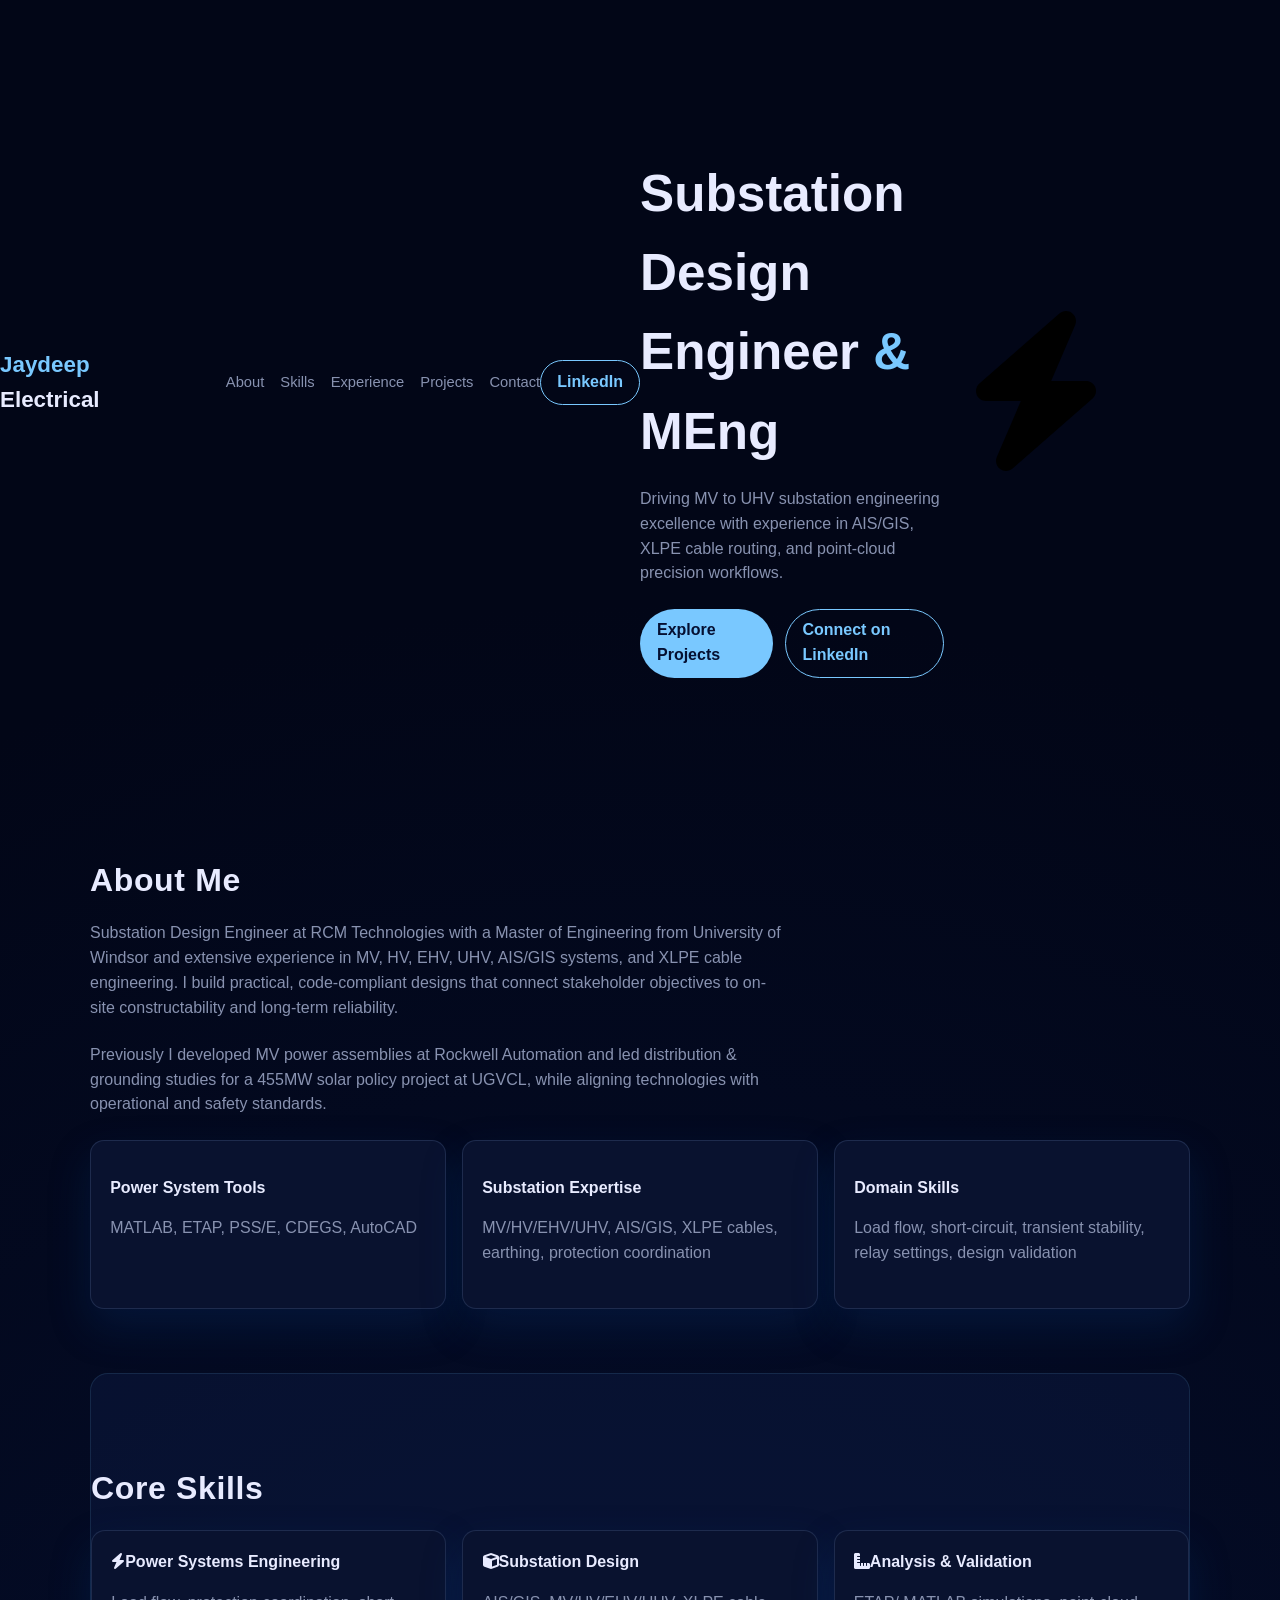
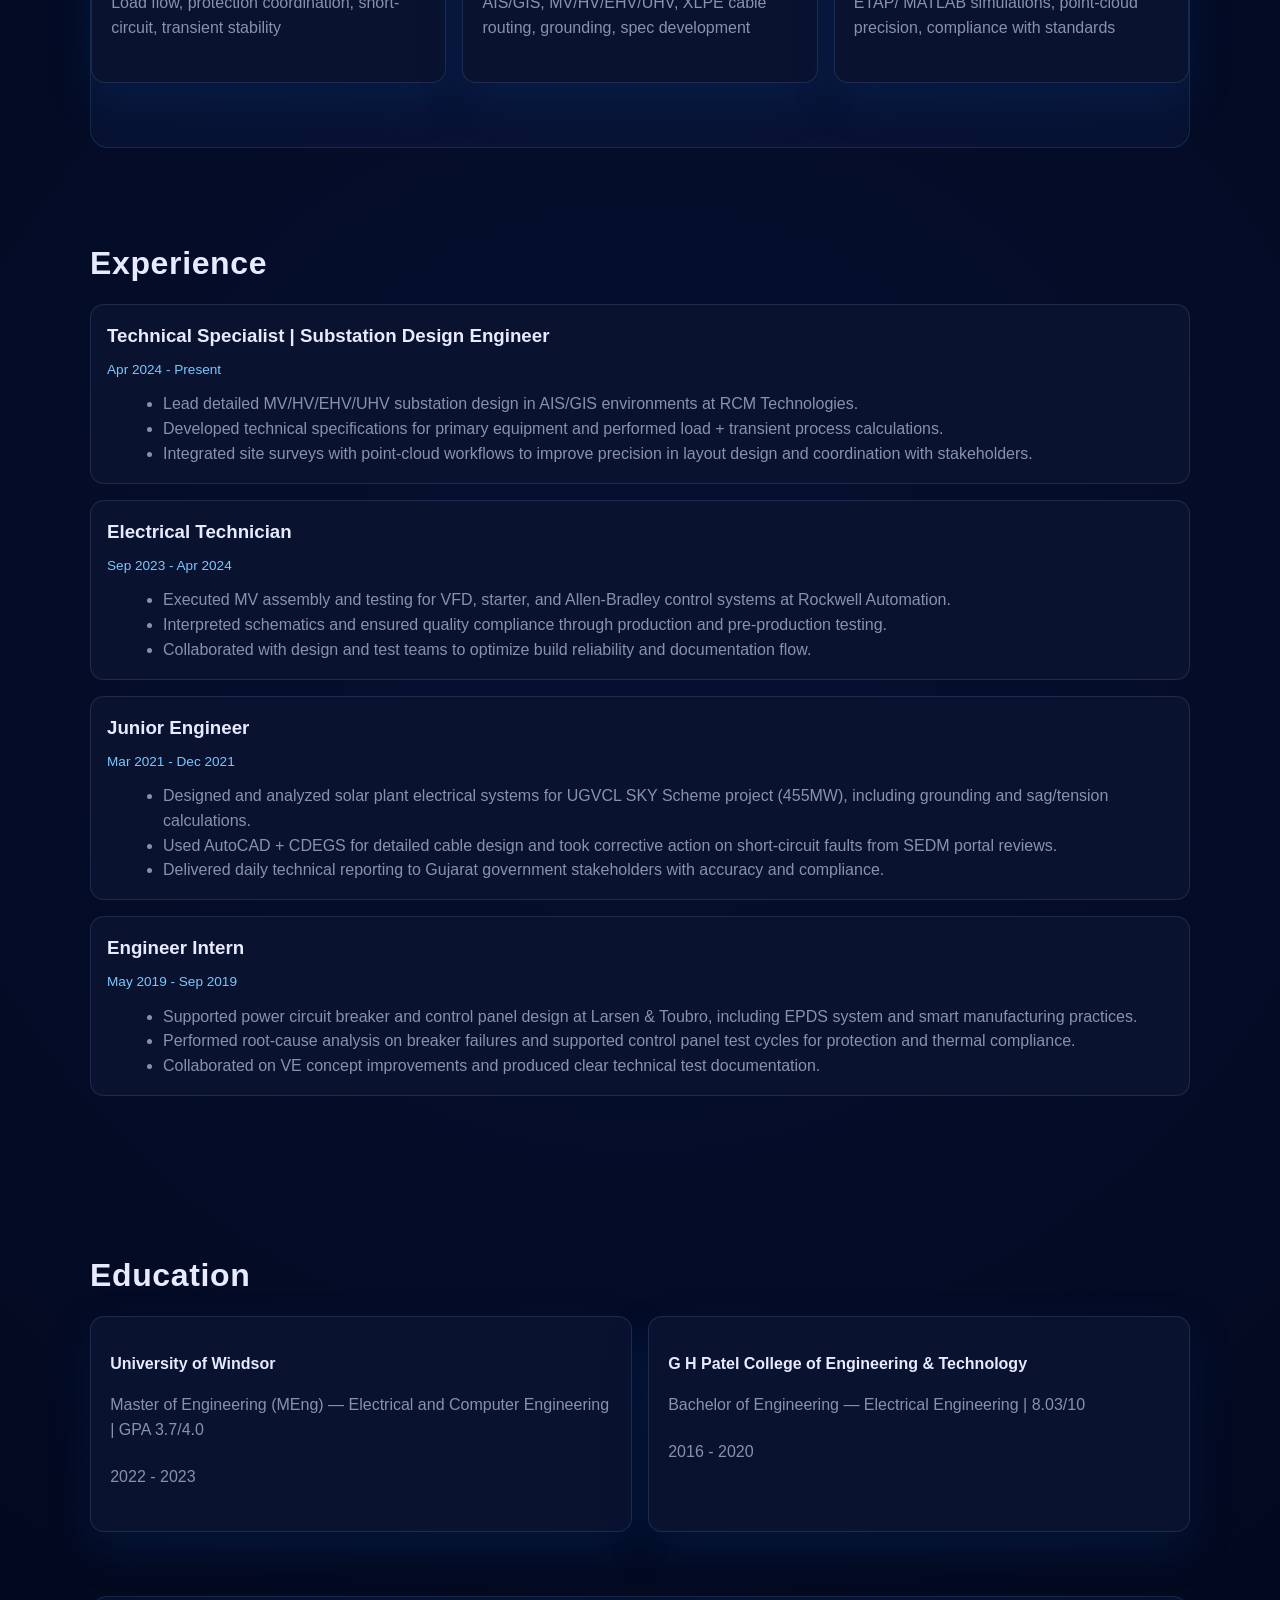
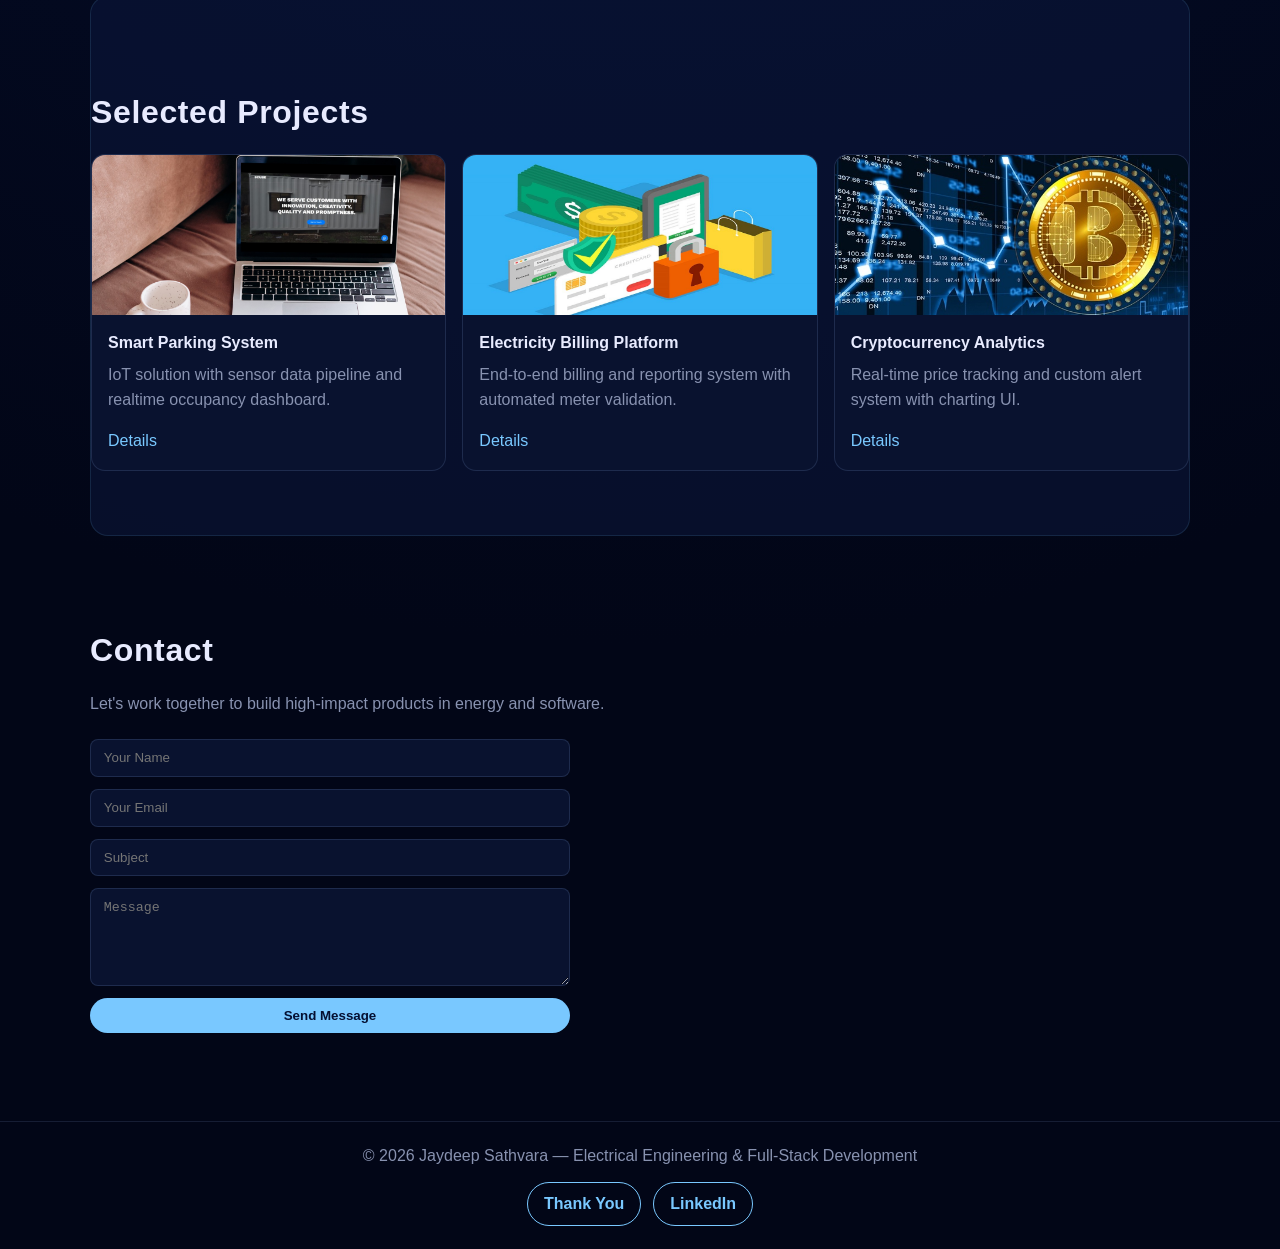
==== index.html @ c76e15d9 "Remove software content, focus strictly on electrical/substation engineering" ====
<!DOCTYPE html>
<html lang="en">
<head>
  <meta charset="UTF-8" />
  <meta name="viewport" content="width=device-width, initial-scale=1.0" />
  <meta name="description" content="Jaydeep Sathvara | Substation Design Engineer, MV-HV-UHV, AIS/GIS, XLPE cable engineering" />
  <meta name="keywords" content="Electrical Engineer, Substation Design, AIS, GIS, XLPE cable, MV HV UHV" />
  <meta http-equiv="X-UA-Compatible" content="IE=edge" />
  <title>Jaydeep Sathvara | Electrical Engineering Portfolio</title>

  <link rel="stylesheet" href="https://cdnjs.cloudflare.com/ajax/libs/font-awesome/6.4.0/css/all.min.css" integrity="sha512-iecdLmaskl7CVJkEZSMUkrQ6usKu8zTlHdSWRX3a6db4bfQXFHkSJj4AgNamrHKo+JXtqstN7jLwLqcpf8O/wg==" crossorigin="anonymous" referrerpolicy="no-referrer" />
  <link rel="icon" type="image/svg+xml" href="/image/bolt-solid.svg" />
  <link rel="stylesheet" href="/style.css" />
</head>
<body>
  <header class="header" id="top">
    <nav class="nav container">
      <a href="#top" class="logo">Jaydeep <span>Electrical</span></a>
      <ul class="nav-menu">
        <li class="nav-item"><a href="#about">About</a></li>
        <li class="nav-item"><a href="#skills">Skills</a></li>
        <li class="nav-item"><a href="#experience">Experience</a></li>
        <li class="nav-item"><a href="#projects">Projects</a></li>
        <li class="nav-item"><a href="#contact">Contact</a></li>
      </ul>
      <a class="btn" href="https://www.linkedin.com/in/jaydeep-sathvara" target="_blank" rel="noopener noreferrer">LinkedIn</a>
    </nav>

    <section class="hero container">
      <div class="hero-content">
        <h1>Substation Design Engineer <span>&</span> MEng</h1>
        <p>Driving MV to UHV substation engineering excellence with experience in AIS/GIS, XLPE cable routing, and point-cloud precision workflows.</p>
        <div class="hero-actions">
          <a class="btn btn-primary" href="#projects">Explore Projects</a>
          <a class="btn btn-secondary" href="#contact">Connect on LinkedIn</a>
        </div>
      </div>
      <div class="hero-decor">
        <img src="/image/bolt-solid.svg" alt="Electric bolt icon" />
      </div>
    </section>
  </header>

  <main>
    <section id="about" class="section container">
      <h2>About Me</h2>
      <p>Substation Design Engineer at RCM Technologies with a Master of Engineering from University of Windsor and extensive experience in MV, HV, EHV, UHV, AIS/GIS systems, and XLPE cable engineering. I build practical, code-compliant designs that connect stakeholder objectives to on-site constructability and long-term reliability.</p>
      <p>Previously I developed MV power assemblies at Rockwell Automation and led distribution & grounding studies for a 455MW solar policy project at UGVCL, while aligning technologies with operational and safety standards.</p>
      <div class="profile-grid">
        <div class="profile-card">
          <h3>Power System Tools</h3>
          <p>MATLAB, ETAP, PSS/E, CDEGS, AutoCAD</p>
        </div>
        <div class="profile-card">
          <h3>Substation Expertise</h3>
          <p>MV/HV/EHV/UHV, AIS/GIS, XLPE cables, earthing, protection coordination</p>
        </div>
        <div class="profile-card">
          <h3>Domain Skills</h3>
          <p>Load flow, short-circuit, transient stability, relay settings, design validation</p>
        </div>
      </div>
    </section>

    <section id="skills" class="section container gray">
      <h2>Core Skills</h2>
      <div class="skills-grid">
        <article class="skill-card"><i class="fas fa-bolt"></i><strong>Power Systems Engineering</strong><p>Load flow, protection coordination, short-circuit, transient stability</p></article>
        <article class="skill-card"><i class="fas fa-cube"></i><strong>Substation Design</strong><p>AIS/GIS, MV/HV/EHV/UHV, XLPE cable routing, grounding, spec development</p></article>
        <article class="skill-card"><i class="fas fa-ruler-combined"></i><strong>Analysis & Validation</strong><p>ETAP/ MATLAB simulations, point-cloud precision, compliance with standards</p></article>
      </div>
    </section>

    <section id="experience" class="section container">
      <h2>Experience</h2>
      <div class="timeline">
        <div class="timeline-item">
          <h3>Technical Specialist | Substation Design Engineer</h3>
          <span>Apr 2024 - Present</span>
          <ul>
            <li>Lead detailed MV/HV/EHV/UHV substation design in AIS/GIS environments at RCM Technologies.</li>
            <li>Developed technical specifications for primary equipment and performed load + transient process calculations.</li>
            <li>Integrated site surveys with point-cloud workflows to improve precision in layout design and coordination with stakeholders.</li>
          </ul>
        </div>
        <div class="timeline-item">
          <h3>Electrical Technician</h3>
          <span>Sep 2023 - Apr 2024</span>
          <ul>
            <li>Executed MV assembly and testing for VFD, starter, and Allen-Bradley control systems at Rockwell Automation.</li>
            <li>Interpreted schematics and ensured quality compliance through production and pre-production testing.</li>
            <li>Collaborated with design and test teams to optimize build reliability and documentation flow.</li>
          </ul>
        </div>
        <div class="timeline-item">
          <h3>Junior Engineer</h3>
          <span>Mar 2021 - Dec 2021</span>
          <ul>
            <li>Designed and analyzed solar plant electrical systems for UGVCL SKY Scheme project (455MW), including grounding and sag/tension calculations.</li>
            <li>Used AutoCAD + CDEGS for detailed cable design and took corrective action on short-circuit faults from SEDM portal reviews.</li>
            <li>Delivered daily technical reporting to Gujarat government stakeholders with accuracy and compliance.</li>
          </ul>
        </div>
        <div class="timeline-item">
          <h3>Engineer Intern</h3>
          <span>May 2019 - Sep 2019</span>
          <ul>
            <li>Supported power circuit breaker and control panel design at Larsen & Toubro, including EPDS system and smart manufacturing practices.</li>
            <li>Performed root-cause analysis on breaker failures and supported control panel test cycles for protection and thermal compliance.</li>
            <li>Collaborated on VE concept improvements and produced clear technical test documentation.</li>
          </ul>
        </div>
      </div>
    </section>

    <section id="education" class="section container">
      <h2>Education</h2>
      <div class="profile-grid">
        <div class="profile-card">
          <h3>University of Windsor</h3>
          <p>Master of Engineering (MEng) — Electrical and Computer Engineering | GPA 3.7/4.0</p>
          <p>2022 - 2023</p>
        </div>
        <div class="profile-card">
          <h3>G H Patel College of Engineering &amp; Technology</h3>
          <p>Bachelor of Engineering — Electrical Engineering | 8.03/10</p>
          <p>2016 - 2020</p>
        </div>
      </div>
    </section>

    <section id="projects" class="section container gray">
      <h2>Selected Projects</h2>
      <div class="projects-grid">
        <article class="project-card">
          <img src="/image/smartmockups_scube.jpg" alt="Smart Parking project" />
          <h4>Smart Parking System</h4>
          <p>IoT solution with sensor data pipeline and realtime occupancy dashboard.</p>
          <a href="#" class="project-link">Details</a>
        </article>
        <article class="project-card">
          <img src="/image/Electricity-Billing-System.jpg" alt="Billing system" />
          <h4>Electricity Billing Platform</h4>
          <p>End-to-end billing and reporting system with automated meter validation.</p>
          <a href="#" class="project-link">Details</a>
        </article>
        <article class="project-card">
          <img src="/image/Cripto.jpeg" alt="Crypto dashboard" />
          <h4>Cryptocurrency Analytics</h4>
          <p>Real-time price tracking and custom alert system with charting UI.</p>
          <a href="#" class="project-link">Details</a>
        </article>
      </div>
    </section>

    <section id="contact" class="section container">
      <h2>Contact</h2>
      <p>Let's work together to build high-impact products in energy and software.</p>
      <form name="contact" method="POST" data-netlify="true" class="contact-form" onsubmit="return handleSubmit(event)">
        <input type="hidden" name="form-name" value="contact" />
        <input type="text" name="name" placeholder="Your Name" required />
        <input type="email" name="email" placeholder="Your Email" required />
        <input type="text" name="subject" placeholder="Subject" required />
        <textarea name="message" placeholder="Message" rows="5" required></textarea>
        <button type="submit" class="btn btn-primary">Send Message</button>
      </form>
    </section>
  </main>

  <footer class="footer">
    <p>© 2026 Jaydeep Sathvara — Electrical Engineering & Full-Stack Development</p>
    <div class="footer-actions">
      <a href="/thankyou.html" class="btn btn-secondary">Thank You</a>
      <a href="https://www.linkedin.com/in/jaydeep-sathvara" target="_blank" rel="noopener noreferrer" class="btn">LinkedIn</a>
    </div>
  </footer>

  <script src="/main.js"></script>
</body>
</html>
---- style.css ----
:root {
  --bg: #020617;
  --panel: #09122f;
  --panel-light: #0f1a45;
  --text: #e8ebff;
  --muted: #8892b0;
  --accent: #79c8ff;
  --accent-dark: #5198c9;
  --radius: 14px;
  --shadow: 0 18px 40px rgba(8, 51, 109, 0.3);
}

* { box-sizing: border-box; }
body { margin:0; font-family:'Inter', 'Segoe UI', Tahoma, sans-serif; line-height:1.55; color:var(--text); background: radial-gradient(circle, #051032, var(--bg) 70%); }
.container { width:min(1100px, 92%); margin:0 auto; }
a { color: inherit; text-decoration:none; }

.nav { display:flex; align-items:center; justify-content:space-between; padding:1rem 0; }
.logo { font-size:1.4rem; font-weight:700; color:var(--accent); }
.logo span { color:var(--text); }

.nav-menu { display:flex; gap:1rem; list-style:none; }
.nav-item a { font-size:0.92rem; color:var(--muted); transition:color .2s; }
.nav-item a:hover{color:var(--accent);} 
.btn { border:1px solid var(--accent); color:var(--accent); border-radius:60px; padding:.55rem 1rem; font-weight:600; transition:.2s; background:transparent; }
.btn:hover{background:rgba(121,200,255,.15);}
.btn-primary{background:var(--accent); color:#051032; border:1px solid transparent;}
.btn-primary:hover{background:var(--accent-dark);} .btn-secondary{background:transparent;}

.header{min-height:85vh; display:flex; align-items:center;}
.hero{display:grid; grid-template-columns:1fr 1fr; align-items:center; gap:2rem; margin-top:1.5rem;}
.hero h1{font-size:clamp(2rem,4vw,3.6rem); margin-bottom:.85rem;} .hero h1 span {color:var(--accent);} .hero p{max-width:600px; color:var(--muted);}
.hero-actions{margin-top:1.4rem; display:flex; gap:.75rem;}
.hero-decor img{width:120px; animation:spin 15s linear infinite;}@keyframes spin{0%{transform:rotate(0deg);}100%{transform:rotate(360deg);}}

.section{padding:4rem 0;}
.section h2{font-size:2rem; margin-bottom:1rem; letter-spacing:.02em;} 
.section p{max-width:700px; color:var(--muted); margin-bottom:1.4rem;}

.profile-grid, .skills-grid{display:grid; grid-template-columns:repeat(auto-fit, minmax(220px,1fr)); gap:1rem;}
.profile-card, .skill-card {background:var(--panel); border:1px solid rgba(117,145,193,.2); padding:1.2rem; border-radius:var(--radius); box-shadow:var(--shadow);} 
.profile-card h3, .skill-card strong{margin-bottom:.5rem; font-size:1rem;}

.timeline{display:grid; grid-template-columns:1fr; gap:1rem;}
.timeline-item{background:var(--panel); border:1px solid rgba(117,145,193,.2); padding:1rem; border-radius:var(--radius);} 
.timeline-item h3{margin:0 0 .45rem;}
.timeline-item span{font-size:.85rem; color:var(--accent);}
.timeline-item ul{margin:.65rem 0 0 1rem; color:var(--muted);}

.projects-grid{display:grid; grid-template-columns:repeat(auto-fit,minmax(220px,1fr)); gap:1rem;}
.project-card{background:var(--panel); border:1px solid rgba(117,145,193,.2); border-radius:var(--radius); overflow:hidden; transition:transform .2s, box-shadow .2s;}
.project-card:hover{transform:translateY(-4px); box-shadow:0 24px 42px rgba(0,0,0,.35);} .project-card img{width:100%; height:160px; object-fit:cover; display:block;}
.project-card h4{margin:1rem 1rem .5rem;}
.project-card p{margin:0 1rem 1rem; color:var(--muted);} .project-link{display:inline-flex; align-items:center; gap:.35rem; margin:0 1rem 1rem; color:var(--accent);} 

.contact-form{display:grid; gap:.75rem; max-width:480px;}
.contact-form input, .contact-form textarea {background:var(--panel); border:1px solid rgba(117,145,193,.2); padding:.65rem .8rem; color:var(--text); border-radius:8px;}

.footer{padding:1.4rem 0; text-align:center; border-top:1px solid rgba(117,145,193,.17); margin-top:1.5rem;}
.footer p{margin:0 0 .8rem; color:var(--muted);} .footer-actions{display:flex; justify-content:center; gap:.75rem; flex-wrap:wrap;}

.gray{background:rgba(14, 28, 68, .45); border-radius:18px; border:1px solid rgba(121,200,255,.12);}

@media(max-width:900px){ .hero{grid-template-columns:1fr;}.nav-menu{display:none;} .nav{gap:.7rem;} }
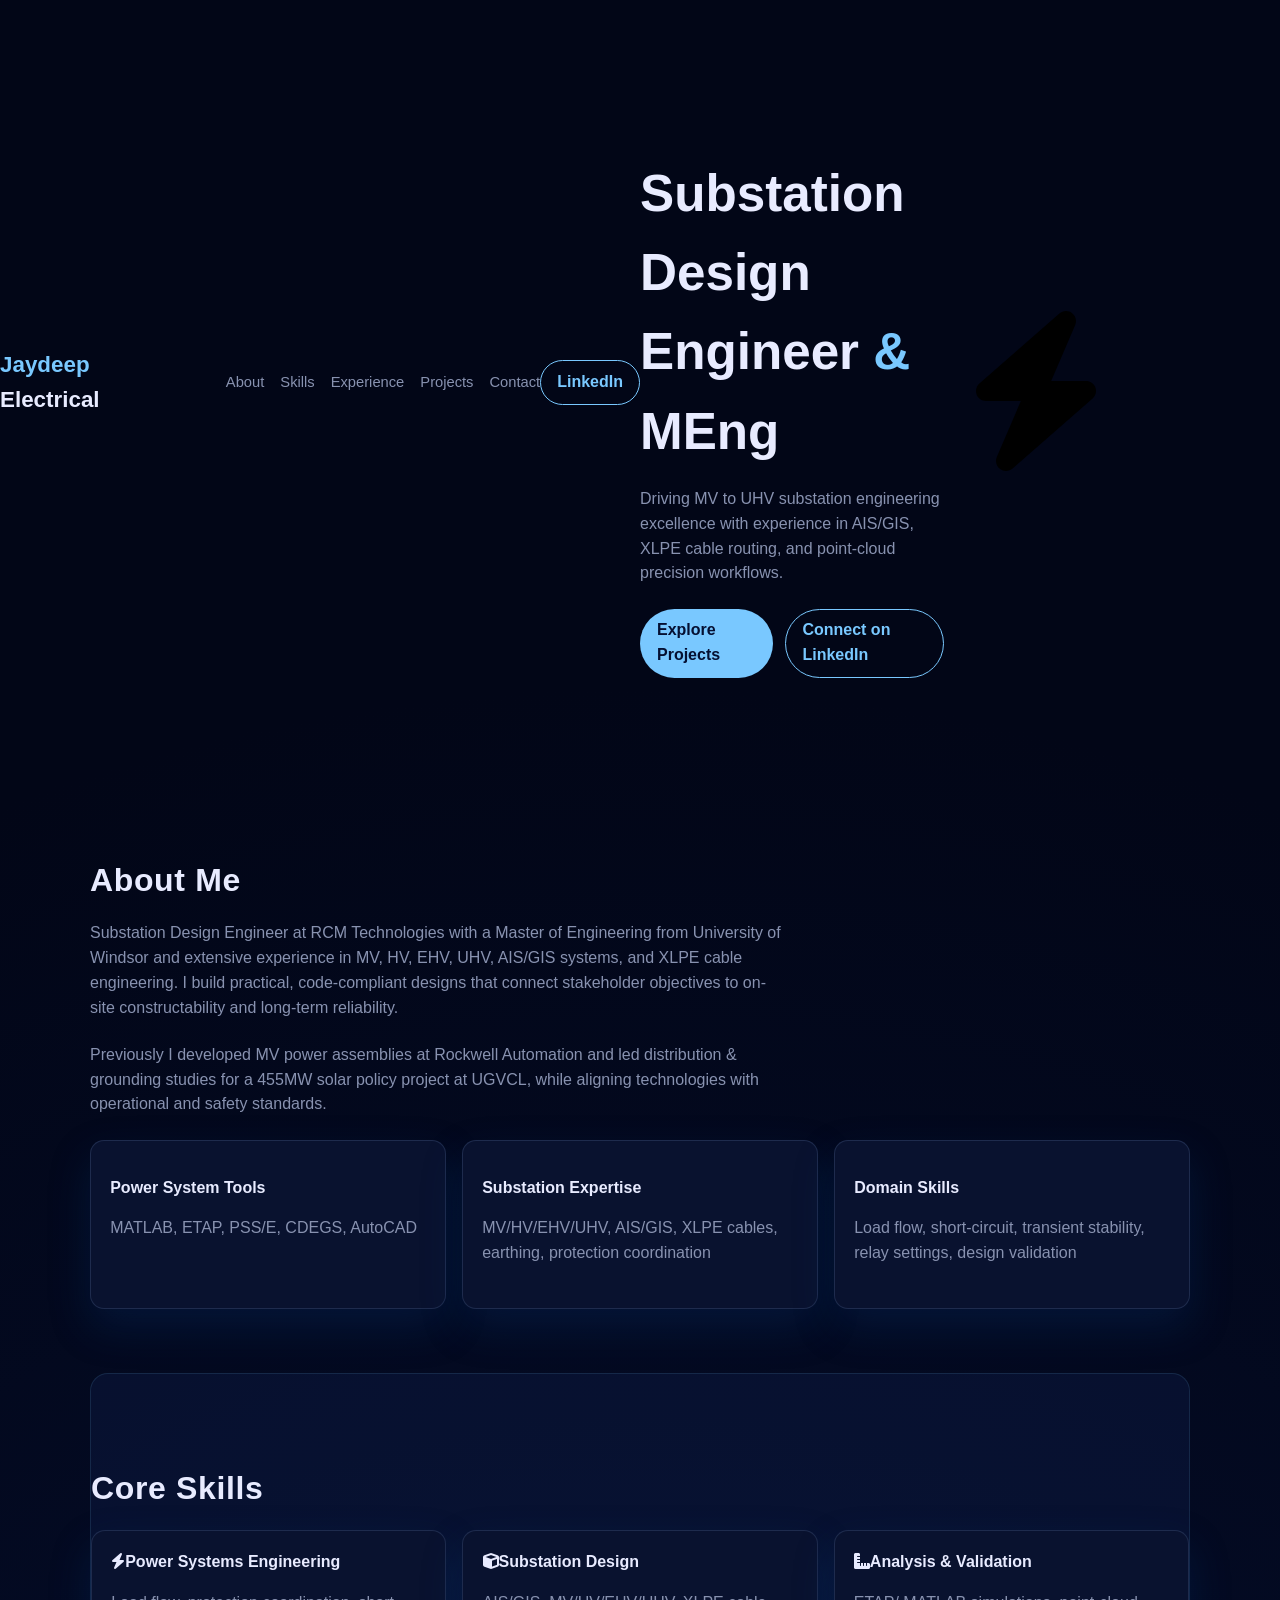
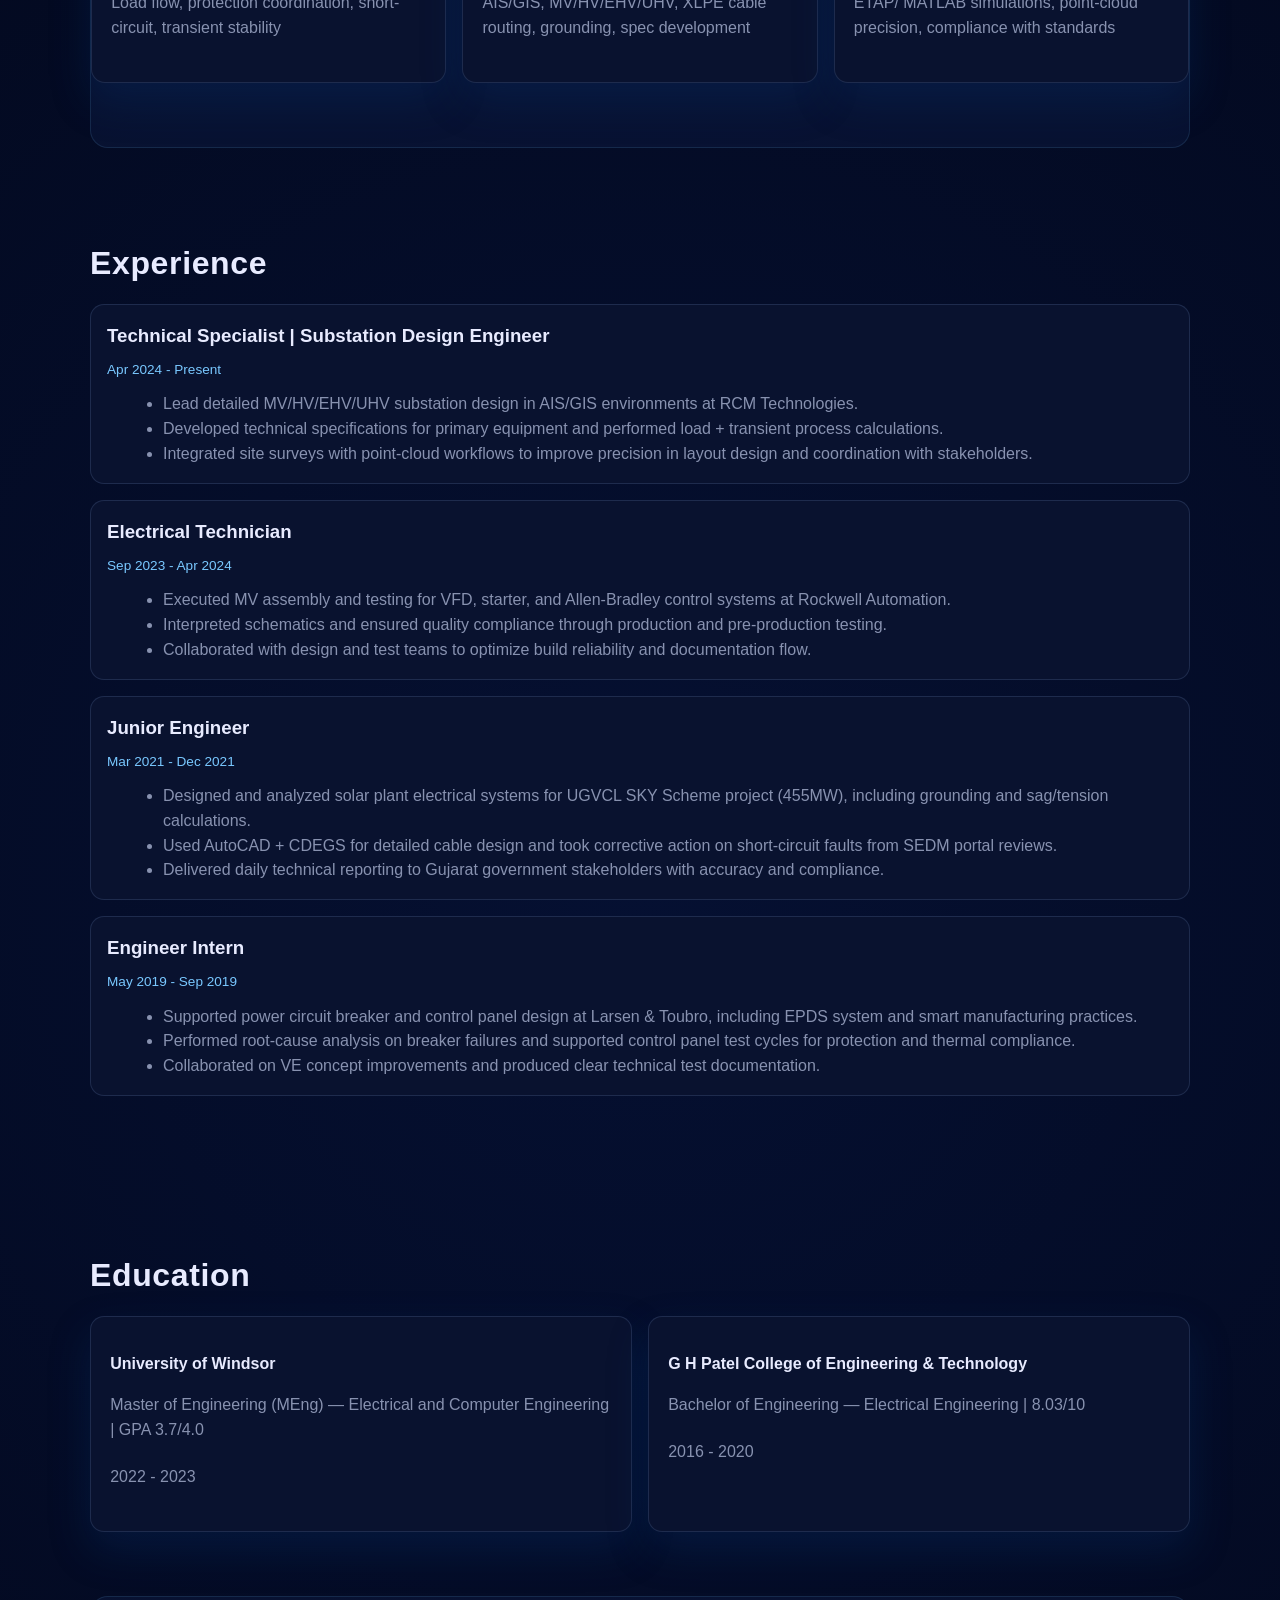
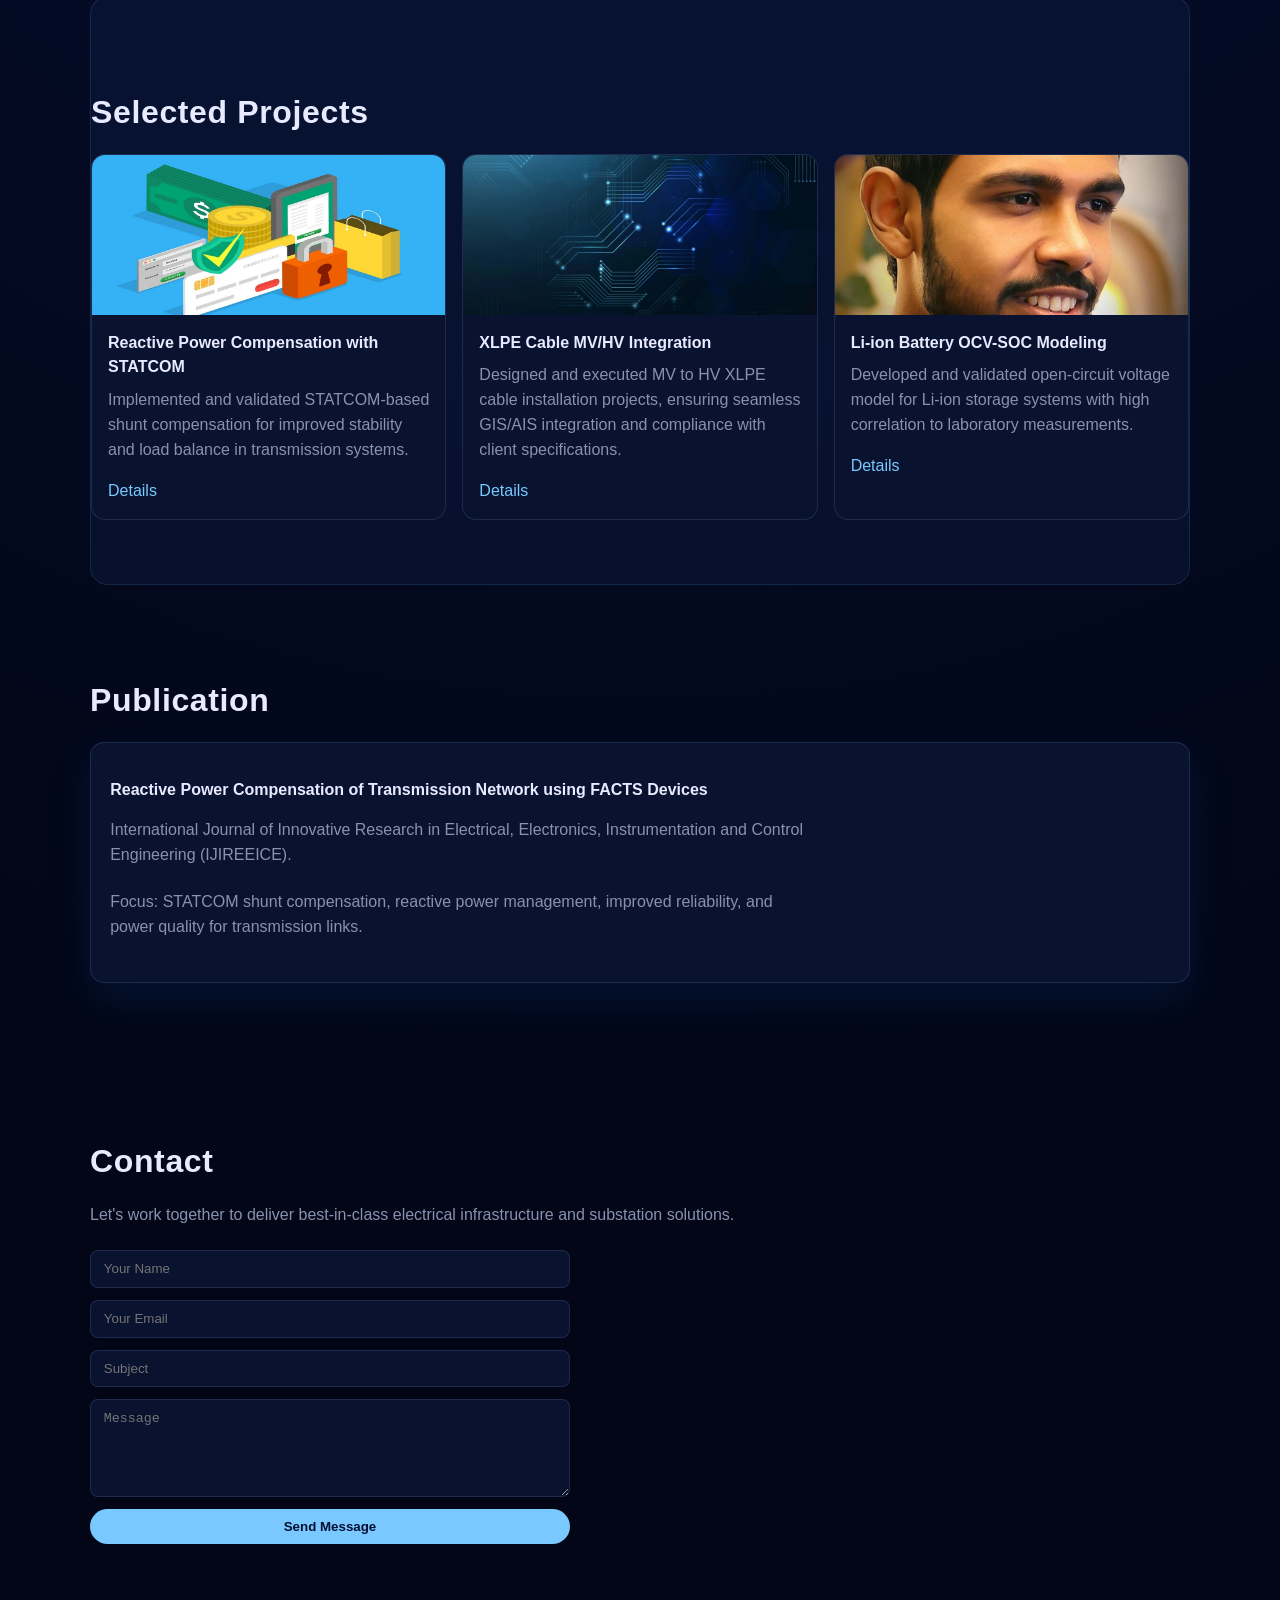
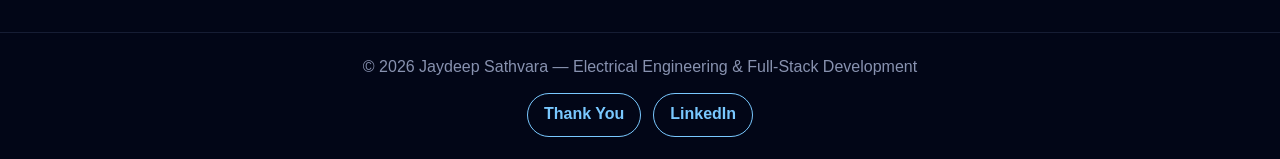
==== commit f4a87d2f: "Replace software projects with electrical projects and add research publication" ====
--- a/index.html
+++ b/index.html
@@ -133,29 +133,40 @@
       <h2>Selected Projects</h2>
       <div class="projects-grid">
         <article class="project-card">
-          <img src="/image/smartmockups_scube.jpg" alt="Smart Parking project" />
-          <h4>Smart Parking System</h4>
-          <p>IoT solution with sensor data pipeline and realtime occupancy dashboard.</p>
+          <img src="/image/Electricity-Billing-System.jpg" alt="Reactive Power Compensation" />
+          <h4>Reactive Power Compensation with STATCOM</h4>
+          <p>Implemented and validated STATCOM-based shunt compensation for improved stability and load balance in transmission systems.</p>
           <a href="#" class="project-link">Details</a>
         </article>
         <article class="project-card">
-          <img src="/image/Electricity-Billing-System.jpg" alt="Billing system" />
-          <h4>Electricity Billing Platform</h4>
-          <p>End-to-end billing and reporting system with automated meter validation.</p>
+          <img src="/image/5506731.webp" alt="XLPE cable integration" />
+          <h4>XLPE Cable MV/HV Integration</h4>
+          <p>Designed and executed MV to HV XLPE cable installation projects, ensuring seamless GIS/AIS integration and compliance with client specifications.</p>
           <a href="#" class="project-link">Details</a>
         </article>
         <article class="project-card">
-          <img src="/image/Cripto.jpeg" alt="Crypto dashboard" />
-          <h4>Cryptocurrency Analytics</h4>
-          <p>Real-time price tracking and custom alert system with charting UI.</p>
+          <img src="/image/3.jpg" alt="Li-ion battery modelling" />
+          <h4>Li-ion Battery OCV-SOC Modeling</h4>
+          <p>Developed and validated open-circuit voltage model for Li-ion storage systems with high correlation to laboratory measurements.</p>
           <a href="#" class="project-link">Details</a>
         </article>
       </div>
     </section>
 
+    <section id="publications" class="section container">
+      <h2>Publication</h2>
+      <div class="profile-grid">
+        <div class="profile-card">
+          <h3>Reactive Power Compensation of Transmission Network using FACTS Devices</h3>
+          <p>International Journal of Innovative Research in Electrical, Electronics, Instrumentation and Control Engineering (IJIREEICE).</p>
+          <p>Focus: STATCOM shunt compensation, reactive power management, improved reliability, and power quality for transmission links.</p>
+        </div>
+      </div>
+    </section>
+
     <section id="contact" class="section container">
       <h2>Contact</h2>
-      <p>Let's work together to build high-impact products in energy and software.</p>
+      <p>Let's work together to deliver best-in-class electrical infrastructure and substation solutions.</p>
       <form name="contact" method="POST" data-netlify="true" class="contact-form" onsubmit="return handleSubmit(event)">
         <input type="hidden" name="form-name" value="contact" />
         <input type="text" name="name" placeholder="Your Name" required />
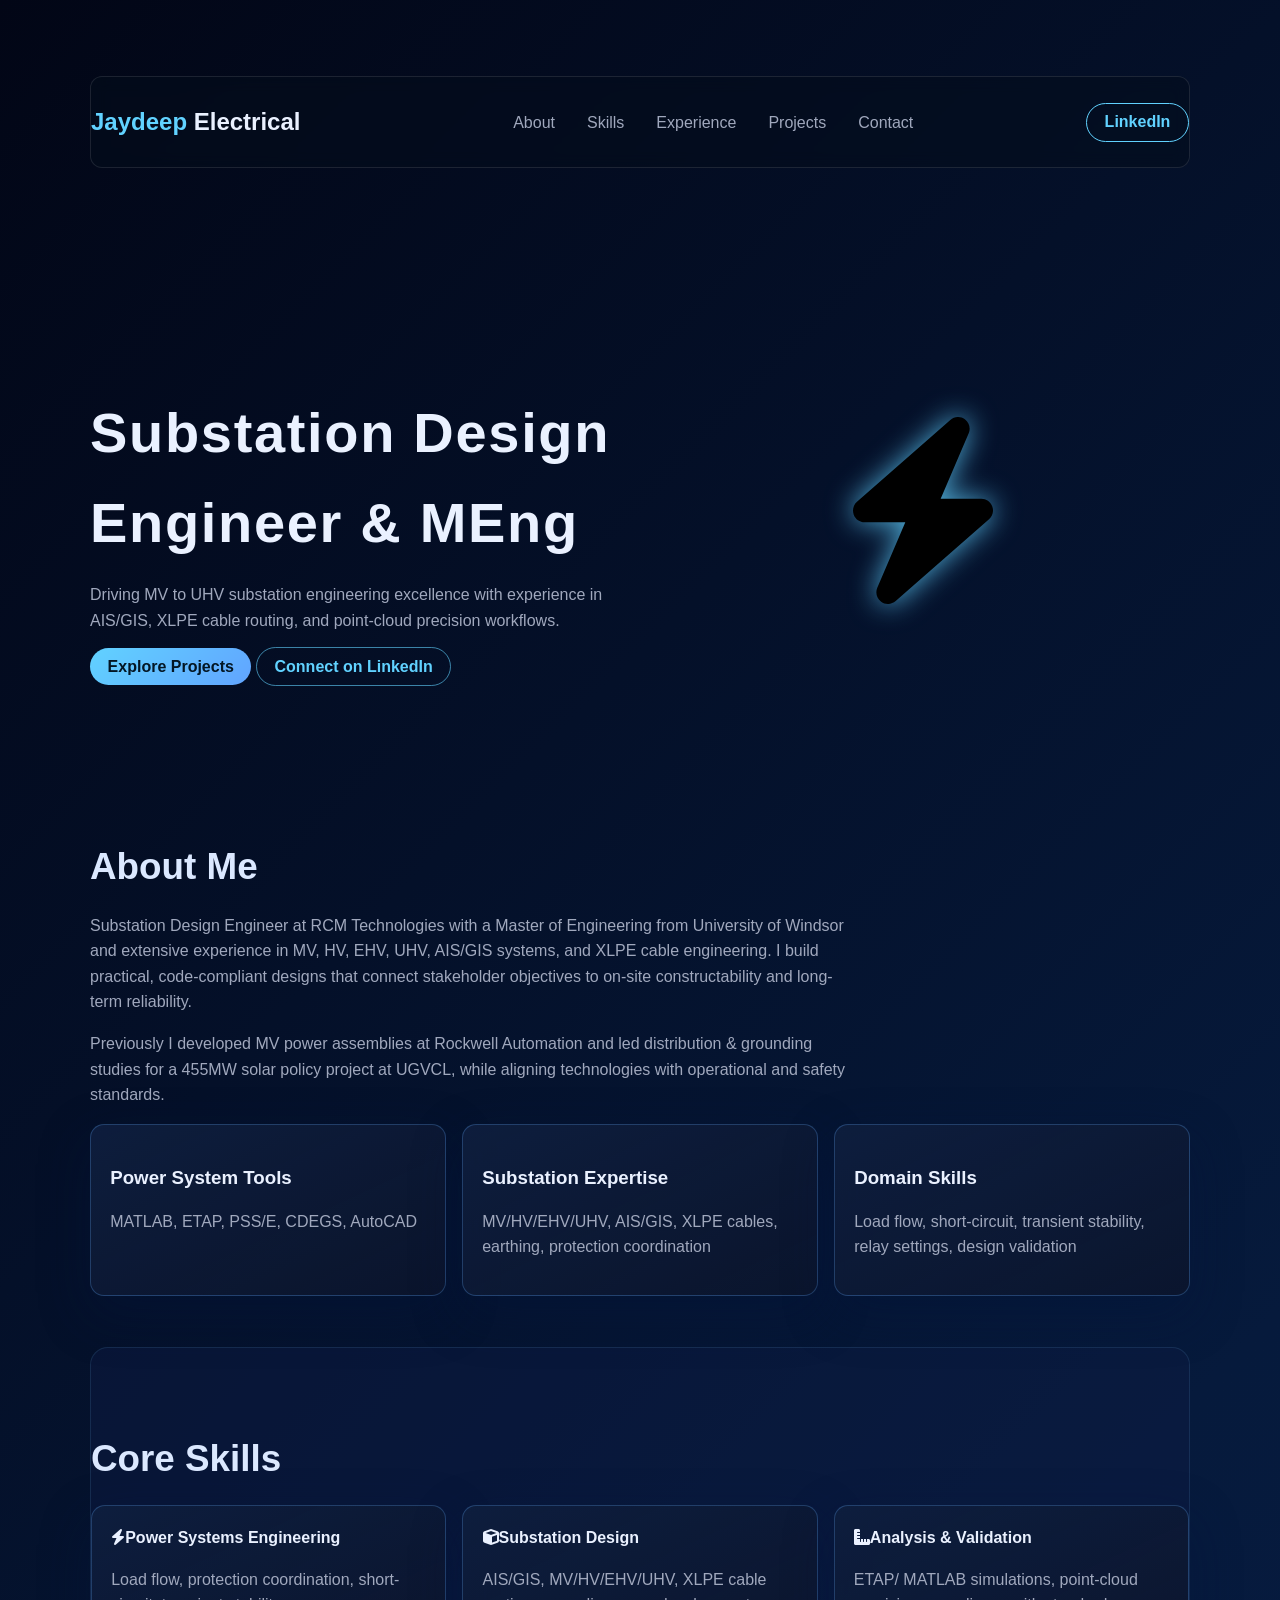
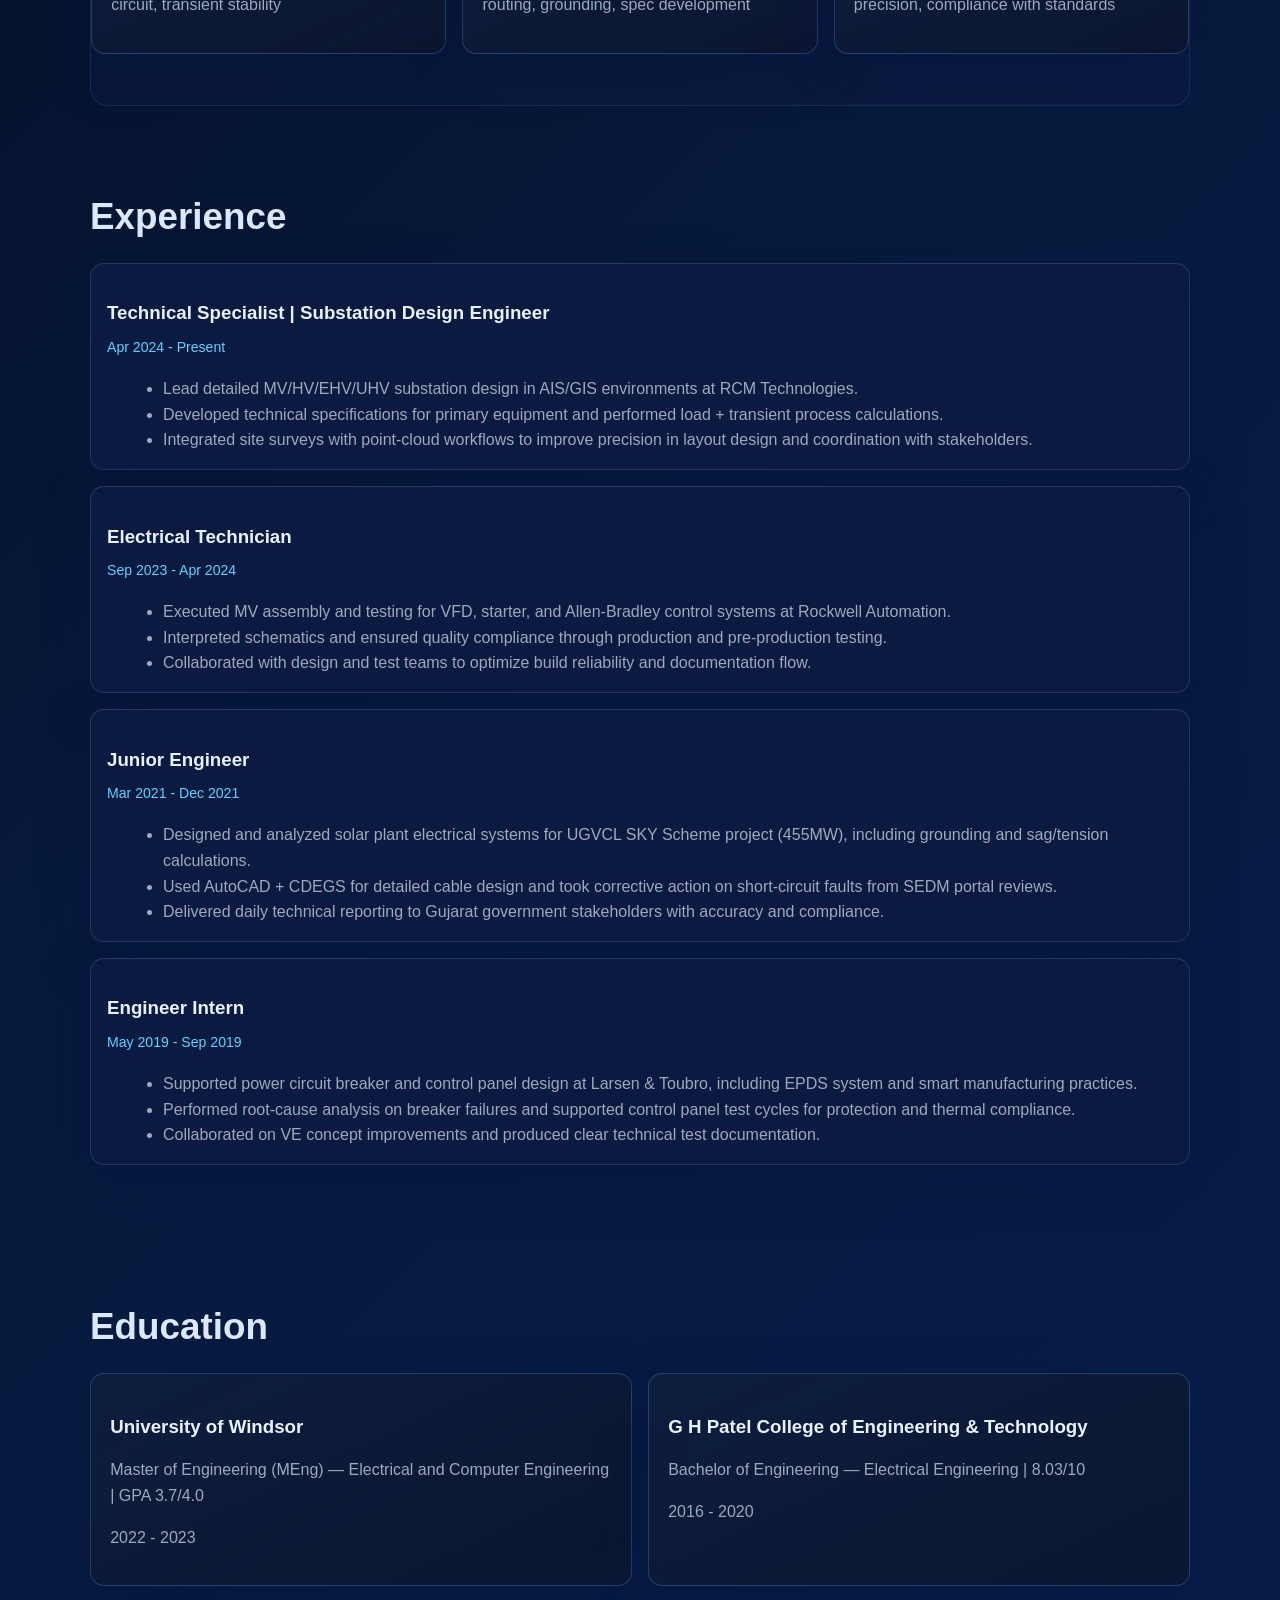
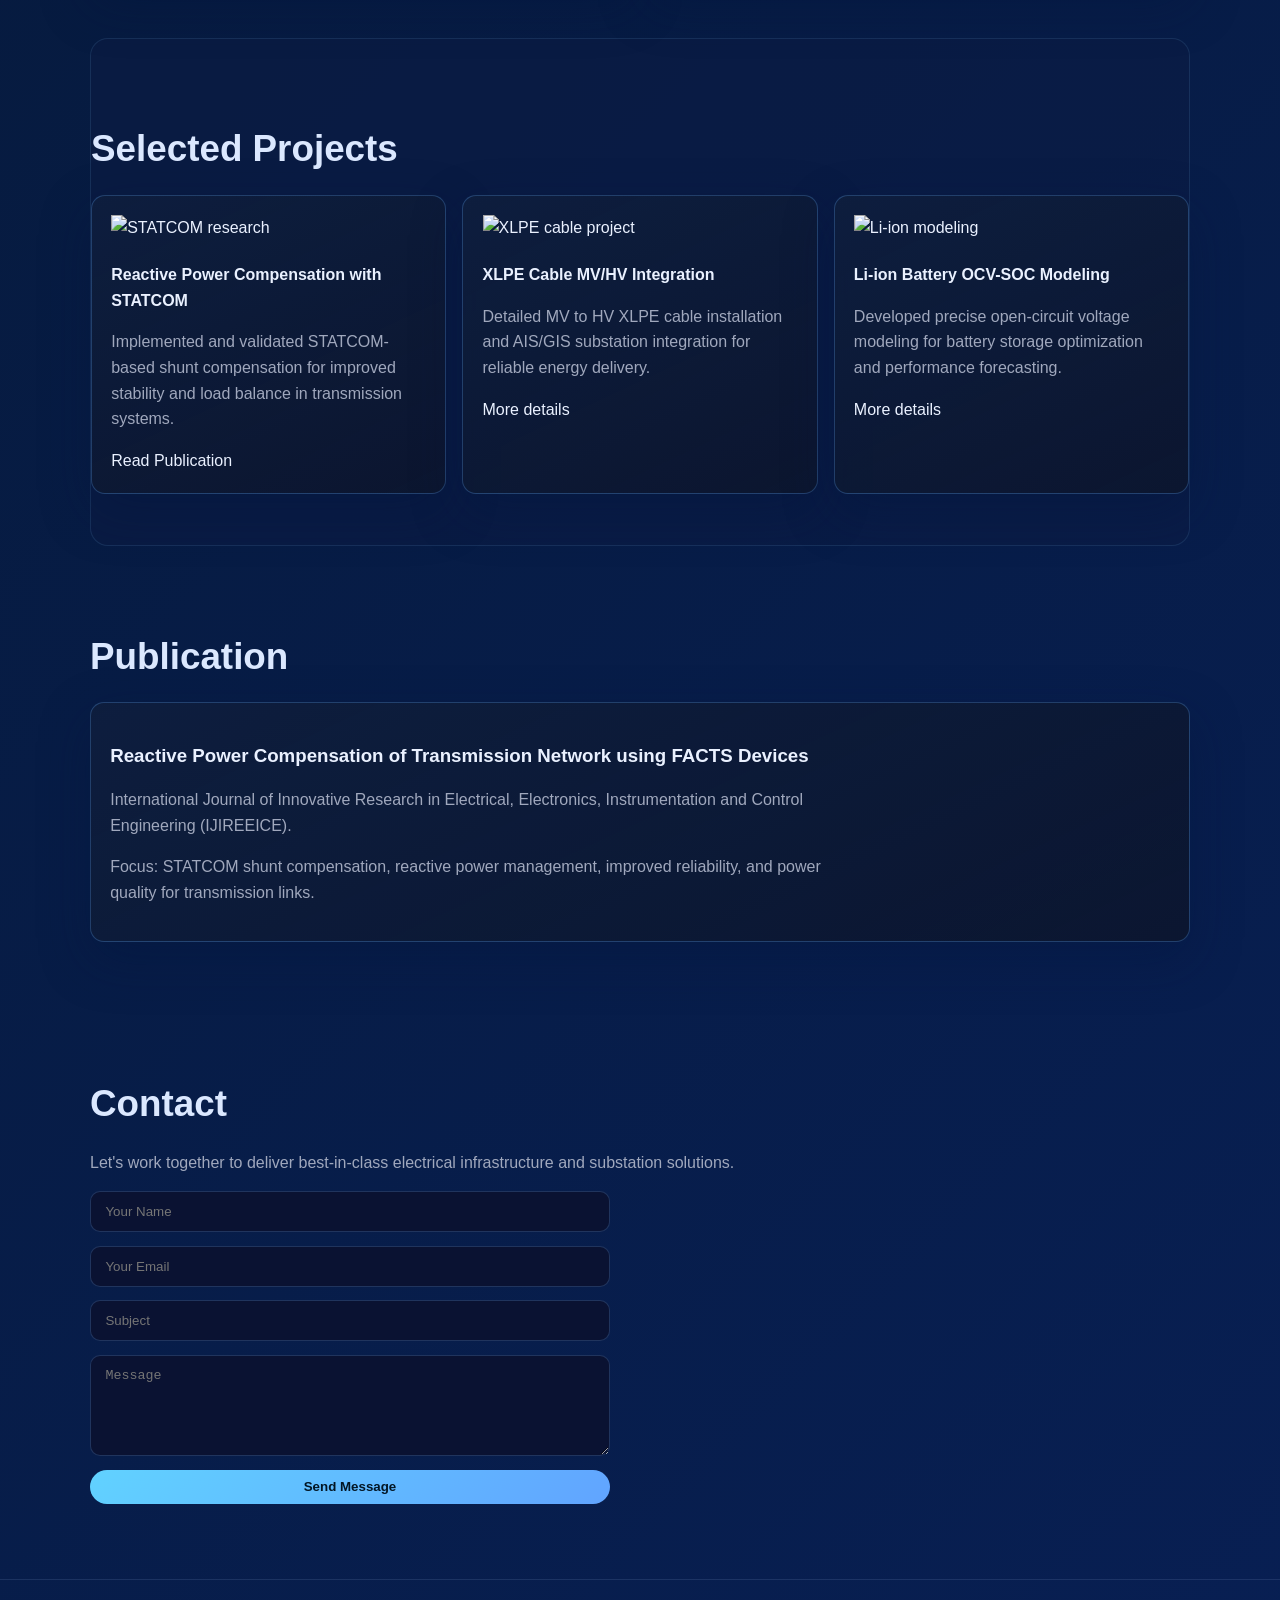
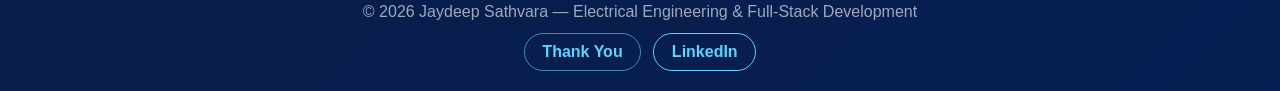
==== commit ea863998: "Update project images to electrical style and add publication link" ====
--- a/index.html
+++ b/index.html
@@ -133,22 +133,22 @@
       <h2>Selected Projects</h2>
       <div class="projects-grid">
         <article class="project-card">
-          <img src="/image/Electricity-Billing-System.jpg" alt="Reactive Power Compensation" />
+          <img src="https://images.unsplash.com/photo-1601456904316-54f7de1f89db?auto=format&fit=crop&w=1400&q=80" alt="STATCOM research" />
           <h4>Reactive Power Compensation with STATCOM</h4>
           <p>Implemented and validated STATCOM-based shunt compensation for improved stability and load balance in transmission systems.</p>
-          <a href="#" class="project-link">Details</a>
+          <a href="https://ijireeice.com/papers/reactive-power-compensation-of-transmission-network-using-facts-devices/" class="project-link" target="_blank" rel="noopener noreferrer">Read Publication</a>
         </article>
         <article class="project-card">
-          <img src="/image/5506731.webp" alt="XLPE cable integration" />
+          <img src="https://images.unsplash.com/photo-1645128055965-81f7c02d42a7?auto=format&fit=crop&w=1400&q=80" alt="XLPE cable project" />
           <h4>XLPE Cable MV/HV Integration</h4>
-          <p>Designed and executed MV to HV XLPE cable installation projects, ensuring seamless GIS/AIS integration and compliance with client specifications.</p>
-          <a href="#" class="project-link">Details</a>
+          <p>Detailed MV to HV XLPE cable installation and AIS/GIS substation integration for reliable energy delivery.</p>
+          <a href="#" class="project-link">More details</a>
         </article>
         <article class="project-card">
-          <img src="/image/3.jpg" alt="Li-ion battery modelling" />
+          <img src="https://images.unsplash.com/photo-1557683316-973673baf926?auto=format&fit=crop&w=1400&q=80" alt="Li-ion modeling" />
           <h4>Li-ion Battery OCV-SOC Modeling</h4>
-          <p>Developed and validated open-circuit voltage model for Li-ion storage systems with high correlation to laboratory measurements.</p>
-          <a href="#" class="project-link">Details</a>
+          <p>Developed precise open-circuit voltage modeling for battery storage optimization and performance forecasting.</p>
+          <a href="#" class="project-link">More details</a>
         </article>
       </div>
     </section>
@@ -157,7 +157,7 @@
       <h2>Publication</h2>
       <div class="profile-grid">
         <div class="profile-card">
-          <h3>Reactive Power Compensation of Transmission Network using FACTS Devices</h3>
+          <h3><a href="https://ijireeice.com/papers/reactive-power-compensation-of-transmission-network-using-facts-devices/" target="_blank" rel="noopener noreferrer">Reactive Power Compensation of Transmission Network using FACTS Devices</a></h3>
           <p>International Journal of Innovative Research in Electrical, Electronics, Instrumentation and Control Engineering (IJIREEICE).</p>
           <p>Focus: STATCOM shunt compensation, reactive power management, improved reliability, and power quality for transmission links.</p>
         </div>
--- a/style.css
+++ b/style.css
@@ -1,64 +1,299 @@
 :root {
-  --bg: #020617;
-  --panel: #09122f;
-  --panel-light: #0f1a45;
-  --text: #e8ebff;
-  --muted: #8892b0;
-  --accent: #79c8ff;
-  --accent-dark: #5198c9;
-  --radius: 14px;
-  --shadow: 0 18px 40px rgba(8, 51, 109, 0.3);
+    --bg: #020617;
+    --panel: #0a1232;
+    --panel-soft: #0a1a40;
+    --text: #eaf1ff;
+    --muted: #a0a8bd;
+    --accent: #61d2ff;
+    --accent-strong: #3d8ebf;
+    --danger: #ff5a75;
+    --radius: 14px;
+    --shadow: 0 18px 50px rgba(4, 21, 61, 0.35);
 }
 
 * { box-sizing: border-box; }
-body { margin:0; font-family:'Inter', 'Segoe UI', Tahoma, sans-serif; line-height:1.55; color:var(--text); background: radial-gradient(circle, #051032, var(--bg) 70%); }
-.container { width:min(1100px, 92%); margin:0 auto; }
-a { color: inherit; text-decoration:none; }
-
-.nav { display:flex; align-items:center; justify-content:space-between; padding:1rem 0; }
-.logo { font-size:1.4rem; font-weight:700; color:var(--accent); }
-.logo span { color:var(--text); }
-
-.nav-menu { display:flex; gap:1rem; list-style:none; }
-.nav-item a { font-size:0.92rem; color:var(--muted); transition:color .2s; }
-.nav-item a:hover{color:var(--accent);} 
-.btn { border:1px solid var(--accent); color:var(--accent); border-radius:60px; padding:.55rem 1rem; font-weight:600; transition:.2s; background:transparent; }
-.btn:hover{background:rgba(121,200,255,.15);}
-.btn-primary{background:var(--accent); color:#051032; border:1px solid transparent;}
-.btn-primary:hover{background:var(--accent-dark);} .btn-secondary{background:transparent;}
-
-.header{min-height:85vh; display:flex; align-items:center;}
-.hero{display:grid; grid-template-columns:1fr 1fr; align-items:center; gap:2rem; margin-top:1.5rem;}
-.hero h1{font-size:clamp(2rem,4vw,3.6rem); margin-bottom:.85rem;} .hero h1 span {color:var(--accent);} .hero p{max-width:600px; color:var(--muted);}
-.hero-actions{margin-top:1.4rem; display:flex; gap:.75rem;}
-.hero-decor img{width:120px; animation:spin 15s linear infinite;}@keyframes spin{0%{transform:rotate(0deg);}100%{transform:rotate(360deg);}}
-
-.section{padding:4rem 0;}
-.section h2{font-size:2rem; margin-bottom:1rem; letter-spacing:.02em;} 
-.section p{max-width:700px; color:var(--muted); margin-bottom:1.4rem;}
-
-.profile-grid, .skills-grid{display:grid; grid-template-columns:repeat(auto-fit, minmax(220px,1fr)); gap:1rem;}
-.profile-card, .skill-card {background:var(--panel); border:1px solid rgba(117,145,193,.2); padding:1.2rem; border-radius:var(--radius); box-shadow:var(--shadow);} 
-.profile-card h3, .skill-card strong{margin-bottom:.5rem; font-size:1rem;}
-
-.timeline{display:grid; grid-template-columns:1fr; gap:1rem;}
-.timeline-item{background:var(--panel); border:1px solid rgba(117,145,193,.2); padding:1rem; border-radius:var(--radius);} 
-.timeline-item h3{margin:0 0 .45rem;}
-.timeline-item span{font-size:.85rem; color:var(--accent);}
-.timeline-item ul{margin:.65rem 0 0 1rem; color:var(--muted);}
-
-.projects-grid{display:grid; grid-template-columns:repeat(auto-fit,minmax(220px,1fr)); gap:1rem;}
-.project-card{background:var(--panel); border:1px solid rgba(117,145,193,.2); border-radius:var(--radius); overflow:hidden; transition:transform .2s, box-shadow .2s;}
-.project-card:hover{transform:translateY(-4px); box-shadow:0 24px 42px rgba(0,0,0,.35);} .project-card img{width:100%; height:160px; object-fit:cover; display:block;}
-.project-card h4{margin:1rem 1rem .5rem;}
-.project-card p{margin:0 1rem 1rem; color:var(--muted);} .project-link{display:inline-flex; align-items:center; gap:.35rem; margin:0 1rem 1rem; color:var(--accent);} 
-
-.contact-form{display:grid; gap:.75rem; max-width:480px;}
-.contact-form input, .contact-form textarea {background:var(--panel); border:1px solid rgba(117,145,193,.2); padding:.65rem .8rem; color:var(--text); border-radius:8px;}
-
-.footer{padding:1.4rem 0; text-align:center; border-top:1px solid rgba(117,145,193,.17); margin-top:1.5rem;}
-.footer p{margin:0 0 .8rem; color:var(--muted);} .footer-actions{display:flex; justify-content:center; gap:.75rem; flex-wrap:wrap;}
-
-.gray{background:rgba(14, 28, 68, .45); border-radius:18px; border:1px solid rgba(121,200,255,.12);}
-
-@media(max-width:900px){ .hero{grid-template-columns:1fr;}.nav-menu{display:none;} .nav{gap:.7rem;} }
+
+body {
+    margin: 0;
+    font-family: 'Inter', 'Segoe UI', Tahoma, Geneva, Verdana, sans-serif;
+    line-height: 1.6;
+    color: var(--text);
+    background: linear-gradient(135deg, #020616 0%, #061a3c 42%, #081f53 100%);
+    min-height: 100vh;
+}
+
+.container {
+    width: min(1100px, 94%);
+    margin: 0 auto;
+}
+
+a {
+    color: inherit;
+    text-decoration: none;
+}
+
+.nav {
+    display: flex;
+    justify-content: space-between;
+    align-items: center;
+    padding: 1rem 0;
+    background: rgba(4, 13, 29, 0.55);
+    backdrop-filter: blur(8px);
+    border-radius: 12px;
+    border: 1px solid rgba(250, 250, 255, 0.1);
+}
+
+.logo {
+    font-size: 1.5rem;
+    font-weight: 800;
+    color: var(--accent);
+}
+
+.logo span {
+    color: var(--text);
+}
+
+.nav-menu {
+    display: flex;
+    gap: 1rem;
+    list-style: none;
+}
+
+.nav-item a {
+    color: var(--muted);
+    transition: color 0.2s ease;
+    padding: 0.35rem 0.5rem;
+    border-radius: 6px;
+}
+
+.nav-item a:hover {
+    color: var(--accent);
+    background: rgba(97, 210, 255, 0.1);
+}
+
+.btn, .btn-primary, .btn-secondary {
+    border-radius: 999px;
+    padding: 0.65rem 1.1rem;
+    font-weight: 600;
+    border: 1px solid var(--accent);
+    transition: all 0.2s ease;
+    cursor: pointer;
+    line-height: 1;
+}
+
+.btn {
+    color: var(--accent);
+    background: transparent;
+}
+
+.btn:hover {
+    background: rgba(97, 210, 255, 0.15);
+}
+
+.btn-primary {
+    background: linear-gradient(135deg, var(--accent), #61a4ff);
+    color: #031624;
+    border: none;
+}
+
+.btn-primary:hover {
+    transform: translateY(-2px);
+    box-shadow: 0 12px 24px rgba(51, 173, 255, 0.35);
+}
+
+.btn-secondary {
+    color: var(--accent);
+    border-color: rgba(97, 210, 255, 0.6);
+}
+
+.header {
+    min-height: 84vh;
+    display: grid;
+    place-items: center;
+}
+
+.hero {
+    display: grid;
+    grid-template-columns: repeat(2, minmax(0, 1fr));
+    gap: 2rem;
+    align-items: center;
+    margin-top: 1.3rem;
+}
+
+.hero-content h1 {
+    font-size: clamp(2.15rem, 5vw, 3.5rem);
+    margin-bottom: 0.9rem;
+    letter-spacing: 0.03em;
+}
+
+.hero-content p {
+    color: var(--muted);
+    max-width: 620px;
+    margin: 0.8rem 0 1.3rem;
+}
+
+.hero-decor {
+    display: flex;
+    justify-content: center;
+}
+
+.hero-decor img {
+    width: 140px;
+    filter: drop-shadow(0 0 14px rgba(97, 210, 255, 0.8));
+    animation: spin 18s linear infinite;
+}
+
+@keyframes spin {
+    0% { transform: rotate(0deg); }
+    100% { transform: rotate(360deg); }
+}
+
+.section {
+    padding: clamp(1.8rem, 4vw, 4rem) 0;
+}
+
+.section h2 {
+    font-size: clamp(1.8rem, 4vw, 2.3rem);
+    margin-bottom: 1rem;
+    color: #dbe8ff;
+}
+
+.section p {
+    color: var(--muted);
+    max-width: 760px;
+}
+
+.profile-grid,
+.skills-grid,
+.projects-grid {
+    display: grid;
+    gap: 1rem;
+    grid-template-columns: repeat(auto-fit, minmax(220px, 1fr));
+}
+
+.profile-card,
+.skill-card,
+.project-card {
+    background: linear-gradient(155deg, rgba(14, 30, 62, 0.95), rgba(12, 21, 44, 0.85));
+    border: 1px solid rgba(87, 157, 234, 0.3);
+    padding: 1.2rem;
+    border-radius: var(--radius);
+    box-shadow: var(--shadow);
+    transition: transform 0.25s ease, box-shadow 0.25s ease;
+}
+
+.profile-card:hover,
+.skill-card:hover,
+.project-card:hover {
+    transform: translateY(-4px);
+    box-shadow: 0 20px 40px rgba(54, 144, 239, 0.35);
+}
+
+.profile-card h3,
+.skill-card strong,
+.project-card h4 {
+    margin-bottom: 0.5rem;
+}
+
+.profile-card p,
+.skill-card p,
+.project-card p {
+    color: var(--muted);
+}
+
+.timeline {
+    display: grid;
+    gap: 1rem;
+}
+
+.timeline-item {
+    border-radius: var(--radius);
+    background: var(--panel-soft);
+    border: 1px solid rgba(117, 145, 193, 0.25);
+    padding: 1rem;
+    box-shadow: var(--shadow);
+    transition: transform 0.2s ease;
+}
+
+.timeline-item:hover {
+    transform: translateY(-3px);
+}
+
+.timeline-item h3 {
+    margin-bottom: 0.35rem;
+}
+
+.timeline-item span {
+    font-size: 0.88rem;
+    color: var(--accent);
+    display: inline-block;
+    margin-bottom: 0.6rem;
+}
+
+.timeline-item ul {
+    margin: 0.5rem 0 0 1rem;
+    color: var(--muted);
+}
+
+.contact-form {
+    display: grid;
+    gap: 0.85rem;
+    max-width: 520px;
+}
+
+.contact-form input,
+.contact-form textarea {
+    background: var(--panel);
+    border: 1px solid rgba(96, 150, 215, 0.26);
+    padding: 0.75rem 0.9rem;
+    color: var(--text);
+    border-radius: 10px;
+}
+
+.contact-form input:focus,
+.contact-form textarea:focus {
+    outline: none;
+    border-color: var(--accent);
+    box-shadow: 0 0 0 3px rgba(97, 210, 255, 0.16);
+}
+
+.footer {
+    padding: 1.2rem 0;
+    text-align: center;
+    border-top: 1px solid rgba(117, 145, 193, 0.18);
+    margin-top: 1.5rem;
+}
+
+.footer p {
+    margin: 0 0 0.5rem;
+    color: var(--muted);
+}
+
+.footer-actions {
+    display: flex;
+    justify-content: center;
+    gap: 0.75rem;
+    flex-wrap: wrap;
+}
+
+.gray {
+    background: rgba(14, 28, 68, 0.48);
+    border-radius: 18px;
+    border: 1px solid rgba(121, 200, 255, 0.12);
+}
+
+@media (max-width: 980px) {
+    .hero {
+        grid-template-columns: 1fr;
+        text-align: center;
+    }
+    .hero-decor {
+        display: none;
+    }
+    .nav-menu { display: none; }
+}
+
+@media (max-width: 600px) {
+    .nav { padding: 0.8rem 0; }
+    .profile-grid, .skills-grid, .projects-grid { gap: 0.8rem; }
+}
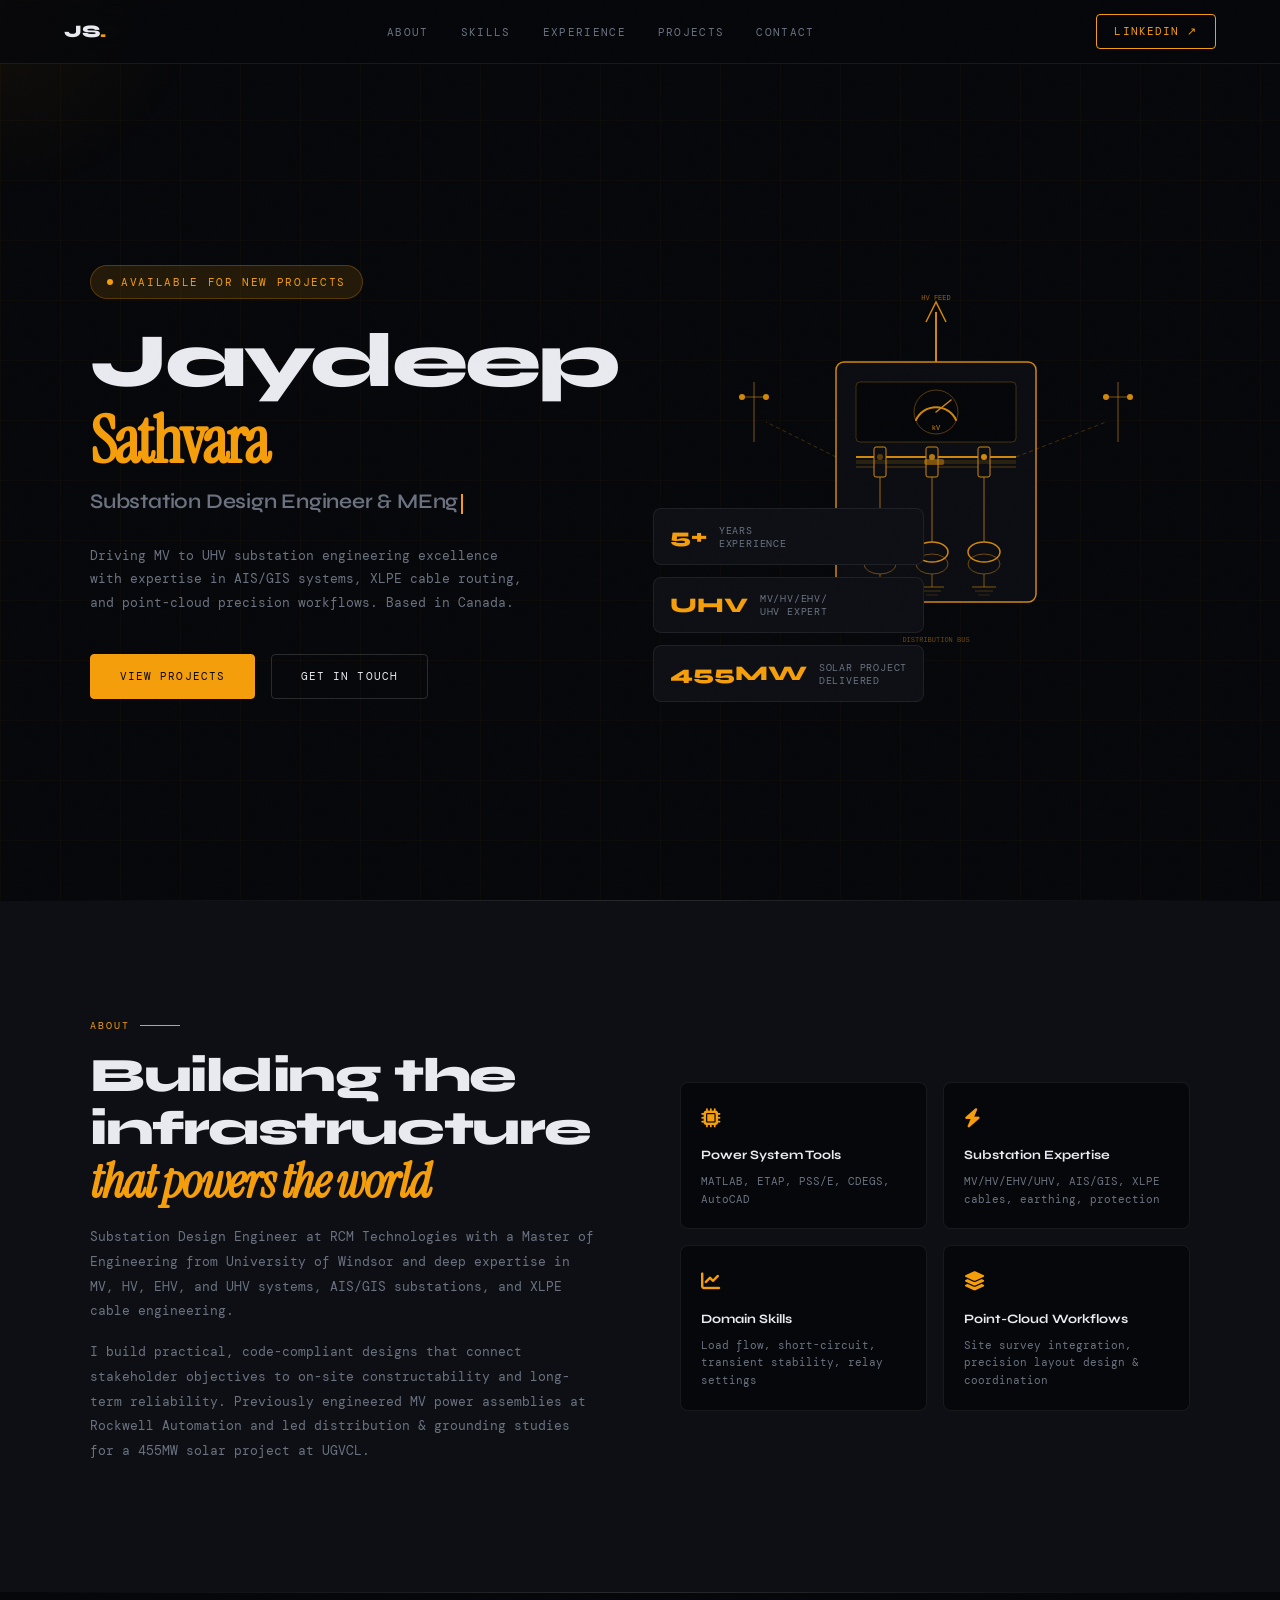
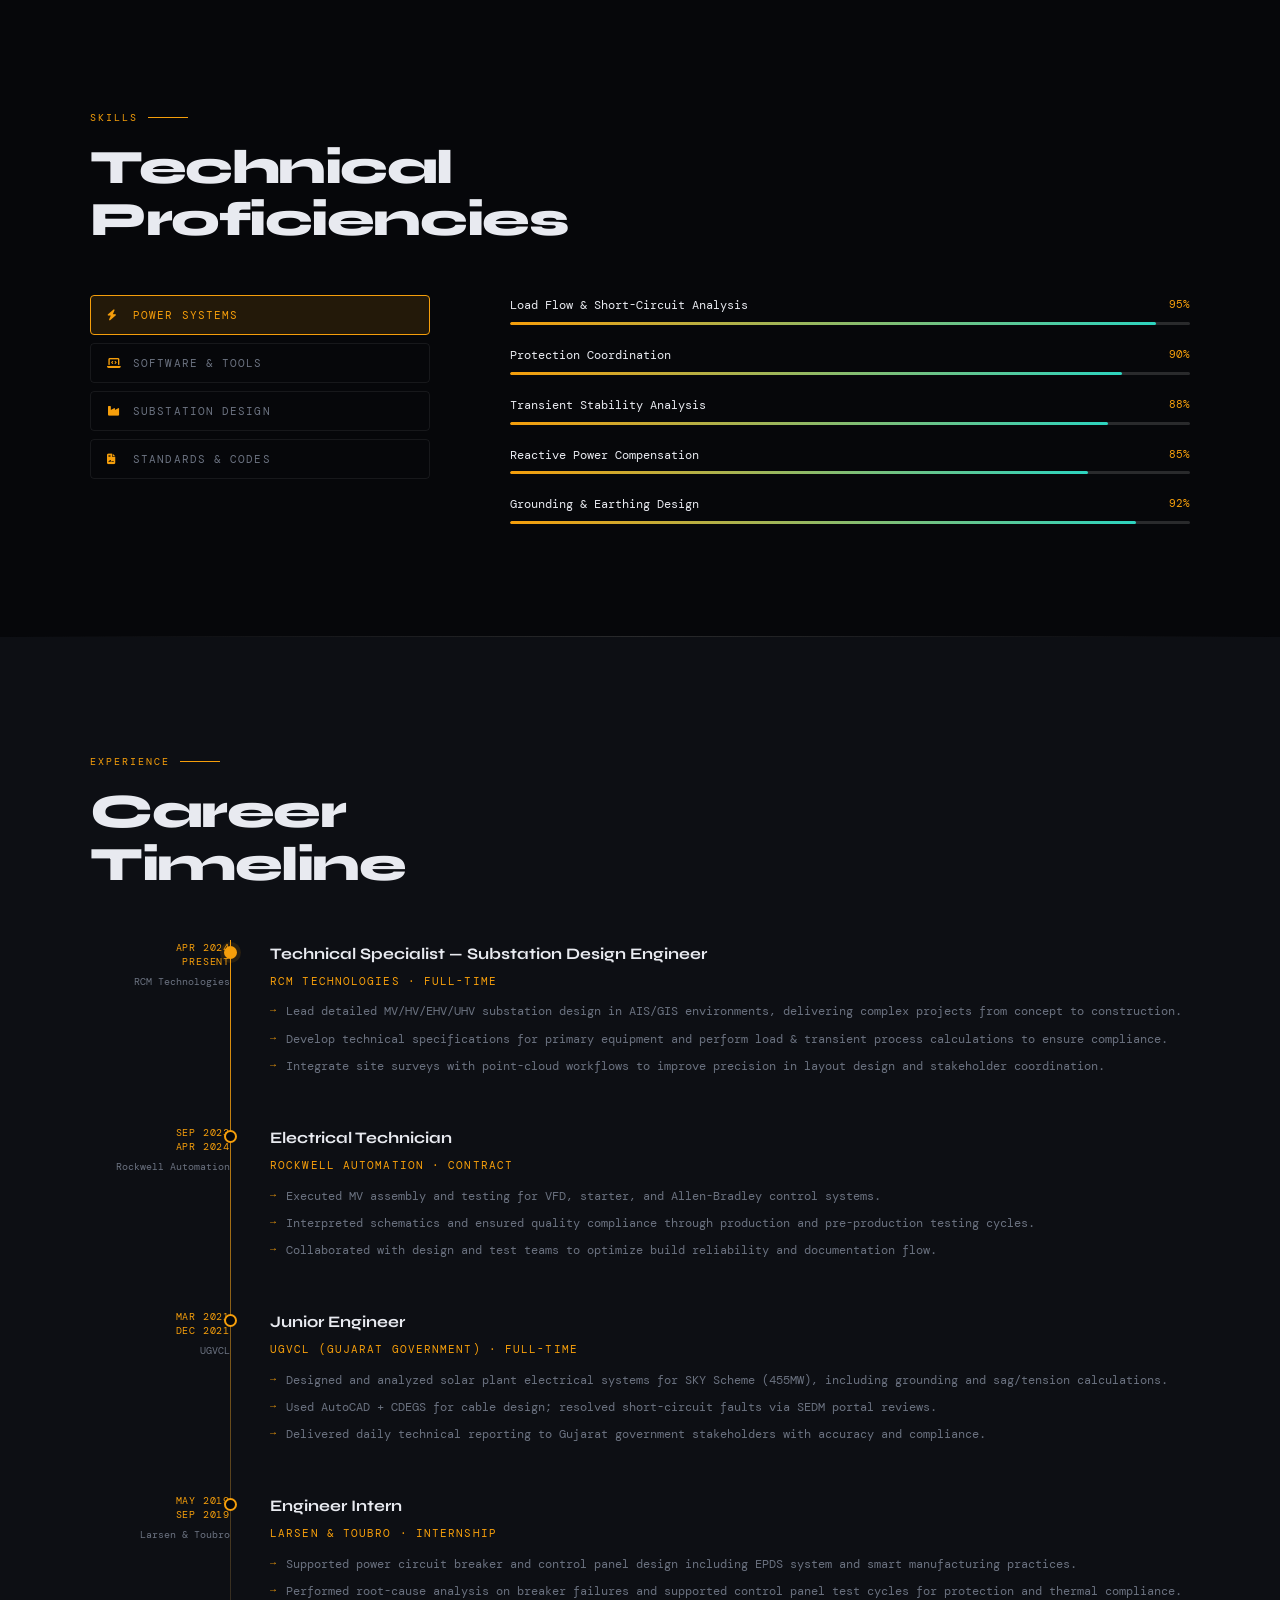
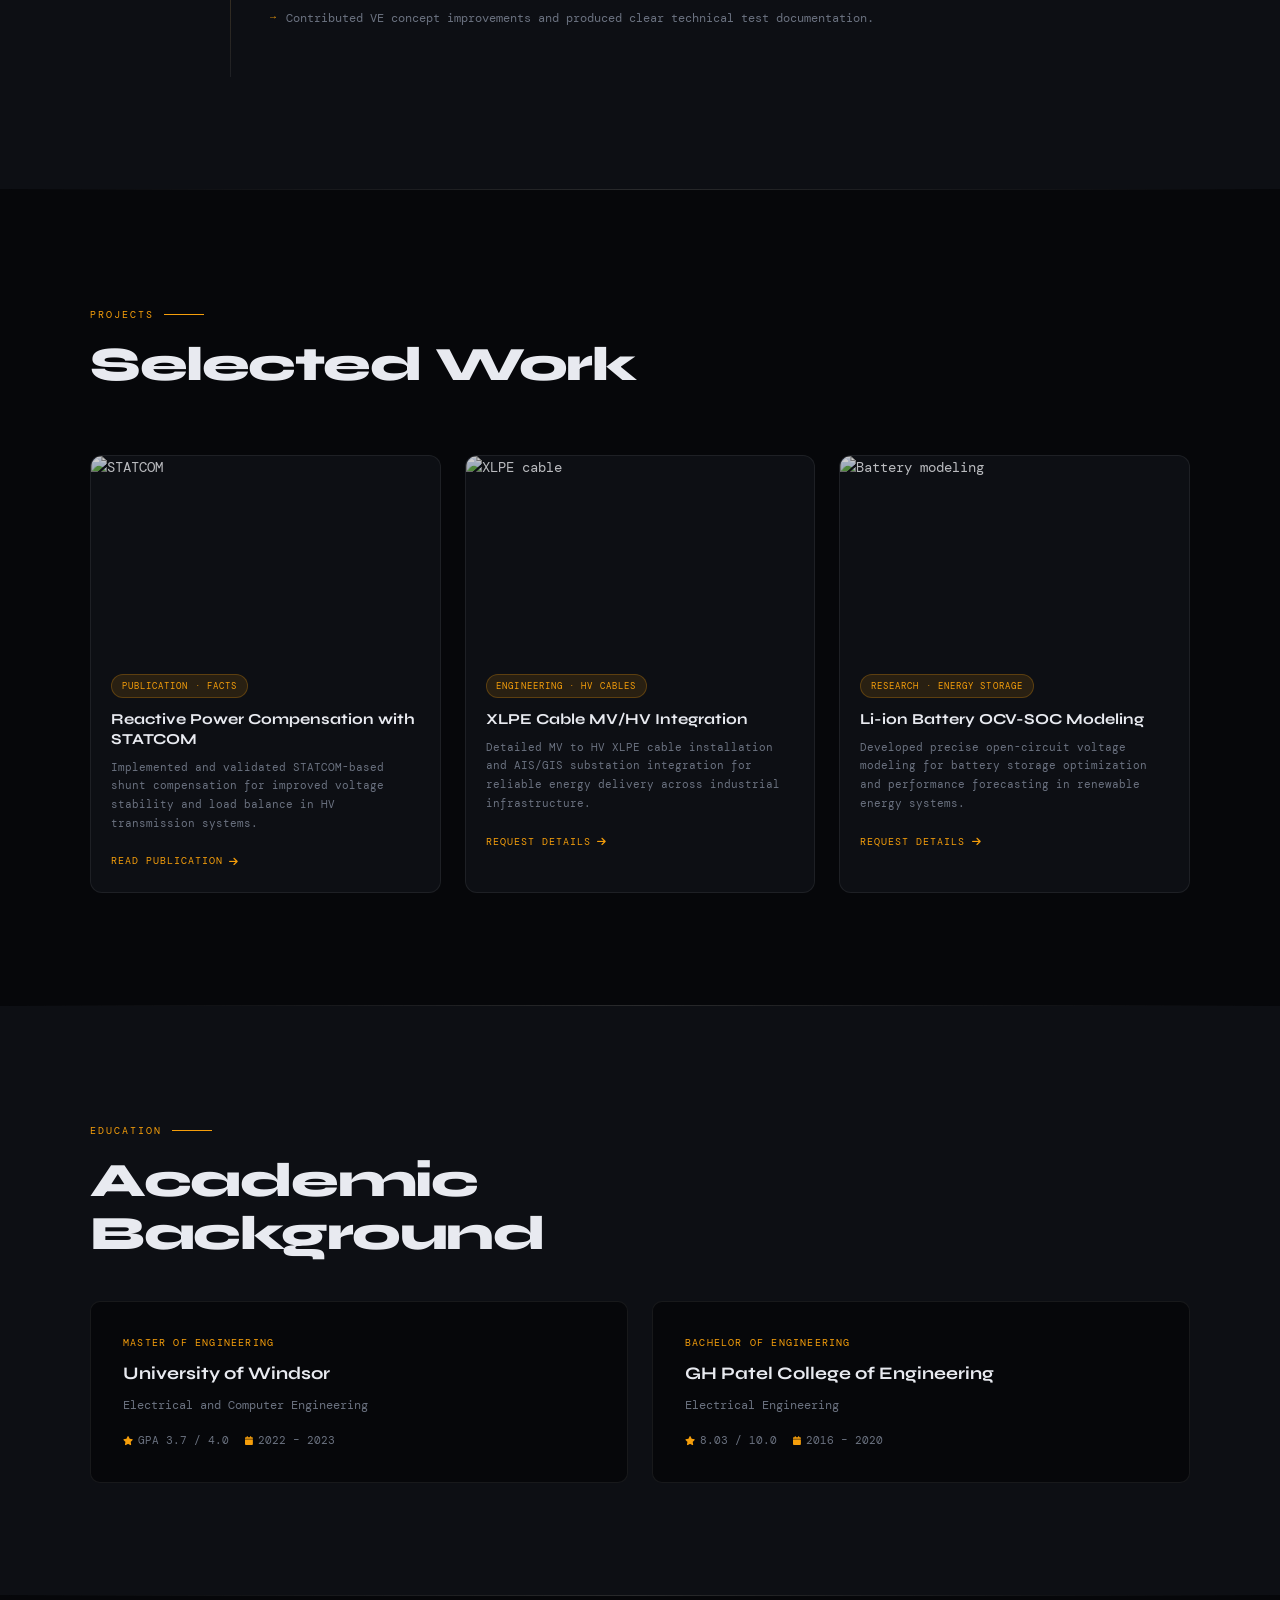
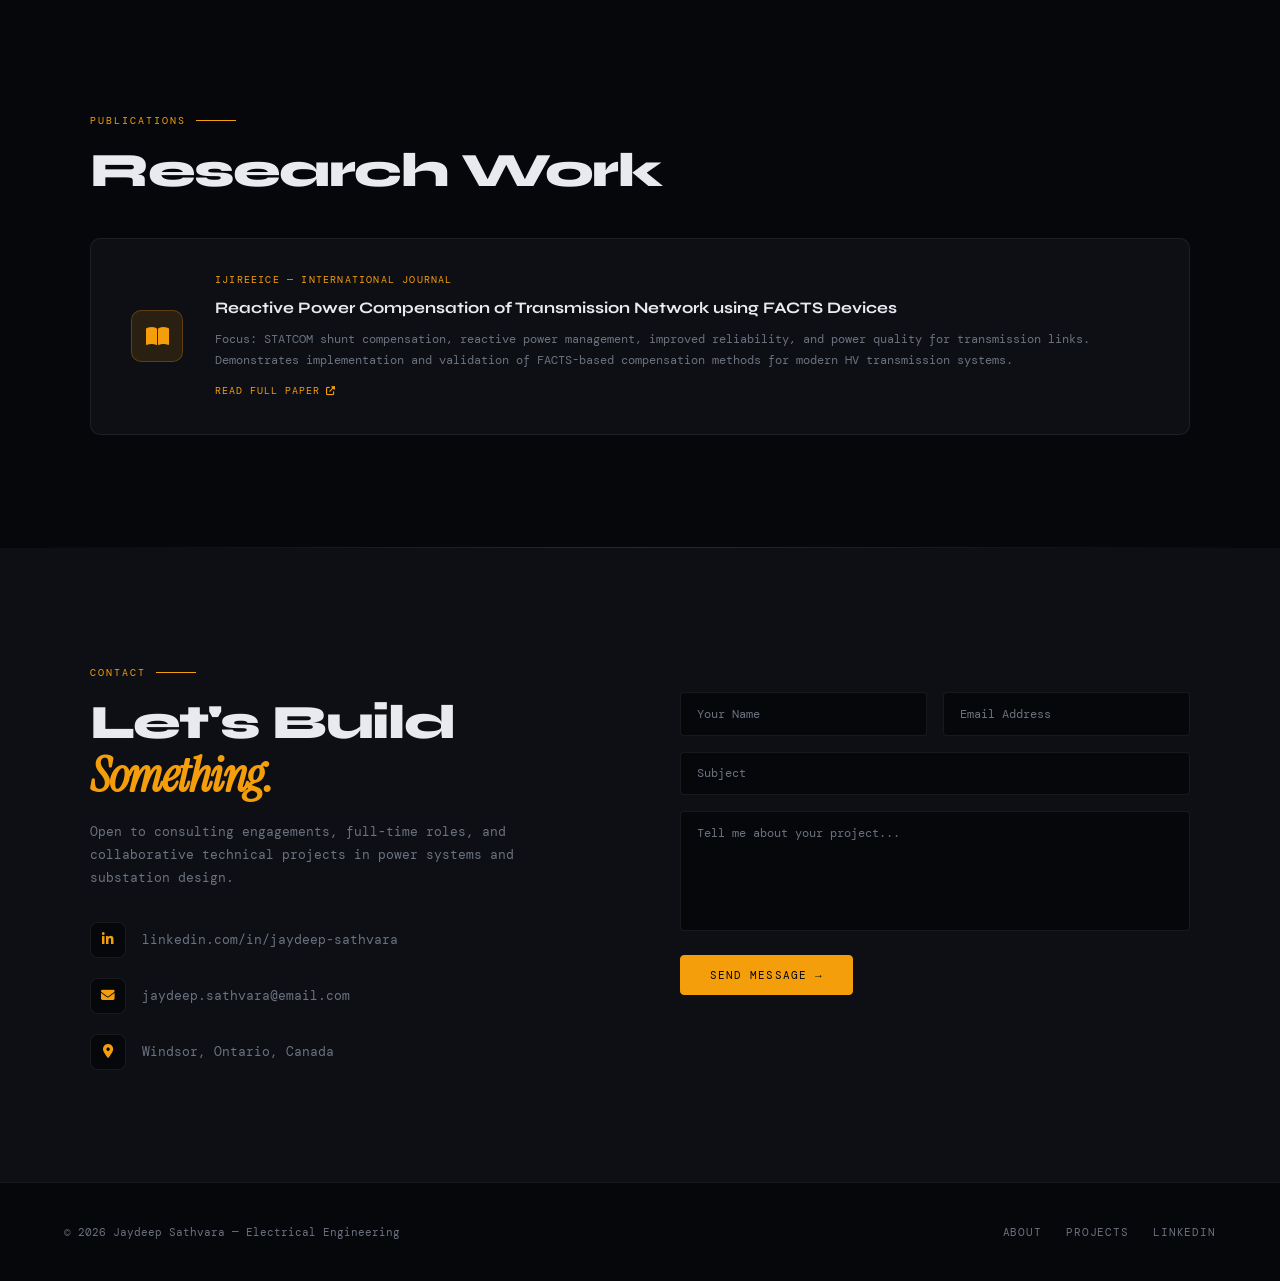
==== commit fe34a582: "Update index.html" ====
--- a/index.html
+++ b/index.html
@@ -4,188 +4,1627 @@
   <meta charset="UTF-8" />
   <meta name="viewport" content="width=device-width, initial-scale=1.0" />
   <meta name="description" content="Jaydeep Sathvara | Substation Design Engineer, MV-HV-UHV, AIS/GIS, XLPE cable engineering" />
-  <meta name="keywords" content="Electrical Engineer, Substation Design, AIS, GIS, XLPE cable, MV HV UHV" />
-  <meta http-equiv="X-UA-Compatible" content="IE=edge" />
-  <title>Jaydeep Sathvara | Electrical Engineering Portfolio</title>
-
-  <link rel="stylesheet" href="https://cdnjs.cloudflare.com/ajax/libs/font-awesome/6.4.0/css/all.min.css" integrity="sha512-iecdLmaskl7CVJkEZSMUkrQ6usKu8zTlHdSWRX3a6db4bfQXFHkSJj4AgNamrHKo+JXtqstN7jLwLqcpf8O/wg==" crossorigin="anonymous" referrerpolicy="no-referrer" />
-  <link rel="icon" type="image/svg+xml" href="/image/bolt-solid.svg" />
-  <link rel="stylesheet" href="/style.css" />
+  <title>Jaydeep Sathvara — Electrical Engineer</title>
+  <link rel="preconnect" href="https://fonts.googleapis.com">
+  <link rel="preconnect" href="https://fonts.gstatic.com" crossorigin>
+  <link href="https://fonts.googleapis.com/css2?family=Syne:wght@400;600;700;800&family=DM+Mono:wght@300;400;500&family=Instrument+Serif:ital@0;1&display=swap" rel="stylesheet">
+  <link rel="stylesheet" href="https://cdnjs.cloudflare.com/ajax/libs/font-awesome/6.4.0/css/all.min.css" crossorigin="anonymous"/>
+  <style>
+    /* ── RESET & TOKENS ─────────────────────────────────────── */
+    *, *::before, *::after { box-sizing: border-box; margin: 0; padding: 0; }
+
+    :root {
+      --bg:        #06070a;
+      --surface:   #0d0f14;
+      --border:    rgba(255,255,255,0.07);
+      --border-hi: rgba(255,255,255,0.14);
+      --text:      #e8eaf0;
+      --muted:     #6b7280;
+      --amber:     #f59e0b;
+      --amber-dim: rgba(245,158,11,0.12);
+      --amber-glow:rgba(245,158,11,0.25);
+      --teal:      #2dd4bf;
+      --radius:    4px;
+      --font-head: 'Syne', sans-serif;
+      --font-body: 'DM Mono', monospace;
+      --font-serif:'Instrument Serif', serif;
+    }
+
+    html { scroll-behavior: smooth; }
+
+    body {
+      background: var(--bg);
+      color: var(--text);
+      font-family: var(--font-body);
+      font-size: 14px;
+      line-height: 1.7;
+      overflow-x: hidden;
+    }
+
+    /* ── NOISE OVERLAY ──────────────────────────────────────── */
+    body::before {
+      content: '';
+      position: fixed;
+      inset: 0;
+      background-image: url("data:image/svg+xml,%3Csvg viewBox='0 0 256 256' xmlns='http://www.w3.org/2000/svg'%3E%3Cfilter id='n'%3E%3CfeTurbulence type='fractalNoise' baseFrequency='0.9' numOctaves='4' stitchTiles='stitch'/%3E%3C/filter%3E%3Crect width='100%25' height='100%25' filter='url(%23n)' opacity='0.04'/%3E%3C/svg%3E");
+      background-size: 200px;
+      pointer-events: none;
+      z-index: 1000;
+      opacity: 0.4;
+    }
+
+    /* ── GRID BACKGROUND ────────────────────────────────────── */
+    .grid-bg {
+      position: fixed;
+      inset: 0;
+      background-image:
+        linear-gradient(rgba(245,158,11,0.03) 1px, transparent 1px),
+        linear-gradient(90deg, rgba(245,158,11,0.03) 1px, transparent 1px);
+      background-size: 60px 60px;
+      pointer-events: none;
+      z-index: 0;
+    }
+
+    /* ── CURSOR GLOW ────────────────────────────────────────── */
+    #cursor-glow {
+      position: fixed;
+      width: 400px;
+      height: 400px;
+      border-radius: 50%;
+      background: radial-gradient(circle, rgba(245,158,11,0.06) 0%, transparent 70%);
+      pointer-events: none;
+      z-index: 1;
+      transform: translate(-50%, -50%);
+      transition: opacity 0.3s;
+    }
+
+    /* ── LAYOUT ─────────────────────────────────────────────── */
+    .wrap { position: relative; z-index: 2; }
+    .container { width: min(1100px, 92%); margin: 0 auto; }
+
+    /* ── SCROLLBAR ──────────────────────────────────────────── */
+    ::-webkit-scrollbar { width: 4px; }
+    ::-webkit-scrollbar-track { background: var(--bg); }
+    ::-webkit-scrollbar-thumb { background: var(--amber); border-radius: 2px; }
+
+    /* ── NAV ────────────────────────────────────────────────── */
+    nav {
+      position: fixed;
+      top: 0; left: 0; right: 0;
+      z-index: 900;
+      padding: 0 5%;
+      height: 64px;
+      display: flex;
+      align-items: center;
+      justify-content: space-between;
+      background: rgba(6,7,10,0.8);
+      backdrop-filter: blur(16px);
+      border-bottom: 1px solid var(--border);
+      transition: border-color 0.3s;
+    }
+
+    .nav-logo {
+      font-family: var(--font-head);
+      font-weight: 800;
+      font-size: 1.1rem;
+      letter-spacing: -0.02em;
+      color: var(--text);
+      text-decoration: none;
+    }
+    .nav-logo span { color: var(--amber); }
+
+    .nav-links {
+      display: flex;
+      gap: 2rem;
+      list-style: none;
+    }
+    .nav-links a {
+      font-size: 11px;
+      letter-spacing: 0.12em;
+      text-transform: uppercase;
+      color: var(--muted);
+      text-decoration: none;
+      transition: color 0.2s;
+    }
+    .nav-links a:hover { color: var(--amber); }
+
+    .nav-cta {
+      font-family: var(--font-body);
+      font-size: 11px;
+      letter-spacing: 0.1em;
+      text-transform: uppercase;
+      color: var(--amber);
+      border: 1px solid var(--amber);
+      padding: 0.45rem 1.1rem;
+      border-radius: var(--radius);
+      text-decoration: none;
+      transition: background 0.2s, color 0.2s;
+    }
+    .nav-cta:hover { background: var(--amber); color: var(--bg); }
+
+    /* hamburger */
+    .ham { display: none; flex-direction: column; gap: 5px; cursor: pointer; background: none; border: none; padding: 4px; }
+    .ham span { display: block; width: 22px; height: 2px; background: var(--text); transition: 0.3s; border-radius: 2px; }
+    .ham.open span:nth-child(1) { transform: translateY(7px) rotate(45deg); }
+    .ham.open span:nth-child(2) { opacity: 0; }
+    .ham.open span:nth-child(3) { transform: translateY(-7px) rotate(-45deg); }
+
+    .mobile-menu {
+      display: none;
+      position: fixed;
+      top: 64px; left: 0; right: 0;
+      background: rgba(6,7,10,0.97);
+      backdrop-filter: blur(20px);
+      border-bottom: 1px solid var(--border);
+      padding: 2rem 5%;
+      z-index: 899;
+      flex-direction: column;
+      gap: 1.5rem;
+    }
+    .mobile-menu.open { display: flex; }
+    .mobile-menu a { color: var(--text); text-decoration: none; font-size: 1.2rem; font-family: var(--font-head); font-weight: 700; }
+
+    /* ── HERO ───────────────────────────────────────────────── */
+    #hero {
+      min-height: 100vh;
+      display: flex;
+      align-items: center;
+      padding-top: 64px;
+      position: relative;
+      overflow: hidden;
+    }
+
+    .hero-inner {
+      display: grid;
+      grid-template-columns: 1fr 1fr;
+      gap: 4rem;
+      align-items: center;
+      padding: 6rem 0;
+    }
+
+    .hero-tag {
+      display: inline-flex;
+      align-items: center;
+      gap: 0.5rem;
+      font-size: 11px;
+      letter-spacing: 0.15em;
+      text-transform: uppercase;
+      color: var(--amber);
+      border: 1px solid var(--amber-glow);
+      background: var(--amber-dim);
+      padding: 0.4rem 1rem;
+      border-radius: 100px;
+      margin-bottom: 1.5rem;
+    }
+    .hero-tag::before {
+      content: '';
+      display: block;
+      width: 6px; height: 6px;
+      border-radius: 50%;
+      background: var(--amber);
+      animation: pulse-dot 2s infinite;
+    }
+    @keyframes pulse-dot {
+      0%, 100% { opacity: 1; transform: scale(1); }
+      50% { opacity: 0.4; transform: scale(0.7); }
+    }
+
+    .hero-name {
+      font-family: var(--font-head);
+      font-weight: 800;
+      font-size: clamp(2.8rem, 6vw, 5rem);
+      line-height: 1.0;
+      letter-spacing: -0.03em;
+      color: var(--text);
+      margin-bottom: 0.5rem;
+    }
+    .hero-name em {
+      font-style: normal;
+      font-family: var(--font-serif);
+      font-size: 0.85em;
+      color: var(--amber);
+    }
+
+    .hero-title {
+      font-family: var(--font-head);
+      font-weight: 600;
+      font-size: clamp(1rem, 2vw, 1.3rem);
+      color: var(--muted);
+      margin-bottom: 1.5rem;
+      letter-spacing: -0.01em;
+    }
+
+    .hero-desc {
+      font-size: 13px;
+      color: var(--muted);
+      line-height: 1.8;
+      max-width: 440px;
+      margin-bottom: 2.5rem;
+    }
+
+    .hero-actions {
+      display: flex;
+      gap: 1rem;
+      flex-wrap: wrap;
+    }
+
+    .btn-primary {
+      font-family: var(--font-body);
+      font-size: 11px;
+      letter-spacing: 0.1em;
+      text-transform: uppercase;
+      color: var(--bg);
+      background: var(--amber);
+      border: 1px solid var(--amber);
+      padding: 0.75rem 1.8rem;
+      border-radius: var(--radius);
+      text-decoration: none;
+      transition: opacity 0.2s, transform 0.2s;
+      display: inline-block;
+    }
+    .btn-primary:hover { opacity: 0.85; transform: translateY(-2px); }
+
+    .btn-ghost {
+      font-family: var(--font-body);
+      font-size: 11px;
+      letter-spacing: 0.1em;
+      text-transform: uppercase;
+      color: var(--text);
+      background: transparent;
+      border: 1px solid var(--border-hi);
+      padding: 0.75rem 1.8rem;
+      border-radius: var(--radius);
+      text-decoration: none;
+      transition: border-color 0.2s, color 0.2s, transform 0.2s;
+      display: inline-block;
+    }
+    .btn-ghost:hover { border-color: var(--amber); color: var(--amber); transform: translateY(-2px); }
+
+    /* hero right: circuit visual */
+    .hero-visual {
+      position: relative;
+      display: flex;
+      align-items: center;
+      justify-content: center;
+    }
+
+    .circuit-svg {
+      width: 100%;
+      max-width: 460px;
+      opacity: 0.85;
+      animation: float 6s ease-in-out infinite;
+    }
+    @keyframes float {
+      0%, 100% { transform: translateY(0px); }
+      50% { transform: translateY(-12px); }
+    }
+
+    .stat-chips {
+      position: absolute;
+      bottom: -20px; left: -30px;
+      display: flex;
+      flex-direction: column;
+      gap: 0.75rem;
+    }
+    .stat-chip {
+      background: var(--surface);
+      border: 1px solid var(--border);
+      border-radius: 8px;
+      padding: 0.6rem 1rem;
+      display: flex;
+      align-items: center;
+      gap: 0.75rem;
+      animation: slide-in 0.6s ease both;
+      backdrop-filter: blur(8px);
+    }
+    .stat-chip:nth-child(2) { animation-delay: 0.15s; }
+    .stat-chip:nth-child(3) { animation-delay: 0.3s; }
+    @keyframes slide-in {
+      from { opacity: 0; transform: translateX(-20px); }
+      to   { opacity: 1; transform: translateX(0); }
+    }
+    .stat-chip-num {
+      font-family: var(--font-head);
+      font-weight: 800;
+      font-size: 1.3rem;
+      color: var(--amber);
+    }
+    .stat-chip-label {
+      font-size: 10px;
+      letter-spacing: 0.08em;
+      text-transform: uppercase;
+      color: var(--muted);
+      line-height: 1.3;
+    }
+
+    /* ── SECTION COMMON ─────────────────────────────────────── */
+    section { position: relative; }
+    .section-inner { padding: 7rem 0; }
+
+    .section-label {
+      display: inline-flex;
+      align-items: center;
+      gap: 0.6rem;
+      font-size: 10px;
+      letter-spacing: 0.2em;
+      text-transform: uppercase;
+      color: var(--amber);
+      margin-bottom: 1rem;
+    }
+    .section-label::after {
+      content: '';
+      display: block;
+      width: 40px; height: 1px;
+      background: var(--amber);
+    }
+
+    .section-title {
+      font-family: var(--font-head);
+      font-weight: 800;
+      font-size: clamp(2rem, 4vw, 3rem);
+      letter-spacing: -0.03em;
+      color: var(--text);
+      margin-bottom: 1rem;
+      line-height: 1.1;
+    }
+
+    .section-desc {
+      font-size: 13px;
+      color: var(--muted);
+      max-width: 500px;
+      line-height: 1.8;
+    }
+
+    /* divider */
+    .divider {
+      width: 100%;
+      height: 1px;
+      background: linear-gradient(90deg, transparent, var(--border-hi), transparent);
+    }
+
+    /* ── ABOUT ──────────────────────────────────────────────── */
+    #about { background: var(--surface); }
+
+    .about-grid {
+      display: grid;
+      grid-template-columns: 1fr 1fr;
+      gap: 5rem;
+      align-items: center;
+    }
+
+    .about-text p {
+      font-size: 13px;
+      color: var(--muted);
+      line-height: 1.9;
+      margin-bottom: 1rem;
+    }
+
+    .about-cards {
+      display: grid;
+      grid-template-columns: 1fr 1fr;
+      gap: 1rem;
+    }
+
+    .about-card {
+      background: var(--bg);
+      border: 1px solid var(--border);
+      border-radius: 8px;
+      padding: 1.25rem;
+      transition: border-color 0.3s, transform 0.3s;
+      cursor: default;
+    }
+    .about-card:hover {
+      border-color: var(--amber);
+      transform: translateY(-4px);
+    }
+    .about-card-icon {
+      font-size: 1.2rem;
+      color: var(--amber);
+      margin-bottom: 0.6rem;
+    }
+    .about-card h4 {
+      font-family: var(--font-head);
+      font-weight: 700;
+      font-size: 0.8rem;
+      color: var(--text);
+      margin-bottom: 0.4rem;
+    }
+    .about-card p {
+      font-size: 11px;
+      color: var(--muted);
+      line-height: 1.6;
+    }
+
+    /* ── SKILLS ─────────────────────────────────────────────── */
+    #skills { }
+
+    .skills-layout {
+      display: grid;
+      grid-template-columns: 1fr 2fr;
+      gap: 5rem;
+      align-items: start;
+    }
+
+    .skill-categories { display: flex; flex-direction: column; gap: 0.5rem; }
+
+    .skill-cat-btn {
+      background: none;
+      border: 1px solid var(--border);
+      border-radius: var(--radius);
+      color: var(--muted);
+      font-family: var(--font-body);
+      font-size: 11px;
+      letter-spacing: 0.1em;
+      text-transform: uppercase;
+      padding: 0.75rem 1rem;
+      text-align: left;
+      cursor: pointer;
+      transition: 0.2s;
+      display: flex;
+      align-items: center;
+      gap: 0.75rem;
+    }
+    .skill-cat-btn i { color: var(--amber); width: 14px; }
+    .skill-cat-btn.active, .skill-cat-btn:hover {
+      border-color: var(--amber);
+      color: var(--amber);
+      background: var(--amber-dim);
+    }
+
+    .skills-panel { display: none; }
+    .skills-panel.active { display: block; }
+
+    .skill-bars { display: flex; flex-direction: column; gap: 1.25rem; }
+
+    .skill-bar-item {}
+    .skill-bar-header {
+      display: flex;
+      justify-content: space-between;
+      margin-bottom: 0.4rem;
+    }
+    .skill-bar-name {
+      font-size: 12px;
+      color: var(--text);
+    }
+    .skill-bar-pct {
+      font-size: 11px;
+      color: var(--amber);
+    }
+    .skill-bar-track {
+      height: 3px;
+      background: var(--border-hi);
+      border-radius: 2px;
+      overflow: hidden;
+    }
+    .skill-bar-fill {
+      height: 100%;
+      background: linear-gradient(90deg, var(--amber), var(--teal));
+      border-radius: 2px;
+      width: 0;
+      transition: width 1s cubic-bezier(0.4,0,0.2,1);
+    }
+
+    /* ── EXPERIENCE ─────────────────────────────────────────── */
+    #experience { background: var(--surface); }
+
+    .timeline {
+      display: flex;
+      flex-direction: column;
+      gap: 0;
+      margin-top: 3rem;
+      position: relative;
+    }
+    .timeline::before {
+      content: '';
+      position: absolute;
+      left: 140px;
+      top: 0; bottom: 0;
+      width: 1px;
+      background: linear-gradient(180deg, var(--amber) 0%, var(--border) 100%);
+    }
+
+    .tl-item {
+      display: grid;
+      grid-template-columns: 140px 1fr;
+      gap: 0 2.5rem;
+      padding: 0 0 3rem;
+      position: relative;
+      animation: fade-up 0.5s ease both;
+    }
+    @keyframes fade-up {
+      from { opacity: 0; transform: translateY(20px); }
+      to   { opacity: 1; transform: translateY(0); }
+    }
+
+    .tl-date {
+      text-align: right;
+      padding-top: 0.1rem;
+    }
+    .tl-date-range {
+      font-size: 10px;
+      letter-spacing: 0.08em;
+      text-transform: uppercase;
+      color: var(--amber);
+      line-height: 1.4;
+    }
+    .tl-date-co {
+      font-size: 10px;
+      color: var(--muted);
+      margin-top: 0.25rem;
+    }
+
+    .tl-dot {
+      position: absolute;
+      left: 134px;
+      top: 6px;
+      width: 13px; height: 13px;
+      border-radius: 50%;
+      background: var(--bg);
+      border: 2px solid var(--amber);
+    }
+    .tl-dot.active-dot {
+      background: var(--amber);
+      box-shadow: 0 0 0 4px var(--amber-dim);
+    }
+
+    .tl-content {
+      padding-left: 0;
+    }
+    .tl-role {
+      font-family: var(--font-head);
+      font-weight: 700;
+      font-size: 1rem;
+      color: var(--text);
+      margin-bottom: 0.3rem;
+    }
+    .tl-company {
+      font-size: 11px;
+      color: var(--amber);
+      text-transform: uppercase;
+      letter-spacing: 0.1em;
+      margin-bottom: 0.75rem;
+    }
+    .tl-list {
+      list-style: none;
+      display: flex;
+      flex-direction: column;
+      gap: 0.5rem;
+    }
+    .tl-list li {
+      font-size: 12px;
+      color: var(--muted);
+      padding-left: 1rem;
+      position: relative;
+      line-height: 1.6;
+    }
+    .tl-list li::before {
+      content: '→';
+      position: absolute;
+      left: 0;
+      color: var(--amber);
+      font-size: 10px;
+    }
+
+    /* ── PROJECTS ───────────────────────────────────────────── */
+    #projects { }
+
+    .projects-header {
+      display: flex;
+      justify-content: space-between;
+      align-items: flex-end;
+      margin-bottom: 3rem;
+      flex-wrap: wrap;
+      gap: 1rem;
+    }
+
+    .projects-grid {
+      display: grid;
+      grid-template-columns: repeat(auto-fill, minmax(320px, 1fr));
+      gap: 1.5rem;
+    }
+
+    .proj-card {
+      background: var(--surface);
+      border: 1px solid var(--border);
+      border-radius: 12px;
+      overflow: hidden;
+      transition: border-color 0.3s, transform 0.3s;
+      position: relative;
+      group: true;
+    }
+    .proj-card:hover {
+      border-color: var(--amber);
+      transform: translateY(-6px);
+    }
+
+    .proj-img {
+      width: 100%;
+      aspect-ratio: 16/9;
+      object-fit: cover;
+      display: block;
+      filter: grayscale(20%) brightness(0.8);
+      transition: filter 0.4s;
+    }
+    .proj-card:hover .proj-img { filter: grayscale(0%) brightness(0.9); }
+
+    .proj-body { padding: 1.25rem; }
+    .proj-tag {
+      display: inline-block;
+      font-size: 9px;
+      letter-spacing: 0.12em;
+      text-transform: uppercase;
+      color: var(--amber);
+      background: var(--amber-dim);
+      border: 1px solid var(--amber-glow);
+      padding: 0.2rem 0.6rem;
+      border-radius: 100px;
+      margin-bottom: 0.75rem;
+    }
+    .proj-title {
+      font-family: var(--font-head);
+      font-weight: 700;
+      font-size: 0.95rem;
+      color: var(--text);
+      margin-bottom: 0.5rem;
+      line-height: 1.3;
+    }
+    .proj-desc {
+      font-size: 11px;
+      color: var(--muted);
+      line-height: 1.7;
+      margin-bottom: 1rem;
+    }
+    .proj-link {
+      font-size: 10px;
+      letter-spacing: 0.1em;
+      text-transform: uppercase;
+      color: var(--amber);
+      text-decoration: none;
+      display: inline-flex;
+      align-items: center;
+      gap: 0.4rem;
+      transition: gap 0.2s;
+    }
+    .proj-link:hover { gap: 0.7rem; }
+
+    /* ── EDUCATION ──────────────────────────────────────────── */
+    #education { background: var(--surface); }
+    .edu-grid {
+      display: grid;
+      grid-template-columns: 1fr 1fr;
+      gap: 1.5rem;
+      margin-top: 2.5rem;
+    }
+    .edu-card {
+      background: var(--bg);
+      border: 1px solid var(--border);
+      border-radius: 10px;
+      padding: 2rem;
+      transition: border-color 0.3s, transform 0.3s;
+    }
+    .edu-card:hover {
+      border-color: var(--amber);
+      transform: translateY(-4px);
+    }
+    .edu-deg {
+      font-size: 10px;
+      letter-spacing: 0.12em;
+      text-transform: uppercase;
+      color: var(--amber);
+      margin-bottom: 0.5rem;
+    }
+    .edu-school {
+      font-family: var(--font-head);
+      font-weight: 700;
+      font-size: 1.1rem;
+      color: var(--text);
+      margin-bottom: 0.4rem;
+    }
+    .edu-program { font-size: 12px; color: var(--muted); margin-bottom: 0.4rem; }
+    .edu-meta {
+      display: flex;
+      gap: 1rem;
+      font-size: 11px;
+      color: var(--muted);
+      margin-top: 1rem;
+    }
+    .edu-meta span {
+      display: flex;
+      align-items: center;
+      gap: 0.3rem;
+    }
+    .edu-meta i { color: var(--amber); font-size: 9px; }
+
+    /* ── PUBLICATIONS ───────────────────────────────────────── */
+    #publications { }
+    .pub-card {
+      background: var(--surface);
+      border: 1px solid var(--border);
+      border-radius: 10px;
+      padding: 2rem 2.5rem;
+      margin-top: 2.5rem;
+      display: grid;
+      grid-template-columns: auto 1fr;
+      gap: 2rem;
+      align-items: center;
+      transition: border-color 0.3s;
+    }
+    .pub-card:hover { border-color: var(--amber); }
+    .pub-icon {
+      width: 52px; height: 52px;
+      border-radius: 10px;
+      background: var(--amber-dim);
+      border: 1px solid var(--amber-glow);
+      display: flex;
+      align-items: center;
+      justify-content: center;
+      color: var(--amber);
+      font-size: 1.3rem;
+      flex-shrink: 0;
+    }
+    .pub-journal {
+      font-size: 10px;
+      letter-spacing: 0.12em;
+      text-transform: uppercase;
+      color: var(--amber);
+      margin-bottom: 0.4rem;
+    }
+    .pub-title {
+      font-family: var(--font-head);
+      font-weight: 700;
+      font-size: 1rem;
+      color: var(--text);
+      margin-bottom: 0.5rem;
+    }
+    .pub-desc { font-size: 12px; color: var(--muted); line-height: 1.7; }
+    .pub-link {
+      display: inline-flex;
+      align-items: center;
+      gap: 0.4rem;
+      font-size: 10px;
+      letter-spacing: 0.1em;
+      text-transform: uppercase;
+      color: var(--amber);
+      text-decoration: none;
+      margin-top: 0.75rem;
+      transition: gap 0.2s;
+    }
+    .pub-link:hover { gap: 0.7rem; }
+
+    /* ── CONTACT ────────────────────────────────────────────── */
+    #contact { background: var(--surface); }
+    .contact-grid {
+      display: grid;
+      grid-template-columns: 1fr 1fr;
+      gap: 5rem;
+      align-items: start;
+    }
+    .contact-info {
+      display: flex;
+      flex-direction: column;
+      gap: 1.25rem;
+      margin-top: 2rem;
+    }
+    .contact-link {
+      display: flex;
+      align-items: center;
+      gap: 1rem;
+      text-decoration: none;
+      color: var(--muted);
+      font-size: 13px;
+      transition: color 0.2s;
+    }
+    .contact-link:hover { color: var(--amber); }
+    .contact-link i {
+      width: 36px; height: 36px;
+      border-radius: 8px;
+      background: var(--bg);
+      border: 1px solid var(--border);
+      display: flex;
+      align-items: center;
+      justify-content: center;
+      font-size: 0.85rem;
+      color: var(--amber);
+      flex-shrink: 0;
+    }
+
+    .contact-form { display: flex; flex-direction: column; gap: 1rem; margin-top: 2rem; }
+    .form-row { display: grid; grid-template-columns: 1fr 1fr; gap: 1rem; }
+    .form-field input,
+    .form-field textarea {
+      width: 100%;
+      background: var(--bg);
+      border: 1px solid var(--border);
+      border-radius: var(--radius);
+      color: var(--text);
+      font-family: var(--font-body);
+      font-size: 12px;
+      padding: 0.8rem 1rem;
+      outline: none;
+      transition: border-color 0.2s;
+      resize: none;
+    }
+    .form-field input:focus,
+    .form-field textarea:focus { border-color: var(--amber); }
+    .form-field input::placeholder,
+    .form-field textarea::placeholder { color: var(--muted); }
+    .form-field textarea { min-height: 120px; }
+
+    /* ── FOOTER ─────────────────────────────────────────────── */
+    footer {
+      padding: 2.5rem 5%;
+      border-top: 1px solid var(--border);
+      display: flex;
+      justify-content: space-between;
+      align-items: center;
+      flex-wrap: wrap;
+      gap: 1rem;
+      position: relative;
+      z-index: 2;
+    }
+    .footer-copy {
+      font-size: 11px;
+      color: var(--muted);
+    }
+    .footer-links {
+      display: flex;
+      gap: 1.5rem;
+    }
+    .footer-links a {
+      font-size: 11px;
+      letter-spacing: 0.08em;
+      text-transform: uppercase;
+      color: var(--muted);
+      text-decoration: none;
+      transition: color 0.2s;
+    }
+    .footer-links a:hover { color: var(--amber); }
+
+    /* ── SCROLL-TO-TOP ──────────────────────────────────────── */
+    #scroll-top {
+      position: fixed;
+      bottom: 2rem; right: 2rem;
+      width: 42px; height: 42px;
+      border-radius: 50%;
+      background: var(--amber);
+      color: var(--bg);
+      border: none;
+      cursor: pointer;
+      display: flex;
+      align-items: center;
+      justify-content: center;
+      font-size: 0.85rem;
+      z-index: 800;
+      opacity: 0;
+      transform: translateY(10px);
+      transition: 0.3s;
+      pointer-events: none;
+    }
+    #scroll-top.visible {
+      opacity: 1;
+      transform: translateY(0);
+      pointer-events: all;
+    }
+    #scroll-top:hover { background: #e07d00; }
+
+    /* ── APPEAR ANIMATION ───────────────────────────────────── */
+    .appear {
+      opacity: 0;
+      transform: translateY(28px);
+      transition: opacity 0.6s ease, transform 0.6s ease;
+    }
+    .appear.in {
+      opacity: 1;
+      transform: translateY(0);
+    }
+    .appear-delay-1 { transition-delay: 0.1s; }
+    .appear-delay-2 { transition-delay: 0.2s; }
+    .appear-delay-3 { transition-delay: 0.3s; }
+
+    /* ── RESPONSIVE ─────────────────────────────────────────── */
+    @media (max-width: 900px) {
+      .nav-links, .nav-cta { display: none; }
+      .ham { display: flex; }
+      .hero-inner { grid-template-columns: 1fr; gap: 3rem; }
+      .hero-visual { order: -1; }
+      .stat-chips { position: static; flex-direction: row; flex-wrap: wrap; margin-top: 1.5rem; }
+      .about-grid, .contact-grid { grid-template-columns: 1fr; gap: 3rem; }
+      .skills-layout { grid-template-columns: 1fr; gap: 2rem; }
+      .edu-grid { grid-template-columns: 1fr; }
+      .timeline::before { left: 0; }
+      .tl-item { grid-template-columns: 1fr; padding-left: 1.5rem; }
+      .tl-date { text-align: left; }
+      .tl-dot { left: -6px; }
+      .form-row { grid-template-columns: 1fr; }
+      .pub-card { grid-template-columns: 1fr; }
+      footer { flex-direction: column; text-align: center; }
+    }
+
+    @media (max-width: 500px) {
+      .hero-name { font-size: 2.4rem; }
+      .section-title { font-size: 1.8rem; }
+      .projects-grid { grid-template-columns: 1fr; }
+      .about-cards { grid-template-columns: 1fr; }
+    }
+
+    /* ── TYPED CURSOR ───────────────────────────────────────── */
+    .typed-cursor {
+      display: inline-block;
+      width: 2px;
+      height: 1em;
+      background: var(--amber);
+      margin-left: 3px;
+      animation: blink 1s step-end infinite;
+      vertical-align: text-bottom;
+    }
+    @keyframes blink {
+      0%, 100% { opacity: 1; }
+      50% { opacity: 0; }
+    }
+  </style>
 </head>
 <body>
-  <header class="header" id="top">
-    <nav class="nav container">
-      <a href="#top" class="logo">Jaydeep <span>Electrical</span></a>
-      <ul class="nav-menu">
-        <li class="nav-item"><a href="#about">About</a></li>
-        <li class="nav-item"><a href="#skills">Skills</a></li>
-        <li class="nav-item"><a href="#experience">Experience</a></li>
-        <li class="nav-item"><a href="#projects">Projects</a></li>
-        <li class="nav-item"><a href="#contact">Contact</a></li>
-      </ul>
-      <a class="btn" href="https://www.linkedin.com/in/jaydeep-sathvara" target="_blank" rel="noopener noreferrer">LinkedIn</a>
-    </nav>
-
-    <section class="hero container">
-      <div class="hero-content">
-        <h1>Substation Design Engineer <span>&</span> MEng</h1>
-        <p>Driving MV to UHV substation engineering excellence with experience in AIS/GIS, XLPE cable routing, and point-cloud precision workflows.</p>
-        <div class="hero-actions">
-          <a class="btn btn-primary" href="#projects">Explore Projects</a>
-          <a class="btn btn-secondary" href="#contact">Connect on LinkedIn</a>
-        </div>
-      </div>
-      <div class="hero-decor">
-        <img src="/image/bolt-solid.svg" alt="Electric bolt icon" />
-      </div>
-    </section>
-  </header>
-
-  <main>
-    <section id="about" class="section container">
-      <h2>About Me</h2>
-      <p>Substation Design Engineer at RCM Technologies with a Master of Engineering from University of Windsor and extensive experience in MV, HV, EHV, UHV, AIS/GIS systems, and XLPE cable engineering. I build practical, code-compliant designs that connect stakeholder objectives to on-site constructability and long-term reliability.</p>
-      <p>Previously I developed MV power assemblies at Rockwell Automation and led distribution & grounding studies for a 455MW solar policy project at UGVCL, while aligning technologies with operational and safety standards.</p>
-      <div class="profile-grid">
-        <div class="profile-card">
-          <h3>Power System Tools</h3>
-          <p>MATLAB, ETAP, PSS/E, CDEGS, AutoCAD</p>
-        </div>
-        <div class="profile-card">
-          <h3>Substation Expertise</h3>
-          <p>MV/HV/EHV/UHV, AIS/GIS, XLPE cables, earthing, protection coordination</p>
-        </div>
-        <div class="profile-card">
-          <h3>Domain Skills</h3>
-          <p>Load flow, short-circuit, transient stability, relay settings, design validation</p>
+  <div class="grid-bg"></div>
+  <div id="cursor-glow"></div>
+
+  <!-- NAV -->
+  <nav>
+    <a href="#hero" class="nav-logo">JS<span>.</span></a>
+    <ul class="nav-links">
+      <li><a href="#about">About</a></li>
+      <li><a href="#skills">Skills</a></li>
+      <li><a href="#experience">Experience</a></li>
+      <li><a href="#projects">Projects</a></li>
+      <li><a href="#contact">Contact</a></li>
+    </ul>
+    <a href="https://www.linkedin.com/in/jaydeep-sathvara" target="_blank" class="nav-cta" rel="noopener">LinkedIn ↗</a>
+    <button class="ham" id="ham" aria-label="Menu">
+      <span></span><span></span><span></span>
+    </button>
+  </nav>
+
+  <div class="mobile-menu" id="mobileMenu">
+    <a href="#about" onclick="closeMobile()">About</a>
+    <a href="#skills" onclick="closeMobile()">Skills</a>
+    <a href="#experience" onclick="closeMobile()">Experience</a>
+    <a href="#projects" onclick="closeMobile()">Projects</a>
+    <a href="#contact" onclick="closeMobile()">Contact</a>
+    <a href="https://www.linkedin.com/in/jaydeep-sathvara" target="_blank" rel="noopener">LinkedIn ↗</a>
+  </div>
+
+  <div class="wrap">
+
+    <!-- HERO -->
+    <section id="hero">
+      <div class="container">
+        <div class="hero-inner">
+          <div class="hero-left">
+            <div class="hero-tag">Available for New Projects</div>
+            <h1 class="hero-name">Jaydeep<br><em>Sathvara</em></h1>
+            <p class="hero-title" id="typed-title">Substation Design Engineer &amp; MEng</p>
+            <p class="hero-desc">
+              Driving MV to UHV substation engineering excellence with expertise in AIS/GIS systems, XLPE cable routing, and point-cloud precision workflows. Based in Canada.
+            </p>
+            <div class="hero-actions">
+              <a href="#projects" class="btn-primary">View Projects</a>
+              <a href="#contact" class="btn-ghost">Get In Touch</a>
+            </div>
+          </div>
+          <div class="hero-visual">
+            <!-- SVG Circuit Illustration -->
+            <svg class="circuit-svg" viewBox="0 0 460 400" fill="none" xmlns="http://www.w3.org/2000/svg">
+              <!-- Main substation box -->
+              <rect x="130" y="80" width="200" height="240" rx="8" fill="#0d0f14" stroke="#f59e0b" stroke-width="1.5"/>
+              <!-- Inner panel -->
+              <rect x="150" y="100" width="160" height="60" rx="4" fill="#06070a" stroke="rgba(245,158,11,0.3)" stroke-width="1"/>
+              <!-- Voltmeter gauge -->
+              <circle cx="230" cy="130" r="22" fill="none" stroke="rgba(245,158,11,0.4)" stroke-width="1"/>
+              <path d="M210 138 A22 22 0 0 1 250 138" stroke="#f59e0b" stroke-width="2" stroke-linecap="round"/>
+              <line x1="230" y1="130" x2="245" y2="118" stroke="#f59e0b" stroke-width="1.5" stroke-linecap="round"/>
+              <text x="230" y="148" font-size="7" fill="#f59e0b" text-anchor="middle" font-family="monospace">kV</text>
+              <!-- Bus bars -->
+              <line x1="150" y1="175" x2="310" y2="175" stroke="#f59e0b" stroke-width="2"/>
+              <line x1="150" y1="185" x2="310" y2="185" stroke="rgba(245,158,11,0.4)" stroke-width="1"/>
+              <!-- Circuit breakers on bus -->
+              <rect x="168" y="165" width="12" height="30" rx="2" fill="#0d0f14" stroke="#f59e0b" stroke-width="1"/>
+              <rect x="220" y="165" width="12" height="30" rx="2" fill="#0d0f14" stroke="#f59e0b" stroke-width="1"/>
+              <rect x="272" y="165" width="12" height="30" rx="2" fill="#0d0f14" stroke="#f59e0b" stroke-width="1"/>
+              <!-- Down feeds -->
+              <line x1="174" y1="195" x2="174" y2="260" stroke="rgba(245,158,11,0.5)" stroke-width="1.5"/>
+              <line x1="226" y1="195" x2="226" y2="260" stroke="rgba(245,158,11,0.5)" stroke-width="1.5"/>
+              <line x1="278" y1="195" x2="278" y2="260" stroke="rgba(245,158,11,0.5)" stroke-width="1.5"/>
+              <!-- Transformers -->
+              <ellipse cx="174" cy="270" rx="16" ry="10" fill="none" stroke="#f59e0b" stroke-width="1.5"/>
+              <ellipse cx="174" cy="282" rx="16" ry="10" fill="none" stroke="rgba(245,158,11,0.5)" stroke-width="1"/>
+              <ellipse cx="226" cy="270" rx="16" ry="10" fill="none" stroke="#f59e0b" stroke-width="1.5"/>
+              <ellipse cx="226" cy="282" rx="16" ry="10" fill="none" stroke="rgba(245,158,11,0.5)" stroke-width="1"/>
+              <ellipse cx="278" cy="270" rx="16" ry="10" fill="none" stroke="#f59e0b" stroke-width="1.5"/>
+              <ellipse cx="278" cy="282" rx="16" ry="10" fill="none" stroke="rgba(245,158,11,0.5)" stroke-width="1"/>
+              <!-- Ground lines -->
+              <line x1="174" y1="292" x2="174" y2="305" stroke="rgba(245,158,11,0.4)" stroke-width="1.5"/>
+              <line x1="162" y1="305" x2="186" y2="305" stroke="rgba(245,158,11,0.4)" stroke-width="1.5"/>
+              <line x1="165" y1="309" x2="183" y2="309" stroke="rgba(245,158,11,0.3)" stroke-width="1"/>
+              <line x1="168" y1="313" x2="180" y2="313" stroke="rgba(245,158,11,0.2)" stroke-width="1"/>
+              <line x1="226" y1="292" x2="226" y2="305" stroke="rgba(245,158,11,0.4)" stroke-width="1.5"/>
+              <line x1="214" y1="305" x2="238" y2="305" stroke="rgba(245,158,11,0.4)" stroke-width="1.5"/>
+              <line x1="217" y1="309" x2="235" y2="309" stroke="rgba(245,158,11,0.3)" stroke-width="1"/>
+              <line x1="220" y1="313" x2="232" y2="313" stroke="rgba(245,158,11,0.2)" stroke-width="1"/>
+              <line x1="278" y1="292" x2="278" y2="305" stroke="rgba(245,158,11,0.4)" stroke-width="1.5"/>
+              <line x1="266" y1="305" x2="290" y2="305" stroke="rgba(245,158,11,0.4)" stroke-width="1.5"/>
+              <line x1="269" y1="309" x2="287" y2="309" stroke="rgba(245,158,11,0.3)" stroke-width="1"/>
+              <line x1="272" y1="313" x2="284" y2="313" stroke="rgba(245,158,11,0.2)" stroke-width="1"/>
+              <!-- Incoming feed from top -->
+              <line x1="230" y1="80" x2="230" y2="30" stroke="#f59e0b" stroke-width="2"/>
+              <polyline points="220,40 230,20 240,40" fill="none" stroke="#f59e0b" stroke-width="1.5"/>
+              <!-- HV tower lines left/right -->
+              <line x1="130" y1="175" x2="60" y2="140" stroke="rgba(245,158,11,0.3)" stroke-width="1" stroke-dasharray="4 3"/>
+              <line x1="310" y1="175" x2="400" y2="140" stroke="rgba(245,158,11,0.3)" stroke-width="1" stroke-dasharray="4 3"/>
+              <!-- Left tower -->
+              <line x1="48" y1="100" x2="48" y2="160" stroke="rgba(245,158,11,0.4)" stroke-width="1.5"/>
+              <line x1="36" y1="115" x2="60" y2="115" stroke="rgba(245,158,11,0.4)" stroke-width="1.5"/>
+              <circle cx="36" cy="115" r="3" fill="#f59e0b"/>
+              <circle cx="60" cy="115" r="3" fill="#f59e0b"/>
+              <!-- Right tower -->
+              <line x1="412" y1="100" x2="412" y2="160" stroke="rgba(245,158,11,0.4)" stroke-width="1.5"/>
+              <line x1="400" y1="115" x2="424" y2="115" stroke="rgba(245,158,11,0.4)" stroke-width="1.5"/>
+              <circle cx="400" cy="115" r="3" fill="#f59e0b"/>
+              <circle cx="424" cy="115" r="3" fill="#f59e0b"/>
+              <!-- Labels -->
+              <text x="230" y="18" font-size="7" fill="rgba(245,158,11,0.7)" text-anchor="middle" font-family="monospace">HV FEED</text>
+              <text x="230" y="360" font-size="7" fill="rgba(245,158,11,0.5)" text-anchor="middle" font-family="monospace">DISTRIBUTION BUS</text>
+              <!-- Glow dots animated -->
+              <circle cx="174" cy="175" r="3" fill="#f59e0b">
+                <animate attributeName="opacity" values="1;0.3;1" dur="2s" repeatCount="indefinite"/>
+              </circle>
+              <circle cx="226" cy="175" r="3" fill="#f59e0b">
+                <animate attributeName="opacity" values="1;0.3;1" dur="2s" begin="0.7s" repeatCount="indefinite"/>
+              </circle>
+              <circle cx="278" cy="175" r="3" fill="#f59e0b">
+                <animate attributeName="opacity" values="1;0.3;1" dur="2s" begin="1.4s" repeatCount="indefinite"/>
+              </circle>
+              <!-- Current flow animation on bus -->
+              <line x1="150" y1="180" x2="310" y2="180" stroke="rgba(245,158,11,0.15)" stroke-width="4"/>
+              <rect x="148" y="177" width="20" height="6" fill="rgba(245,158,11,0.5)" rx="2">
+                <animateTransform attributeName="transform" type="translate" from="0 0" to="162 0" dur="2s" repeatCount="indefinite"/>
+                <animate attributeName="opacity" values="0;1;1;0" dur="2s" repeatCount="indefinite"/>
+              </rect>
+            </svg>
+
+            <div class="stat-chips">
+              <div class="stat-chip">
+                <div class="stat-chip-num">5+</div>
+                <div class="stat-chip-label">Years<br>Experience</div>
+              </div>
+              <div class="stat-chip">
+                <div class="stat-chip-num">UHV</div>
+                <div class="stat-chip-label">MV/HV/EHV/<br>UHV Expert</div>
+              </div>
+              <div class="stat-chip">
+                <div class="stat-chip-num">455MW</div>
+                <div class="stat-chip-label">Solar Project<br>Delivered</div>
+              </div>
+            </div>
+          </div>
         </div>
       </div>
     </section>
 
-    <section id="skills" class="section container gray">
-      <h2>Core Skills</h2>
-      <div class="skills-grid">
-        <article class="skill-card"><i class="fas fa-bolt"></i><strong>Power Systems Engineering</strong><p>Load flow, protection coordination, short-circuit, transient stability</p></article>
-        <article class="skill-card"><i class="fas fa-cube"></i><strong>Substation Design</strong><p>AIS/GIS, MV/HV/EHV/UHV, XLPE cable routing, grounding, spec development</p></article>
-        <article class="skill-card"><i class="fas fa-ruler-combined"></i><strong>Analysis & Validation</strong><p>ETAP/ MATLAB simulations, point-cloud precision, compliance with standards</p></article>
-      </div>
-    </section>
-
-    <section id="experience" class="section container">
-      <h2>Experience</h2>
-      <div class="timeline">
-        <div class="timeline-item">
-          <h3>Technical Specialist | Substation Design Engineer</h3>
-          <span>Apr 2024 - Present</span>
-          <ul>
-            <li>Lead detailed MV/HV/EHV/UHV substation design in AIS/GIS environments at RCM Technologies.</li>
-            <li>Developed technical specifications for primary equipment and performed load + transient process calculations.</li>
-            <li>Integrated site surveys with point-cloud workflows to improve precision in layout design and coordination with stakeholders.</li>
-          </ul>
-        </div>
-        <div class="timeline-item">
-          <h3>Electrical Technician</h3>
-          <span>Sep 2023 - Apr 2024</span>
-          <ul>
-            <li>Executed MV assembly and testing for VFD, starter, and Allen-Bradley control systems at Rockwell Automation.</li>
-            <li>Interpreted schematics and ensured quality compliance through production and pre-production testing.</li>
-            <li>Collaborated with design and test teams to optimize build reliability and documentation flow.</li>
-          </ul>
-        </div>
-        <div class="timeline-item">
-          <h3>Junior Engineer</h3>
-          <span>Mar 2021 - Dec 2021</span>
-          <ul>
-            <li>Designed and analyzed solar plant electrical systems for UGVCL SKY Scheme project (455MW), including grounding and sag/tension calculations.</li>
-            <li>Used AutoCAD + CDEGS for detailed cable design and took corrective action on short-circuit faults from SEDM portal reviews.</li>
-            <li>Delivered daily technical reporting to Gujarat government stakeholders with accuracy and compliance.</li>
-          </ul>
-        </div>
-        <div class="timeline-item">
-          <h3>Engineer Intern</h3>
-          <span>May 2019 - Sep 2019</span>
-          <ul>
-            <li>Supported power circuit breaker and control panel design at Larsen & Toubro, including EPDS system and smart manufacturing practices.</li>
-            <li>Performed root-cause analysis on breaker failures and supported control panel test cycles for protection and thermal compliance.</li>
-            <li>Collaborated on VE concept improvements and produced clear technical test documentation.</li>
-          </ul>
+    <div class="divider"></div>
+
+    <!-- ABOUT -->
+    <section id="about">
+      <div class="container">
+        <div class="section-inner">
+          <div class="about-grid">
+            <div class="about-text appear">
+              <div class="section-label">About</div>
+              <h2 class="section-title">Building the infrastructure<br><em style="font-family:var(--font-serif);font-style:italic;color:var(--amber)">that powers the world</em></h2>
+              <p>Substation Design Engineer at RCM Technologies with a Master of Engineering from University of Windsor and deep expertise in MV, HV, EHV, and UHV systems, AIS/GIS substations, and XLPE cable engineering.</p>
+              <p>I build practical, code-compliant designs that connect stakeholder objectives to on-site constructability and long-term reliability. Previously engineered MV power assemblies at Rockwell Automation and led distribution & grounding studies for a 455MW solar project at UGVCL.</p>
+            </div>
+            <div class="about-cards appear appear-delay-1">
+              <div class="about-card">
+                <div class="about-card-icon"><i class="fas fa-microchip"></i></div>
+                <h4>Power System Tools</h4>
+                <p>MATLAB, ETAP, PSS/E, CDEGS, AutoCAD</p>
+              </div>
+              <div class="about-card">
+                <div class="about-card-icon"><i class="fas fa-bolt"></i></div>
+                <h4>Substation Expertise</h4>
+                <p>MV/HV/EHV/UHV, AIS/GIS, XLPE cables, earthing, protection</p>
+              </div>
+              <div class="about-card">
+                <div class="about-card-icon"><i class="fas fa-chart-line"></i></div>
+                <h4>Domain Skills</h4>
+                <p>Load flow, short-circuit, transient stability, relay settings</p>
+              </div>
+              <div class="about-card">
+                <div class="about-card-icon"><i class="fas fa-layer-group"></i></div>
+                <h4>Point-Cloud Workflows</h4>
+                <p>Site survey integration, precision layout design & coordination</p>
+              </div>
+            </div>
+          </div>
         </div>
       </div>
     </section>
 
-    <section id="education" class="section container">
-      <h2>Education</h2>
-      <div class="profile-grid">
-        <div class="profile-card">
-          <h3>University of Windsor</h3>
-          <p>Master of Engineering (MEng) — Electrical and Computer Engineering | GPA 3.7/4.0</p>
-          <p>2022 - 2023</p>
-        </div>
-        <div class="profile-card">
-          <h3>G H Patel College of Engineering &amp; Technology</h3>
-          <p>Bachelor of Engineering — Electrical Engineering | 8.03/10</p>
-          <p>2016 - 2020</p>
+    <div class="divider"></div>
+
+    <!-- SKILLS -->
+    <section id="skills">
+      <div class="container">
+        <div class="section-inner">
+          <div class="section-label appear">Skills</div>
+          <h2 class="section-title appear">Technical<br>Proficiencies</h2>
+
+          <div class="skills-layout" style="margin-top:3rem;">
+            <div class="skill-categories appear">
+              <button class="skill-cat-btn active" onclick="switchCat('power', this)">
+                <i class="fas fa-bolt"></i> Power Systems
+              </button>
+              <button class="skill-cat-btn" onclick="switchCat('software', this)">
+                <i class="fas fa-laptop-code"></i> Software & Tools
+              </button>
+              <button class="skill-cat-btn" onclick="switchCat('substation', this)">
+                <i class="fas fa-industry"></i> Substation Design
+              </button>
+              <button class="skill-cat-btn" onclick="switchCat('standards', this)">
+                <i class="fas fa-file-contract"></i> Standards & Codes
+              </button>
+            </div>
+
+            <div class="appear appear-delay-1">
+              <div class="skills-panel active" id="cat-power">
+                <div class="skill-bars">
+                  <div class="skill-bar-item">
+                    <div class="skill-bar-header"><span class="skill-bar-name">Load Flow & Short-Circuit Analysis</span><span class="skill-bar-pct">95%</span></div>
+                    <div class="skill-bar-track"><div class="skill-bar-fill" data-w="95"></div></div>
+                  </div>
+                  <div class="skill-bar-item">
+                    <div class="skill-bar-header"><span class="skill-bar-name">Protection Coordination</span><span class="skill-bar-pct">90%</span></div>
+                    <div class="skill-bar-track"><div class="skill-bar-fill" data-w="90"></div></div>
+                  </div>
+                  <div class="skill-bar-item">
+                    <div class="skill-bar-header"><span class="skill-bar-name">Transient Stability Analysis</span><span class="skill-bar-pct">88%</span></div>
+                    <div class="skill-bar-track"><div class="skill-bar-fill" data-w="88"></div></div>
+                  </div>
+                  <div class="skill-bar-item">
+                    <div class="skill-bar-header"><span class="skill-bar-name">Reactive Power Compensation</span><span class="skill-bar-pct">85%</span></div>
+                    <div class="skill-bar-track"><div class="skill-bar-fill" data-w="85"></div></div>
+                  </div>
+                  <div class="skill-bar-item">
+                    <div class="skill-bar-header"><span class="skill-bar-name">Grounding & Earthing Design</span><span class="skill-bar-pct">92%</span></div>
+                    <div class="skill-bar-track"><div class="skill-bar-fill" data-w="92"></div></div>
+                  </div>
+                </div>
+              </div>
+
+              <div class="skills-panel" id="cat-software">
+                <div class="skill-bars">
+                  <div class="skill-bar-item">
+                    <div class="skill-bar-header"><span class="skill-bar-name">ETAP</span><span class="skill-bar-pct">93%</span></div>
+                    <div class="skill-bar-track"><div class="skill-bar-fill" data-w="93"></div></div>
+                  </div>
+                  <div class="skill-bar-item">
+                    <div class="skill-bar-header"><span class="skill-bar-name">MATLAB / Simulink</span><span class="skill-bar-pct">88%</span></div>
+                    <div class="skill-bar-track"><div class="skill-bar-fill" data-w="88"></div></div>
+                  </div>
+                  <div class="skill-bar-item">
+                    <div class="skill-bar-header"><span class="skill-bar-name">AutoCAD</span><span class="skill-bar-pct">90%</span></div>
+                    <div class="skill-bar-track"><div class="skill-bar-fill" data-w="90"></div></div>
+                  </div>
+                  <div class="skill-bar-item">
+                    <div class="skill-bar-header"><span class="skill-bar-name">CDEGS</span><span class="skill-bar-pct">82%</span></div>
+                    <div class="skill-bar-track"><div class="skill-bar-fill" data-w="82"></div></div>
+                  </div>
+                  <div class="skill-bar-item">
+                    <div class="skill-bar-header"><span class="skill-bar-name">PSS/E</span><span class="skill-bar-pct">80%</span></div>
+                    <div class="skill-bar-track"><div class="skill-bar-fill" data-w="80"></div></div>
+                  </div>
+                </div>
+              </div>
+
+              <div class="skills-panel" id="cat-substation">
+                <div class="skill-bars">
+                  <div class="skill-bar-item">
+                    <div class="skill-bar-header"><span class="skill-bar-name">MV/HV/EHV/UHV Substation Design</span><span class="skill-bar-pct">95%</span></div>
+                    <div class="skill-bar-track"><div class="skill-bar-fill" data-w="95"></div></div>
+                  </div>
+                  <div class="skill-bar-item">
+                    <div class="skill-bar-header"><span class="skill-bar-name">AIS / GIS Systems</span><span class="skill-bar-pct">92%</span></div>
+                    <div class="skill-bar-track"><div class="skill-bar-fill" data-w="92"></div></div>
+                  </div>
+                  <div class="skill-bar-item">
+                    <div class="skill-bar-header"><span class="skill-bar-name">XLPE Cable Routing</span><span class="skill-bar-pct">90%</span></div>
+                    <div class="skill-bar-track"><div class="skill-bar-fill" data-w="90"></div></div>
+                  </div>
+                  <div class="skill-bar-item">
+                    <div class="skill-bar-header"><span class="skill-bar-name">Point-Cloud Integration</span><span class="skill-bar-pct">85%</span></div>
+                    <div class="skill-bar-track"><div class="skill-bar-fill" data-w="85"></div></div>
+                  </div>
+                  <div class="skill-bar-item">
+                    <div class="skill-bar-header"><span class="skill-bar-name">Primary Equipment Specification</span><span class="skill-bar-pct">88%</span></div>
+                    <div class="skill-bar-track"><div class="skill-bar-fill" data-w="88"></div></div>
+                  </div>
+                </div>
+              </div>
+
+              <div class="skills-panel" id="cat-standards">
+                <div class="skill-bars">
+                  <div class="skill-bar-item">
+                    <div class="skill-bar-header"><span class="skill-bar-name">IEEE Standards</span><span class="skill-bar-pct">90%</span></div>
+                    <div class="skill-bar-track"><div class="skill-bar-fill" data-w="90"></div></div>
+                  </div>
+                  <div class="skill-bar-item">
+                    <div class="skill-bar-header"><span class="skill-bar-name">IEC Standards</span><span class="skill-bar-pct">88%</span></div>
+                    <div class="skill-bar-track"><div class="skill-bar-fill" data-w="88"></div></div>
+                  </div>
+                  <div class="skill-bar-item">
+                    <div class="skill-bar-header"><span class="skill-bar-name">NERC / NEC Compliance</span><span class="skill-bar-pct">82%</span></div>
+                    <div class="skill-bar-track"><div class="skill-bar-fill" data-w="82"></div></div>
+                  </div>
+                  <div class="skill-bar-item">
+                    <div class="skill-bar-header"><span class="skill-bar-name">CSA Standards (Canada)</span><span class="skill-bar-pct">80%</span></div>
+                    <div class="skill-bar-track"><div class="skill-bar-fill" data-w="80"></div></div>
+                  </div>
+                </div>
+              </div>
+            </div>
+          </div>
         </div>
       </div>
     </section>
 
-    <section id="projects" class="section container gray">
-      <h2>Selected Projects</h2>
-      <div class="projects-grid">
-        <article class="project-card">
-          <img src="https://images.unsplash.com/photo-1601456904316-54f7de1f89db?auto=format&fit=crop&w=1400&q=80" alt="STATCOM research" />
-          <h4>Reactive Power Compensation with STATCOM</h4>
-          <p>Implemented and validated STATCOM-based shunt compensation for improved stability and load balance in transmission systems.</p>
-          <a href="https://ijireeice.com/papers/reactive-power-compensation-of-transmission-network-using-facts-devices/" class="project-link" target="_blank" rel="noopener noreferrer">Read Publication</a>
-        </article>
-        <article class="project-card">
-          <img src="https://images.unsplash.com/photo-1645128055965-81f7c02d42a7?auto=format&fit=crop&w=1400&q=80" alt="XLPE cable project" />
-          <h4>XLPE Cable MV/HV Integration</h4>
-          <p>Detailed MV to HV XLPE cable installation and AIS/GIS substation integration for reliable energy delivery.</p>
-          <a href="#" class="project-link">More details</a>
-        </article>
-        <article class="project-card">
-          <img src="https://images.unsplash.com/photo-1557683316-973673baf926?auto=format&fit=crop&w=1400&q=80" alt="Li-ion modeling" />
-          <h4>Li-ion Battery OCV-SOC Modeling</h4>
-          <p>Developed precise open-circuit voltage modeling for battery storage optimization and performance forecasting.</p>
-          <a href="#" class="project-link">More details</a>
-        </article>
-      </div>
-    </section>
-
-    <section id="publications" class="section container">
-      <h2>Publication</h2>
-      <div class="profile-grid">
-        <div class="profile-card">
-          <h3><a href="https://ijireeice.com/papers/reactive-power-compensation-of-transmission-network-using-facts-devices/" target="_blank" rel="noopener noreferrer">Reactive Power Compensation of Transmission Network using FACTS Devices</a></h3>
-          <p>International Journal of Innovative Research in Electrical, Electronics, Instrumentation and Control Engineering (IJIREEICE).</p>
-          <p>Focus: STATCOM shunt compensation, reactive power management, improved reliability, and power quality for transmission links.</p>
+    <div class="divider"></div>
+
+    <!-- EXPERIENCE -->
+    <section id="experience">
+      <div class="container">
+        <div class="section-inner">
+          <div class="section-label appear">Experience</div>
+          <h2 class="section-title appear">Career<br>Timeline</h2>
+
+          <div class="timeline">
+            <div class="tl-item appear">
+              <div class="tl-date">
+                <div class="tl-date-range">Apr 2024<br>Present</div>
+                <div class="tl-date-co">RCM Technologies</div>
+              </div>
+              <div class="tl-dot active-dot"></div>
+              <div class="tl-content">
+                <div class="tl-role">Technical Specialist — Substation Design Engineer</div>
+                <div class="tl-company">RCM Technologies · Full-time</div>
+                <ul class="tl-list">
+                  <li>Lead detailed MV/HV/EHV/UHV substation design in AIS/GIS environments, delivering complex projects from concept to construction.</li>
+                  <li>Develop technical specifications for primary equipment and perform load & transient process calculations to ensure compliance.</li>
+                  <li>Integrate site surveys with point-cloud workflows to improve precision in layout design and stakeholder coordination.</li>
+                </ul>
+              </div>
+            </div>
+            <div class="tl-item appear appear-delay-1">
+              <div class="tl-date">
+                <div class="tl-date-range">Sep 2023<br>Apr 2024</div>
+                <div class="tl-date-co">Rockwell Automation</div>
+              </div>
+              <div class="tl-dot"></div>
+              <div class="tl-content">
+                <div class="tl-role">Electrical Technician</div>
+                <div class="tl-company">Rockwell Automation · Contract</div>
+                <ul class="tl-list">
+                  <li>Executed MV assembly and testing for VFD, starter, and Allen-Bradley control systems.</li>
+                  <li>Interpreted schematics and ensured quality compliance through production and pre-production testing cycles.</li>
+                  <li>Collaborated with design and test teams to optimize build reliability and documentation flow.</li>
+                </ul>
+              </div>
+            </div>
+            <div class="tl-item appear appear-delay-2">
+              <div class="tl-date">
+                <div class="tl-date-range">Mar 2021<br>Dec 2021</div>
+                <div class="tl-date-co">UGVCL</div>
+              </div>
+              <div class="tl-dot"></div>
+              <div class="tl-content">
+                <div class="tl-role">Junior Engineer</div>
+                <div class="tl-company">UGVCL (Gujarat Government) · Full-time</div>
+                <ul class="tl-list">
+                  <li>Designed and analyzed solar plant electrical systems for SKY Scheme (455MW), including grounding and sag/tension calculations.</li>
+                  <li>Used AutoCAD + CDEGS for cable design; resolved short-circuit faults via SEDM portal reviews.</li>
+                  <li>Delivered daily technical reporting to Gujarat government stakeholders with accuracy and compliance.</li>
+                </ul>
+              </div>
+            </div>
+            <div class="tl-item appear appear-delay-3">
+              <div class="tl-date">
+                <div class="tl-date-range">May 2019<br>Sep 2019</div>
+                <div class="tl-date-co">Larsen & Toubro</div>
+              </div>
+              <div class="tl-dot"></div>
+              <div class="tl-content">
+                <div class="tl-role">Engineer Intern</div>
+                <div class="tl-company">Larsen & Toubro · Internship</div>
+                <ul class="tl-list">
+                  <li>Supported power circuit breaker and control panel design including EPDS system and smart manufacturing practices.</li>
+                  <li>Performed root-cause analysis on breaker failures and supported control panel test cycles for protection and thermal compliance.</li>
+                  <li>Contributed VE concept improvements and produced clear technical test documentation.</li>
+                </ul>
+              </div>
+            </div>
+          </div>
         </div>
       </div>
     </section>
 
-    <section id="contact" class="section container">
-      <h2>Contact</h2>
-      <p>Let's work together to deliver best-in-class electrical infrastructure and substation solutions.</p>
-      <form name="contact" method="POST" data-netlify="true" class="contact-form" onsubmit="return handleSubmit(event)">
-        <input type="hidden" name="form-name" value="contact" />
-        <input type="text" name="name" placeholder="Your Name" required />
-        <input type="email" name="email" placeholder="Your Email" required />
-        <input type="text" name="subject" placeholder="Subject" required />
-        <textarea name="message" placeholder="Message" rows="5" required></textarea>
-        <button type="submit" class="btn btn-primary">Send Message</button>
-      </form>
+    <div class="divider"></div>
+
+    <!-- PROJECTS -->
+    <section id="projects">
+      <div class="container">
+        <div class="section-inner">
+          <div class="projects-header">
+            <div>
+              <div class="section-label appear">Projects</div>
+              <h2 class="section-title appear">Selected Work</h2>
+            </div>
+          </div>
+          <div class="projects-grid">
+            <article class="proj-card appear">
+              <img class="proj-img" src="https://images.unsplash.com/photo-1601456904316-54f7de1f89db?auto=format&fit=crop&w=900&q=80" alt="STATCOM" loading="lazy"/>
+              <div class="proj-body">
+                <span class="proj-tag">Publication · FACTS</span>
+                <h3 class="proj-title">Reactive Power Compensation with STATCOM</h3>
+                <p class="proj-desc">Implemented and validated STATCOM-based shunt compensation for improved voltage stability and load balance in HV transmission systems.</p>
+                <a href="https://ijireeice.com/papers/reactive-power-compensation-of-transmission-network-using-facts-devices/" target="_blank" rel="noopener" class="proj-link">Read Publication <i class="fas fa-arrow-right"></i></a>
+              </div>
+            </article>
+            <article class="proj-card appear appear-delay-1">
+              <img class="proj-img" src="https://images.unsplash.com/photo-1645128055965-81f7c02d42a7?auto=format&fit=crop&w=900&q=80" alt="XLPE cable" loading="lazy"/>
+              <div class="proj-body">
+                <span class="proj-tag">Engineering · HV Cables</span>
+                <h3 class="proj-title">XLPE Cable MV/HV Integration</h3>
+                <p class="proj-desc">Detailed MV to HV XLPE cable installation and AIS/GIS substation integration for reliable energy delivery across industrial infrastructure.</p>
+                <a href="#contact" class="proj-link">Request Details <i class="fas fa-arrow-right"></i></a>
+              </div>
+            </article>
+            <article class="proj-card appear appear-delay-2">
+              <img class="proj-img" src="https://images.unsplash.com/photo-1557683316-973673baf926?auto=format&fit=crop&w=900&q=80" alt="Battery modeling" loading="lazy"/>
+              <div class="proj-body">
+                <span class="proj-tag">Research · Energy Storage</span>
+                <h3 class="proj-title">Li-ion Battery OCV-SOC Modeling</h3>
+                <p class="proj-desc">Developed precise open-circuit voltage modeling for battery storage optimization and performance forecasting in renewable energy systems.</p>
+                <a href="#contact" class="proj-link">Request Details <i class="fas fa-arrow-right"></i></a>
+              </div>
+            </article>
+          </div>
+        </div>
+      </div>
     </section>
-  </main>
-
-  <footer class="footer">
-    <p>© 2026 Jaydeep Sathvara — Electrical Engineering & Full-Stack Development</p>
-    <div class="footer-actions">
-      <a href="/thankyou.html" class="btn btn-secondary">Thank You</a>
-      <a href="https://www.linkedin.com/in/jaydeep-sathvara" target="_blank" rel="noopener noreferrer" class="btn">LinkedIn</a>
+
+    <div class="divider"></div>
+
+    <!-- EDUCATION -->
+    <section id="education">
+      <div class="container">
+        <div class="section-inner">
+          <div class="section-label appear">Education</div>
+          <h2 class="section-title appear">Academic<br>Background</h2>
+          <div class="edu-grid">
+            <div class="edu-card appear">
+              <div class="edu-deg">Master of Engineering</div>
+              <div class="edu-school">University of Windsor</div>
+              <div class="edu-program">Electrical and Computer Engineering</div>
+              <div class="edu-meta">
+                <span><i class="fas fa-star"></i> GPA 3.7 / 4.0</span>
+                <span><i class="fas fa-calendar"></i> 2022 – 2023</span>
+              </div>
+            </div>
+            <div class="edu-card appear appear-delay-1">
+              <div class="edu-deg">Bachelor of Engineering</div>
+              <div class="edu-school">GH Patel College of Engineering</div>
+              <div class="edu-program">Electrical Engineering</div>
+              <div class="edu-meta">
+                <span><i class="fas fa-star"></i> 8.03 / 10.0</span>
+                <span><i class="fas fa-calendar"></i> 2016 – 2020</span>
+              </div>
+            </div>
+          </div>
+        </div>
+      </div>
+    </section>
+
+    <div class="divider"></div>
+
+    <!-- PUBLICATIONS -->
+    <section id="publications">
+      <div class="container">
+        <div class="section-inner">
+          <div class="section-label appear">Publications</div>
+          <h2 class="section-title appear">Research Work</h2>
+          <div class="pub-card appear">
+            <div class="pub-icon"><i class="fas fa-book-open"></i></div>
+            <div>
+              <div class="pub-journal">IJIREEICE — International Journal</div>
+              <div class="pub-title">Reactive Power Compensation of Transmission Network using FACTS Devices</div>
+              <div class="pub-desc">Focus: STATCOM shunt compensation, reactive power management, improved reliability, and power quality for transmission links. Demonstrates implementation and validation of FACTS-based compensation methods for modern HV transmission systems.</div>
+              <a href="https://ijireeice.com/papers/reactive-power-compensation-of-transmission-network-using-facts-devices/" target="_blank" rel="noopener" class="pub-link">Read Full Paper <i class="fas fa-external-link-alt" style="font-size:9px;"></i></a>
+            </div>
+          </div>
+        </div>
+      </div>
+    </section>
+
+    <div class="divider"></div>
+
+    <!-- CONTACT -->
+    <section id="contact">
+      <div class="container">
+        <div class="section-inner">
+          <div class="contact-grid">
+            <div>
+              <div class="section-label appear">Contact</div>
+              <h2 class="section-title appear">Let's Build<br><em style="font-family:var(--font-serif);font-style:italic;color:var(--amber)">Something.</em></h2>
+              <p class="section-desc appear">Open to consulting engagements, full-time roles, and collaborative technical projects in power systems and substation design.</p>
+              <div class="contact-info">
+                <a href="https://www.linkedin.com/in/jaydeep-sathvara" target="_blank" rel="noopener" class="contact-link appear">
+                  <i class="fab fa-linkedin-in"></i>
+                  linkedin.com/in/jaydeep-sathvara
+                </a>
+                <a href="mailto:jaydeep.sathvara@email.com" class="contact-link appear appear-delay-1">
+                  <i class="fas fa-envelope"></i>
+                  jaydeep.sathvara@email.com
+                </a>
+                <a href="#" class="contact-link appear appear-delay-2">
+                  <i class="fas fa-map-marker-alt"></i>
+                  Windsor, Ontario, Canada
+                </a>
+              </div>
+            </div>
+            <div>
+              <form class="contact-form appear" onsubmit="handleSubmit(event)">
+                <div class="form-row">
+                  <div class="form-field"><input type="text" placeholder="Your Name" required /></div>
+                  <div class="form-field"><input type="email" placeholder="Email Address" required /></div>
+                </div>
+                <div class="form-field"><input type="text" placeholder="Subject" required /></div>
+                <div class="form-field"><textarea placeholder="Tell me about your project..." required></textarea></div>
+                <button type="submit" class="btn-primary" style="width:fit-content;">Send Message →</button>
+              </form>
+            </div>
+          </div>
+        </div>
+      </div>
+    </section>
+
+  </div><!-- .wrap -->
+
+  <footer>
+    <div class="footer-copy">© 2026 Jaydeep Sathvara — Electrical Engineering</div>
+    <div class="footer-links">
+      <a href="#about">About</a>
+      <a href="#projects">Projects</a>
+      <a href="https://www.linkedin.com/in/jaydeep-sathvara" target="_blank" rel="noopener">LinkedIn</a>
     </div>
   </footer>
 
-  <script src="/main.js"></script>
+  <button id="scroll-top" onclick="window.scrollTo({top:0,behavior:'smooth'})" aria-label="Back to top">
+    <i class="fas fa-arrow-up"></i>
+  </button>
+
+  <script>
+    // Cursor glow
+    const glow = document.getElementById('cursor-glow');
+    document.addEventListener('mousemove', e => {
+      glow.style.left = e.clientX + 'px';
+      glow.style.top  = e.clientY + 'px';
+    });
+
+    // Hamburger
+    const ham = document.getElementById('ham');
+    const mob = document.getElementById('mobileMenu');
+    ham.addEventListener('click', () => {
+      ham.classList.toggle('open');
+      mob.classList.toggle('open');
+    });
+    function closeMobile() {
+      ham.classList.remove('open');
+      mob.classList.remove('open');
+    }
+
+    // Scroll-to-top
+    const scrollBtn = document.getElementById('scroll-top');
+    window.addEventListener('scroll', () => {
+      scrollBtn.classList.toggle('visible', window.scrollY > 400);
+    });
+
+    // Appear on scroll
+    const appears = document.querySelectorAll('.appear');
+    const io = new IntersectionObserver(entries => {
+      entries.forEach(e => {
+        if (e.isIntersecting) { e.target.classList.add('in'); io.unobserve(e.target); }
+      });
+    }, { threshold: 0.12 });
+    appears.forEach(el => io.observe(el));
+
+    // Skill bars
+    function animateBars(panel) {
+      panel.querySelectorAll('.skill-bar-fill').forEach(bar => {
+        bar.style.width = '0';
+        setTimeout(() => { bar.style.width = bar.dataset.w + '%'; }, 80);
+      });
+    }
+
+    function switchCat(cat, btn) {
+      document.querySelectorAll('.skill-cat-btn').forEach(b => b.classList.remove('active'));
+      document.querySelectorAll('.skills-panel').forEach(p => p.classList.remove('active'));
+      btn.classList.add('active');
+      const panel = document.getElementById('cat-' + cat);
+      panel.classList.add('active');
+      animateBars(panel);
+    }
+
+    // Animate initial bars
+    setTimeout(() => animateBars(document.getElementById('cat-power')), 400);
+
+    // Animate bars when skills section scrolls into view
+    const skillsSection = document.getElementById('skills');
+    const skillsIO = new IntersectionObserver(entries => {
+      if (entries[0].isIntersecting) {
+        const activePanel = document.querySelector('.skills-panel.active');
+        if (activePanel) animateBars(activePanel);
+        skillsIO.disconnect();
+      }
+    }, { threshold: 0.3 });
+    skillsIO.observe(skillsSection);
+
+    // Contact form
+    function handleSubmit(e) {
+      e.preventDefault();
+      const btn = e.target.querySelector('button');
+      btn.textContent = 'Sent ✓';
+      btn.style.background = '#2dd4bf';
+      setTimeout(() => {
+        btn.textContent = 'Send Message →';
+        btn.style.background = '';
+        e.target.reset();
+      }, 3000);
+    }
+
+    // Typed effect for hero title
+    const titles = [
+      'Substation Design Engineer & MEng',
+      'MV / HV / EHV / UHV Specialist',
+      'AIS / GIS Systems Expert',
+      'XLPE Cable Design Engineer'
+    ];
+    let ti = 0, ci = 0, deleting = false;
+    const titleEl = document.getElementById('typed-title');
+    const cursor = document.createElement('span');
+    cursor.className = 'typed-cursor';
+    titleEl.textContent = '';
+    titleEl.appendChild(cursor);
+
+    function type() {
+      const current = titles[ti];
+      if (!deleting) {
+        titleEl.textContent = current.slice(0, ci + 1);
+        titleEl.appendChild(cursor);
+        ci++;
+        if (ci === current.length) { deleting = true; setTimeout(type, 2200); return; }
+        setTimeout(type, 55);
+      } else {
+        titleEl.textContent = current.slice(0, ci - 1);
+        titleEl.appendChild(cursor);
+        ci--;
+        if (ci === 0) {
+          deleting = false;
+          ti = (ti + 1) % titles.length;
+          setTimeout(type, 400);
+          return;
+        }
+        setTimeout(type, 28);
+      }
+    }
+    setTimeout(type, 1000);
+  </script>
 </body>
 </html>
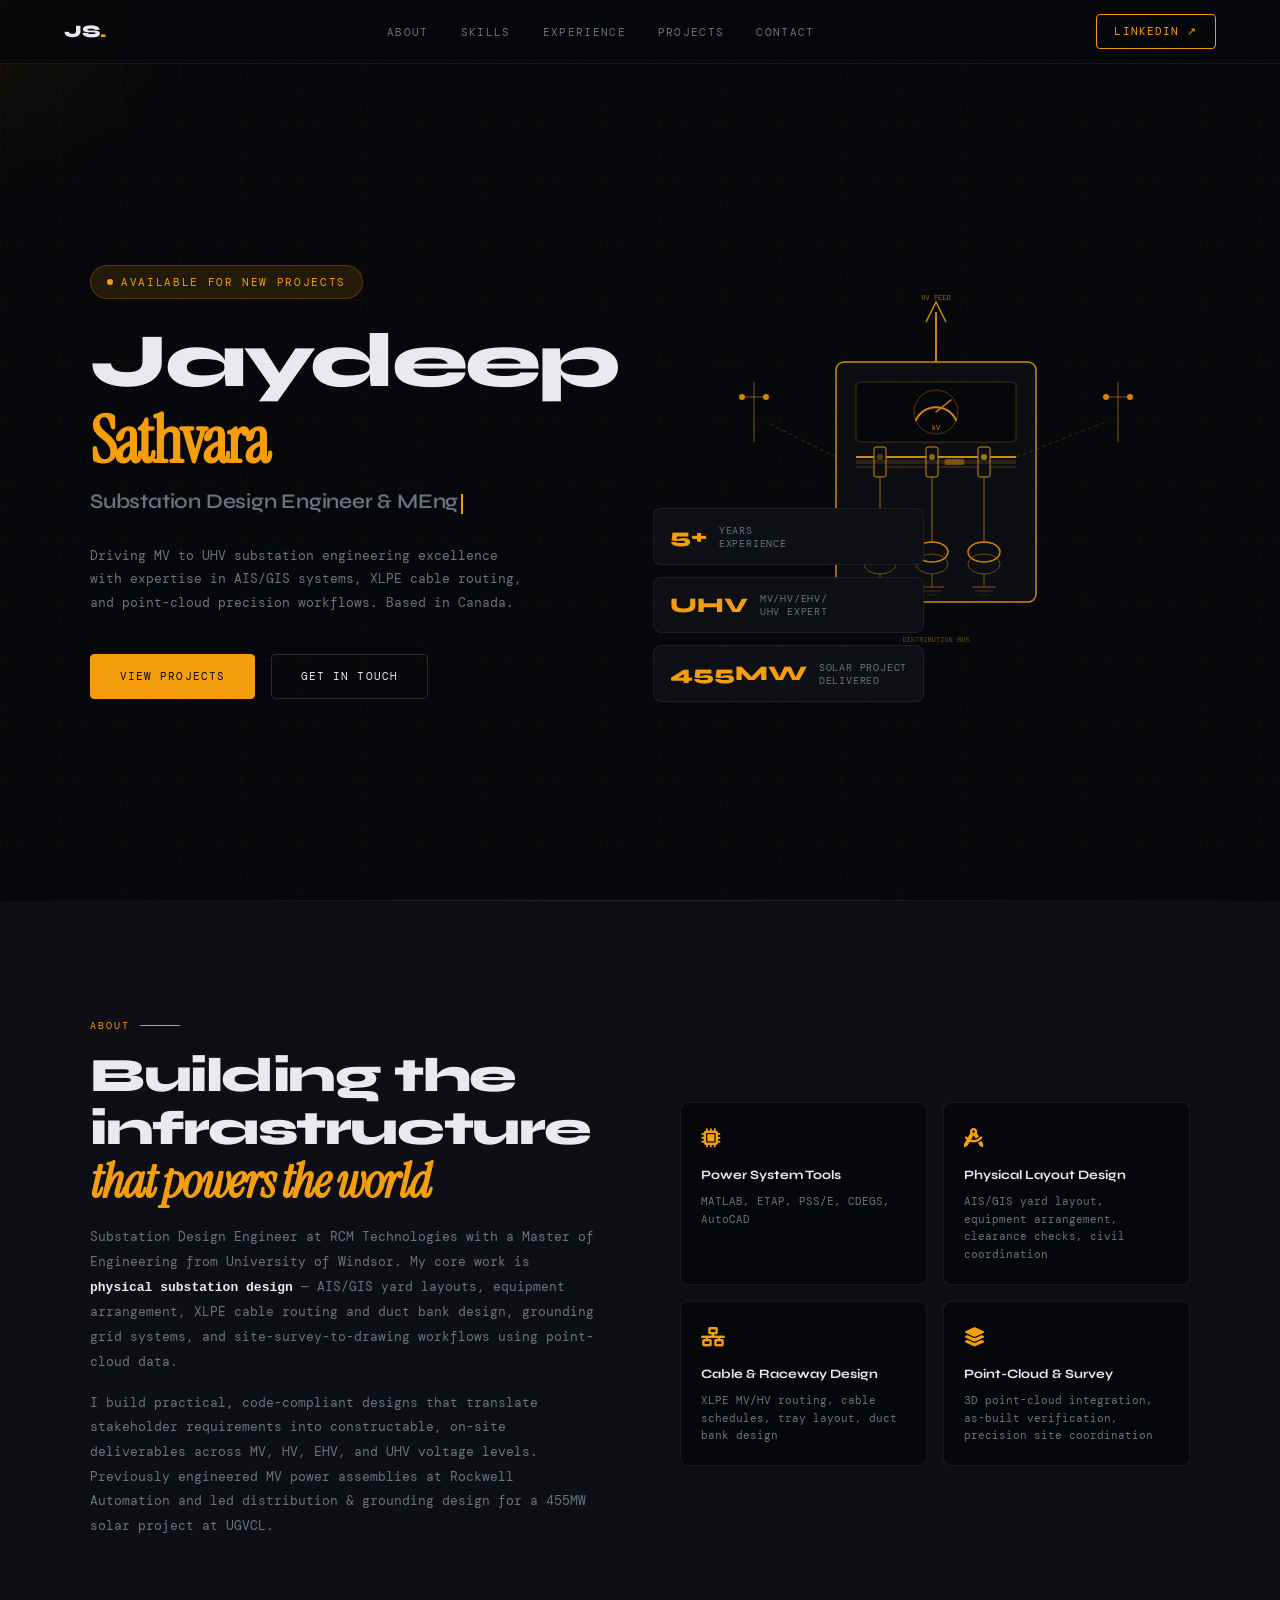
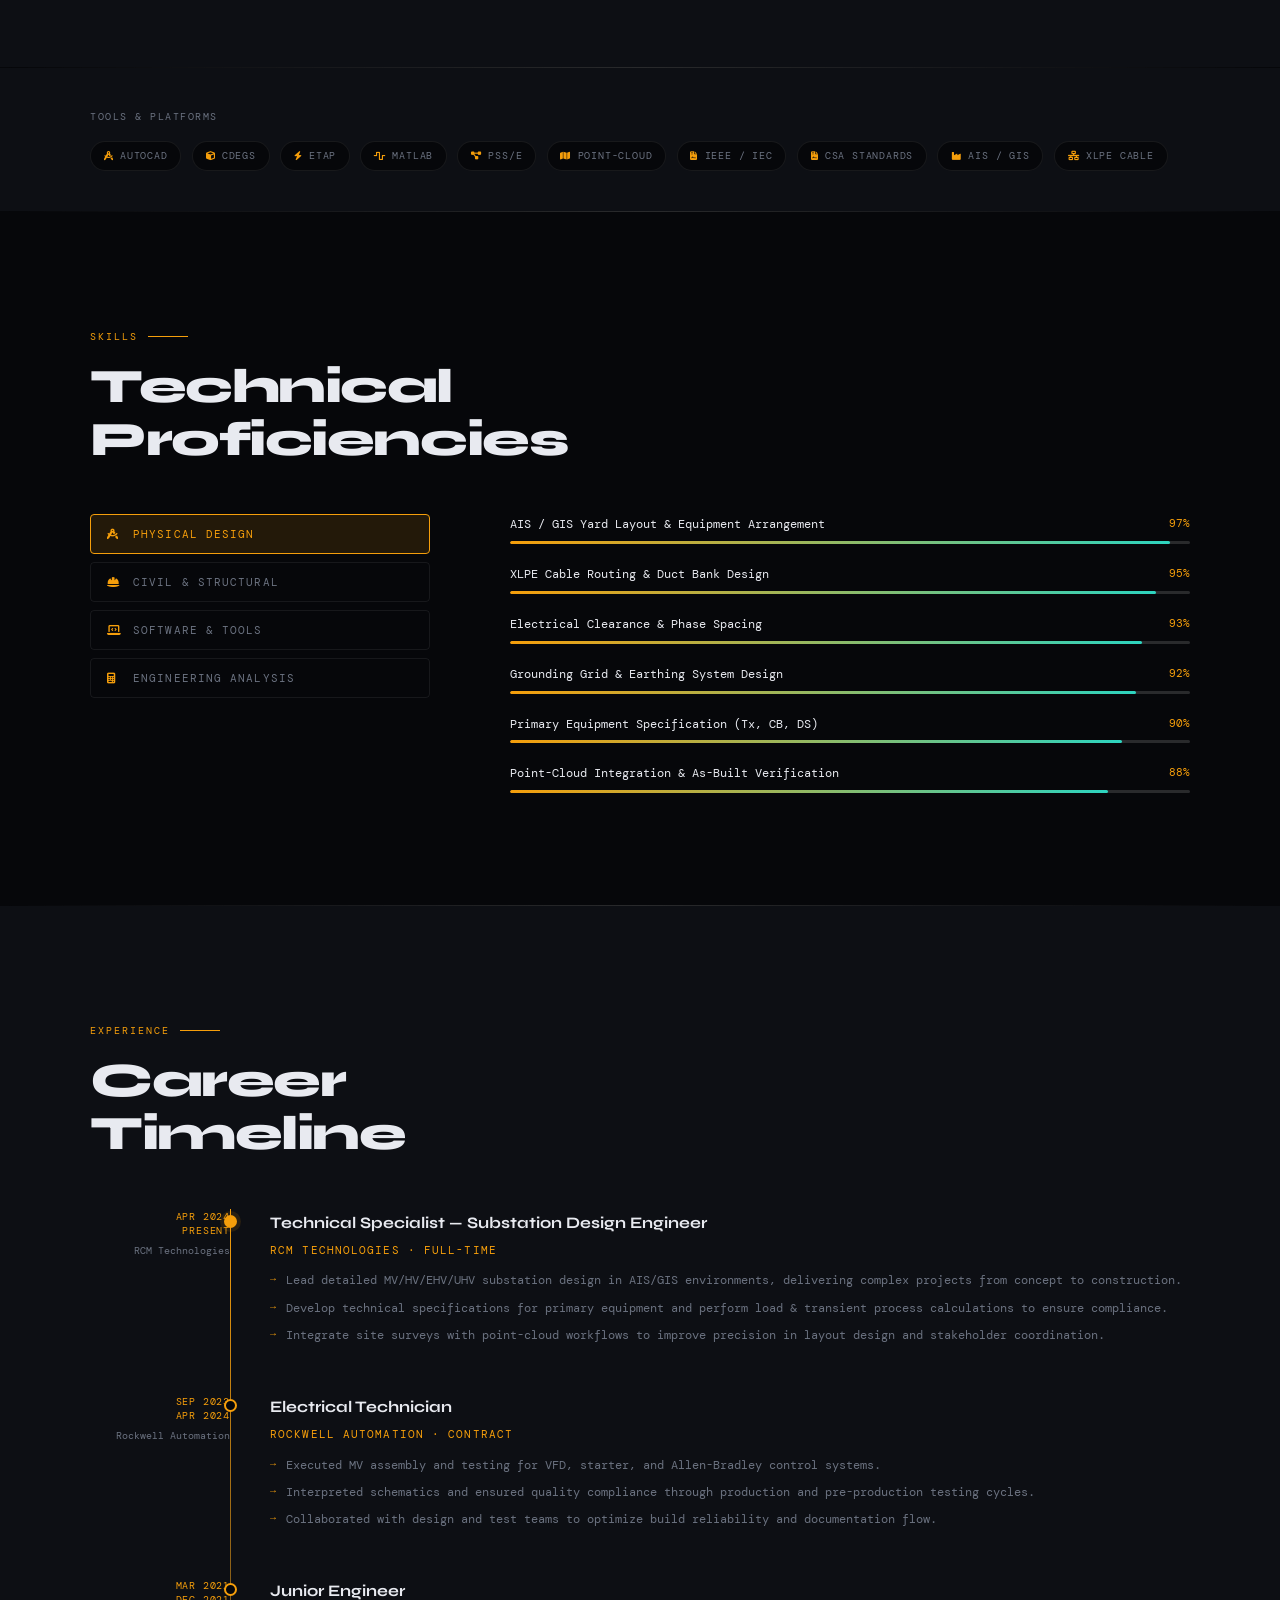
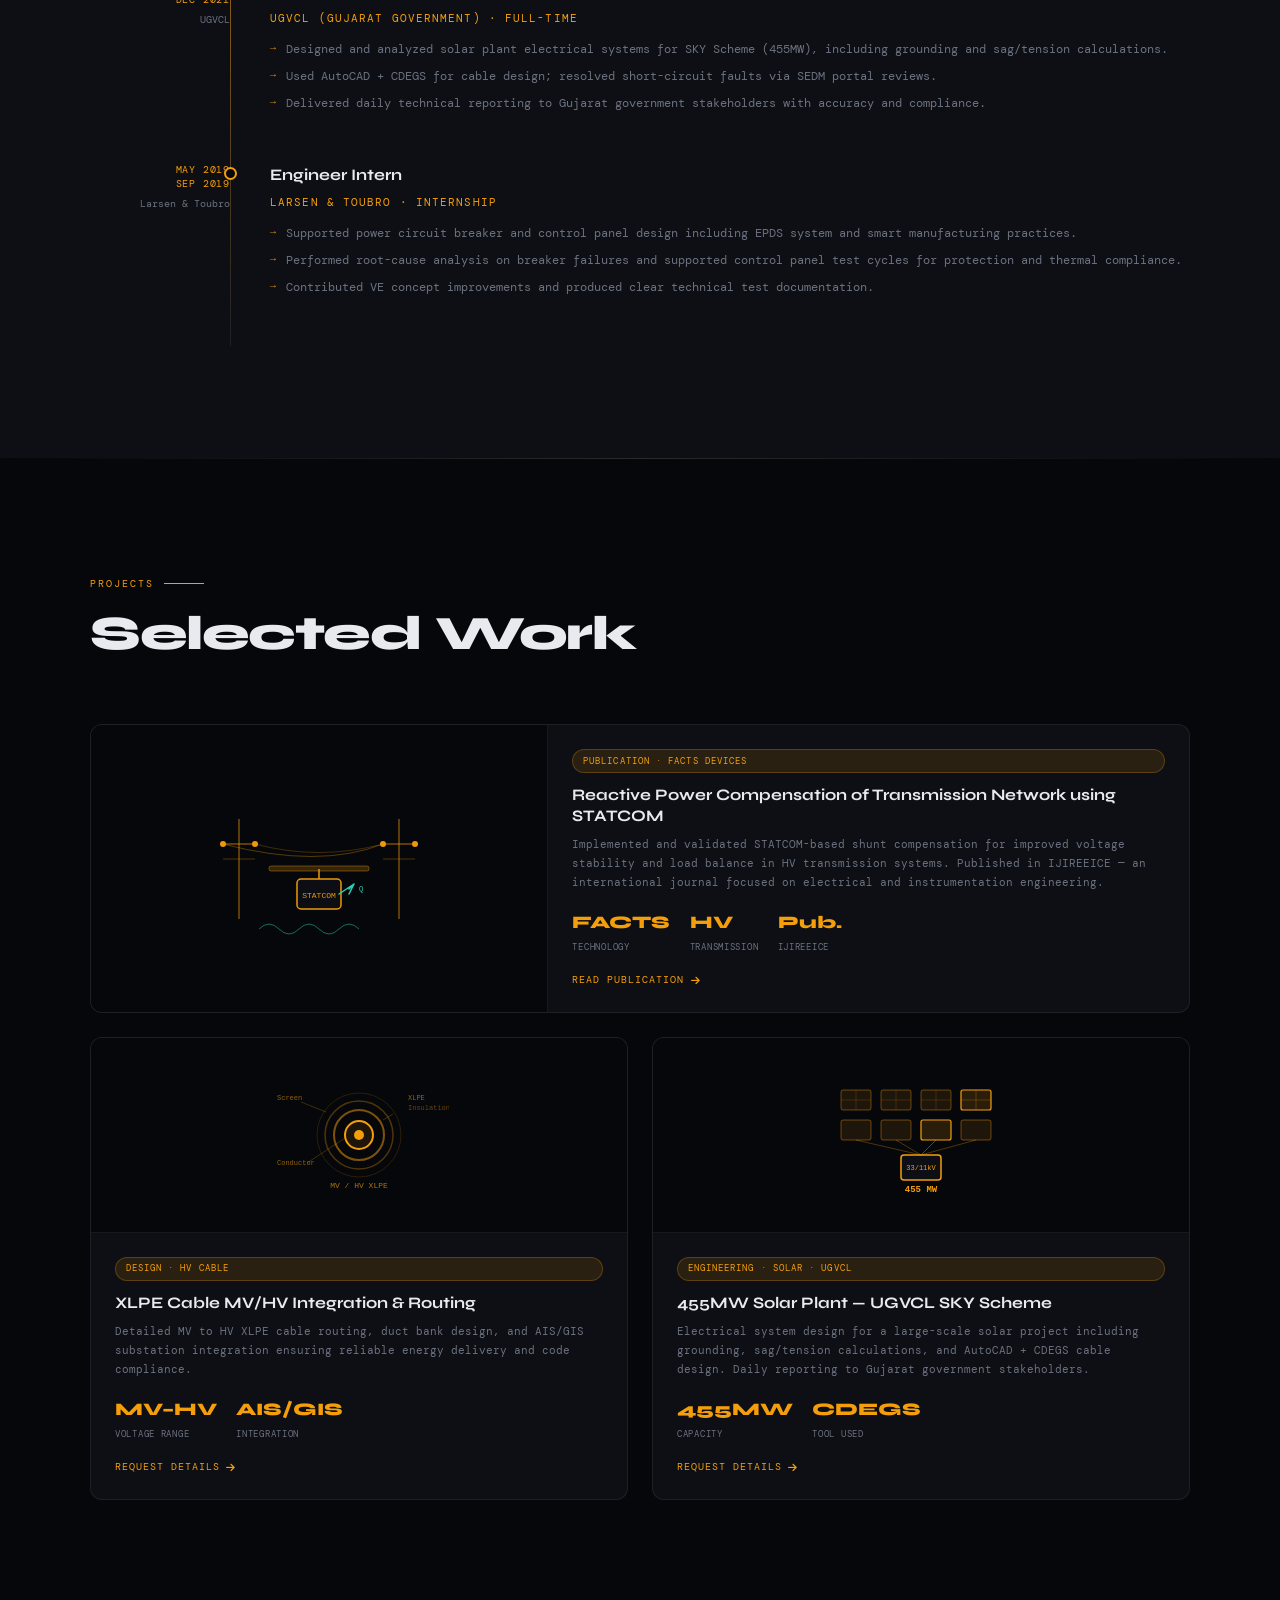
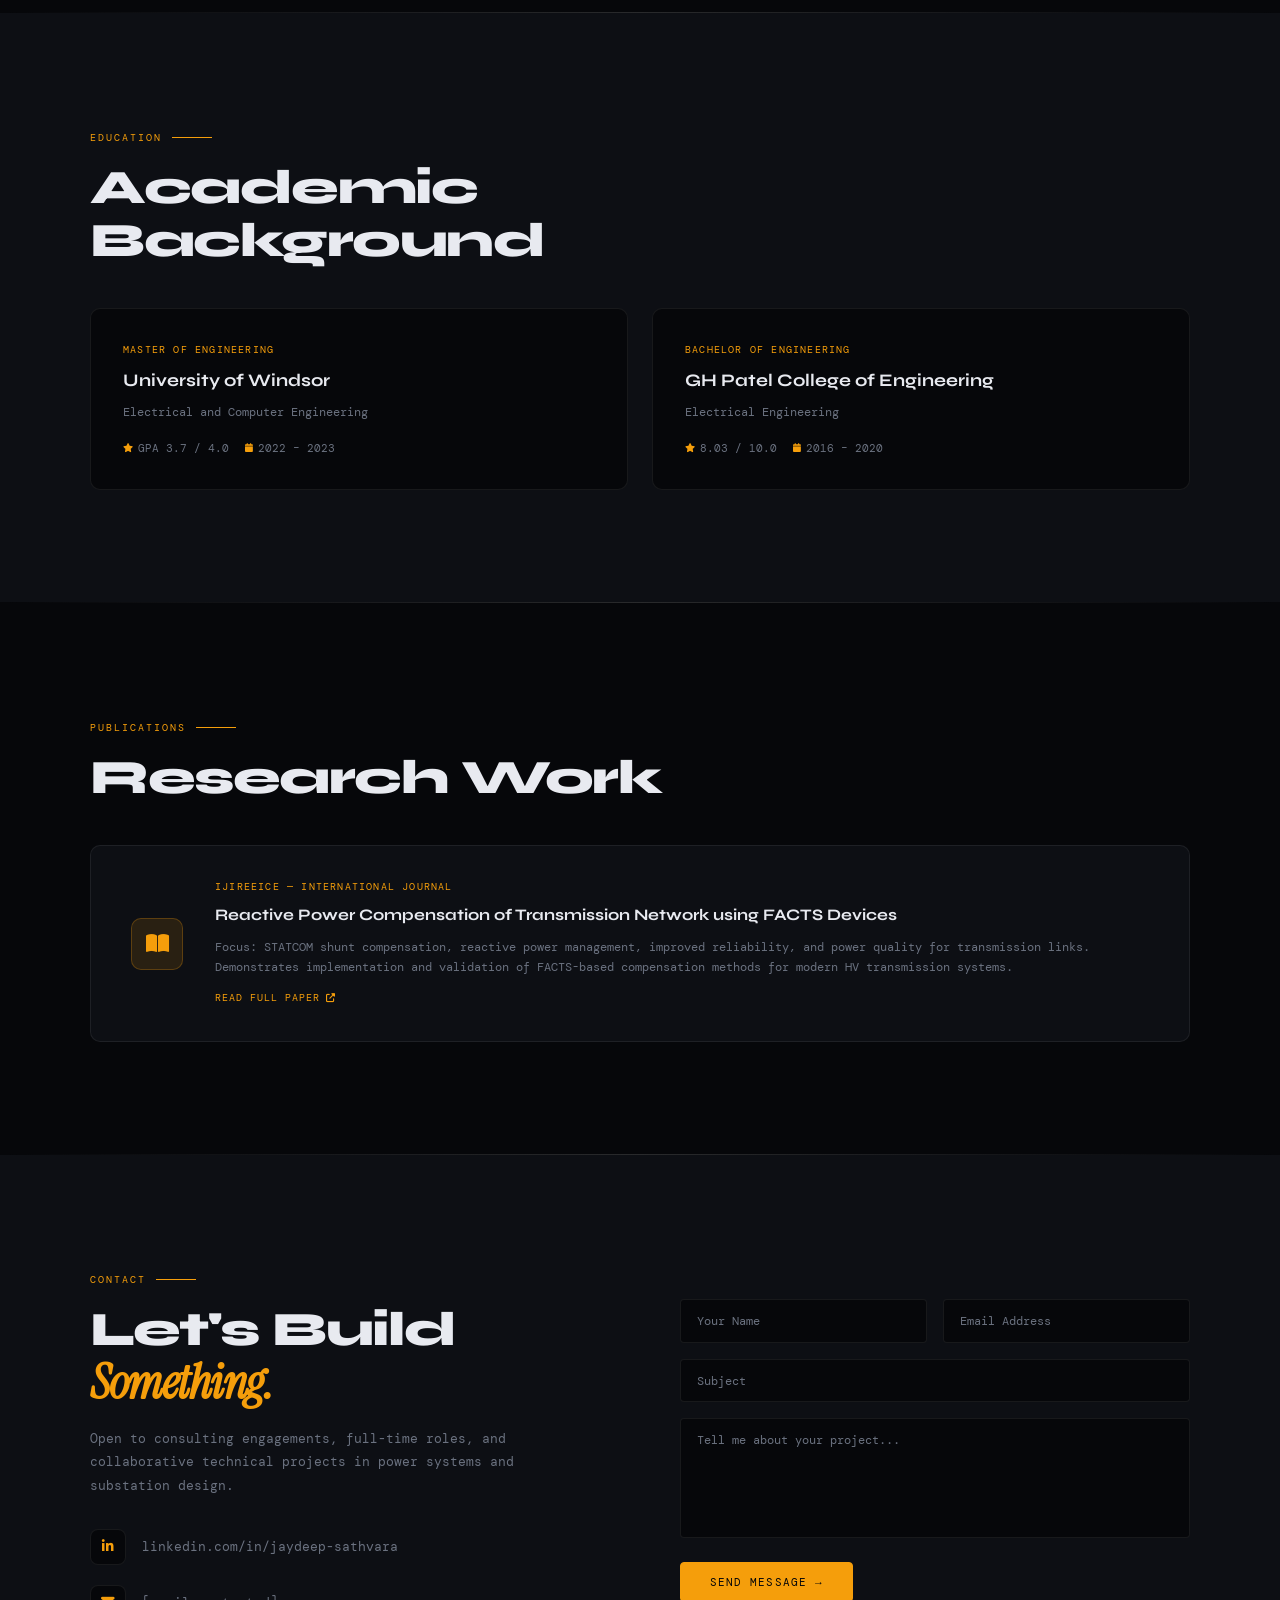
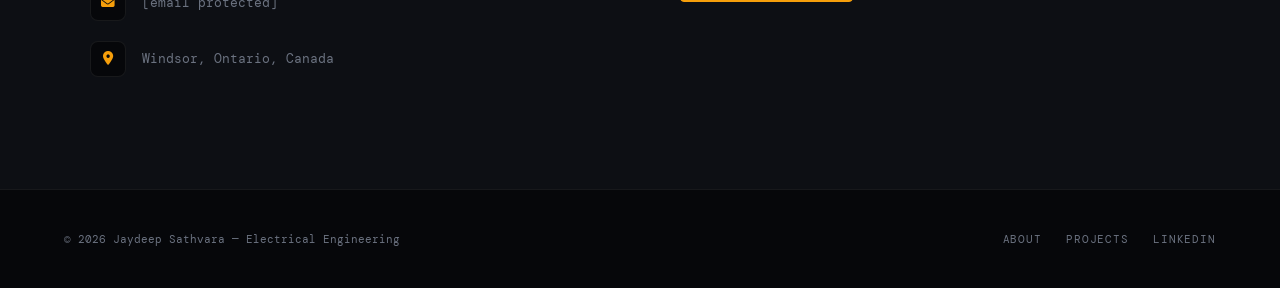
==== commit e228d9cf: "Update index.html" ====
--- a/index.html
+++ b/index.html
@@ -617,37 +617,45 @@
       gap: 1rem;
     }
 
+    /* ── PROJECT CARDS (no images) ─────────────────────────── */
     .projects-grid {
       display: grid;
-      grid-template-columns: repeat(auto-fill, minmax(320px, 1fr));
+      grid-template-columns: 1fr 1fr;
       gap: 1.5rem;
     }
-
     .proj-card {
       background: var(--surface);
       border: 1px solid var(--border);
       border-radius: 12px;
       overflow: hidden;
       transition: border-color 0.3s, transform 0.3s;
-      position: relative;
-      group: true;
+      display: flex;
+      flex-direction: column;
     }
     .proj-card:hover {
       border-color: var(--amber);
       transform: translateY(-6px);
     }
-
-    .proj-img {
-      width: 100%;
-      aspect-ratio: 16/9;
-      object-fit: cover;
-      display: block;
-      filter: grayscale(20%) brightness(0.8);
-      transition: filter 0.4s;
-    }
-    .proj-card:hover .proj-img { filter: grayscale(0%) brightness(0.9); }
-
-    .proj-body { padding: 1.25rem; }
+    .proj-card.proj-featured {
+      grid-column: 1 / -1;
+      display: grid;
+      grid-template-columns: 1fr 1.4fr;
+    }
+    .proj-visual {
+      background: var(--bg);
+      display: flex;
+      align-items: center;
+      justify-content: center;
+      padding: 2rem;
+      border-right: 1px solid var(--border);
+      min-height: 200px;
+    }
+    .proj-card:not(.proj-featured) .proj-visual {
+      border-right: none;
+      border-bottom: 1px solid var(--border);
+      min-height: 160px;
+    }
+    .proj-body { padding: 1.5rem; flex: 1; display: flex; flex-direction: column; }
     .proj-tag {
       display: inline-block;
       font-size: 9px;
@@ -663,7 +671,7 @@
     .proj-title {
       font-family: var(--font-head);
       font-weight: 700;
-      font-size: 0.95rem;
+      font-size: 1rem;
       color: var(--text);
       margin-bottom: 0.5rem;
       line-height: 1.3;
@@ -671,8 +679,32 @@
     .proj-desc {
       font-size: 11px;
       color: var(--muted);
-      line-height: 1.7;
+      line-height: 1.75;
       margin-bottom: 1rem;
+      flex: 1;
+    }
+    .proj-metrics {
+      display: flex;
+      gap: 1.2rem;
+      margin-bottom: 1rem;
+      flex-wrap: wrap;
+    }
+    .proj-metric {
+      display: flex;
+      flex-direction: column;
+      gap: 0.1rem;
+    }
+    .proj-metric-val {
+      font-family: var(--font-head);
+      font-weight: 800;
+      font-size: 1.1rem;
+      color: var(--amber);
+    }
+    .proj-metric-label {
+      font-size: 9px;
+      letter-spacing: 0.08em;
+      text-transform: uppercase;
+      color: var(--muted);
     }
     .proj-link {
       font-size: 10px;
@@ -686,8 +718,13 @@
       transition: gap 0.2s;
     }
     .proj-link:hover { gap: 0.7rem; }
-
-    /* ── EDUCATION ──────────────────────────────────────────── */
+    @media (max-width: 900px) {
+      .proj-card.proj-featured { grid-column: 1; grid-template-columns: 1fr; }
+      .proj-card.proj-featured .proj-visual { border-right: none; border-bottom: 1px solid var(--border); }
+    }
+    @media (max-width: 600px) {
+      .projects-grid { grid-template-columns: 1fr; }
+    }
     #education { background: var(--surface); }
     .edu-grid {
       display: grid;
@@ -946,6 +983,25 @@
       .projects-grid { grid-template-columns: 1fr; }
       .about-cards { grid-template-columns: 1fr; }
     }
+
+    /* ── TOOL BADGES ────────────────────────────────────────── */
+    .tool-badge {
+      display: inline-flex;
+      align-items: center;
+      gap: 0.4rem;
+      font-size: 10px;
+      letter-spacing: 0.08em;
+      text-transform: uppercase;
+      color: var(--muted);
+      background: var(--bg);
+      border: 1px solid var(--border);
+      padding: 0.35rem 0.8rem;
+      border-radius: 100px;
+      transition: color 0.2s, border-color 0.2s;
+      white-space: nowrap;
+    }
+    .tool-badge i { color: var(--amber); font-size: 9px; }
+    .tool-badge:hover { color: var(--text); border-color: var(--amber); }
 
     /* ── TYPED CURSOR ───────────────────────────────────────── */
     .typed-cursor {
@@ -1119,8 +1175,8 @@
             <div class="about-text appear">
               <div class="section-label">About</div>
               <h2 class="section-title">Building the infrastructure<br><em style="font-family:var(--font-serif);font-style:italic;color:var(--amber)">that powers the world</em></h2>
-              <p>Substation Design Engineer at RCM Technologies with a Master of Engineering from University of Windsor and deep expertise in MV, HV, EHV, and UHV systems, AIS/GIS substations, and XLPE cable engineering.</p>
-              <p>I build practical, code-compliant designs that connect stakeholder objectives to on-site constructability and long-term reliability. Previously engineered MV power assemblies at Rockwell Automation and led distribution & grounding studies for a 455MW solar project at UGVCL.</p>
+              <p>Substation Design Engineer at RCM Technologies with a Master of Engineering from University of Windsor. My core work is <strong style="color:var(--text)">physical substation design</strong> — AIS/GIS yard layouts, equipment arrangement, XLPE cable routing and duct bank design, grounding grid systems, and site-survey-to-drawing workflows using point-cloud data.</p>
+              <p>I build practical, code-compliant designs that translate stakeholder requirements into constructable, on-site deliverables across MV, HV, EHV, and UHV voltage levels. Previously engineered MV power assemblies at Rockwell Automation and led distribution & grounding design for a 455MW solar project at UGVCL.</p>
             </div>
             <div class="about-cards appear appear-delay-1">
               <div class="about-card">
@@ -1129,21 +1185,44 @@
                 <p>MATLAB, ETAP, PSS/E, CDEGS, AutoCAD</p>
               </div>
               <div class="about-card">
-                <div class="about-card-icon"><i class="fas fa-bolt"></i></div>
-                <h4>Substation Expertise</h4>
-                <p>MV/HV/EHV/UHV, AIS/GIS, XLPE cables, earthing, protection</p>
+                <div class="about-card-icon"><i class="fas fa-drafting-compass"></i></div>
+                <h4>Physical Layout Design</h4>
+                <p>AIS/GIS yard layout, equipment arrangement, clearance checks, civil coordination</p>
               </div>
               <div class="about-card">
-                <div class="about-card-icon"><i class="fas fa-chart-line"></i></div>
-                <h4>Domain Skills</h4>
-                <p>Load flow, short-circuit, transient stability, relay settings</p>
+                <div class="about-card-icon"><i class="fas fa-network-wired"></i></div>
+                <h4>Cable & Raceway Design</h4>
+                <p>XLPE MV/HV routing, cable schedules, tray layout, duct bank design</p>
               </div>
               <div class="about-card">
                 <div class="about-card-icon"><i class="fas fa-layer-group"></i></div>
-                <h4>Point-Cloud Workflows</h4>
-                <p>Site survey integration, precision layout design & coordination</p>
+                <h4>Point-Cloud & Survey</h4>
+                <p>3D point-cloud integration, as-built verification, precision site coordination</p>
               </div>
             </div>
+          </div>
+        </div>
+      </div>
+    </section>
+
+    <div class="divider"></div>
+
+    <!-- TOOLS STRIP -->
+    <section id="tools-strip" style="background:var(--surface);">
+      <div class="container">
+        <div style="padding:2.5rem 0; display:flex; flex-wrap:wrap; align-items:center; gap:1rem;">
+          <span style="font-size:10px;letter-spacing:0.15em;text-transform:uppercase;color:var(--muted);margin-right:0.5rem;white-space:nowrap;">Tools & Platforms</span>
+          <div style="display:flex;flex-wrap:wrap;gap:0.65rem;">
+            <span class="tool-badge"><i class="fas fa-drafting-compass"></i> AutoCAD</span>
+            <span class="tool-badge"><i class="fas fa-cube"></i> CDEGS</span>
+            <span class="tool-badge"><i class="fas fa-bolt"></i> ETAP</span>
+            <span class="tool-badge"><i class="fas fa-wave-square"></i> MATLAB</span>
+            <span class="tool-badge"><i class="fas fa-project-diagram"></i> PSS/E</span>
+            <span class="tool-badge"><i class="fas fa-map"></i> Point-Cloud</span>
+            <span class="tool-badge"><i class="fas fa-file-contract"></i> IEEE / IEC</span>
+            <span class="tool-badge"><i class="fas fa-file-contract"></i> CSA Standards</span>
+            <span class="tool-badge"><i class="fas fa-industry"></i> AIS / GIS</span>
+            <span class="tool-badge"><i class="fas fa-network-wired"></i> XLPE Cable</span>
           </div>
         </div>
       </div>
@@ -1160,42 +1239,71 @@
 
           <div class="skills-layout" style="margin-top:3rem;">
             <div class="skill-categories appear">
-              <button class="skill-cat-btn active" onclick="switchCat('power', this)">
-                <i class="fas fa-bolt"></i> Power Systems
+              <button class="skill-cat-btn active" onclick="switchCat('physical', this)">
+                <i class="fas fa-drafting-compass"></i> Physical Design
+              </button>
+              <button class="skill-cat-btn" onclick="switchCat('civil', this)">
+                <i class="fas fa-hard-hat"></i> Civil & Structural
               </button>
               <button class="skill-cat-btn" onclick="switchCat('software', this)">
                 <i class="fas fa-laptop-code"></i> Software & Tools
               </button>
-              <button class="skill-cat-btn" onclick="switchCat('substation', this)">
-                <i class="fas fa-industry"></i> Substation Design
-              </button>
-              <button class="skill-cat-btn" onclick="switchCat('standards', this)">
-                <i class="fas fa-file-contract"></i> Standards & Codes
+              <button class="skill-cat-btn" onclick="switchCat('analysis', this)">
+                <i class="fas fa-calculator"></i> Engineering Analysis
               </button>
             </div>
 
             <div class="appear appear-delay-1">
-              <div class="skills-panel active" id="cat-power">
+              <div class="skills-panel active" id="cat-physical">
                 <div class="skill-bars">
                   <div class="skill-bar-item">
-                    <div class="skill-bar-header"><span class="skill-bar-name">Load Flow & Short-Circuit Analysis</span><span class="skill-bar-pct">95%</span></div>
+                    <div class="skill-bar-header"><span class="skill-bar-name">AIS / GIS Yard Layout & Equipment Arrangement</span><span class="skill-bar-pct">97%</span></div>
+                    <div class="skill-bar-track"><div class="skill-bar-fill" data-w="97"></div></div>
+                  </div>
+                  <div class="skill-bar-item">
+                    <div class="skill-bar-header"><span class="skill-bar-name">XLPE Cable Routing & Duct Bank Design</span><span class="skill-bar-pct">95%</span></div>
                     <div class="skill-bar-track"><div class="skill-bar-fill" data-w="95"></div></div>
                   </div>
                   <div class="skill-bar-item">
-                    <div class="skill-bar-header"><span class="skill-bar-name">Protection Coordination</span><span class="skill-bar-pct">90%</span></div>
+                    <div class="skill-bar-header"><span class="skill-bar-name">Electrical Clearance & Phase Spacing</span><span class="skill-bar-pct">93%</span></div>
+                    <div class="skill-bar-track"><div class="skill-bar-fill" data-w="93"></div></div>
+                  </div>
+                  <div class="skill-bar-item">
+                    <div class="skill-bar-header"><span class="skill-bar-name">Grounding Grid & Earthing System Design</span><span class="skill-bar-pct">92%</span></div>
+                    <div class="skill-bar-track"><div class="skill-bar-fill" data-w="92"></div></div>
+                  </div>
+                  <div class="skill-bar-item">
+                    <div class="skill-bar-header"><span class="skill-bar-name">Primary Equipment Specification (Tx, CB, DS)</span><span class="skill-bar-pct">90%</span></div>
                     <div class="skill-bar-track"><div class="skill-bar-fill" data-w="90"></div></div>
                   </div>
                   <div class="skill-bar-item">
-                    <div class="skill-bar-header"><span class="skill-bar-name">Transient Stability Analysis</span><span class="skill-bar-pct">88%</span></div>
+                    <div class="skill-bar-header"><span class="skill-bar-name">Point-Cloud Integration & As-Built Verification</span><span class="skill-bar-pct">88%</span></div>
                     <div class="skill-bar-track"><div class="skill-bar-fill" data-w="88"></div></div>
                   </div>
-                  <div class="skill-bar-item">
-                    <div class="skill-bar-header"><span class="skill-bar-name">Reactive Power Compensation</span><span class="skill-bar-pct">85%</span></div>
+                </div>
+              </div>
+
+              <div class="skills-panel" id="cat-civil">
+                <div class="skill-bars">
+                  <div class="skill-bar-item">
+                    <div class="skill-bar-header"><span class="skill-bar-name">Substation Site Grading & Drainage</span><span class="skill-bar-pct">85%</span></div>
                     <div class="skill-bar-track"><div class="skill-bar-fill" data-w="85"></div></div>
                   </div>
                   <div class="skill-bar-item">
-                    <div class="skill-bar-header"><span class="skill-bar-name">Grounding & Earthing Design</span><span class="skill-bar-pct">92%</span></div>
+                    <div class="skill-bar-header"><span class="skill-bar-name">Equipment Foundation Coordination</span><span class="skill-bar-pct">83%</span></div>
+                    <div class="skill-bar-track"><div class="skill-bar-fill" data-w="83"></div></div>
+                  </div>
+                  <div class="skill-bar-item">
+                    <div class="skill-bar-header"><span class="skill-bar-name">Cable Tray & Raceway Layout</span><span class="skill-bar-pct">92%</span></div>
                     <div class="skill-bar-track"><div class="skill-bar-fill" data-w="92"></div></div>
+                  </div>
+                  <div class="skill-bar-item">
+                    <div class="skill-bar-header"><span class="skill-bar-name">Constructability Review & Stakeholder Coordination</span><span class="skill-bar-pct">90%</span></div>
+                    <div class="skill-bar-track"><div class="skill-bar-fill" data-w="90"></div></div>
+                  </div>
+                  <div class="skill-bar-item">
+                    <div class="skill-bar-header"><span class="skill-bar-name">Bill of Materials & Procurement Support</span><span class="skill-bar-pct">87%</span></div>
+                    <div class="skill-bar-track"><div class="skill-bar-fill" data-w="87"></div></div>
                   </div>
                 </div>
               </div>
@@ -1203,70 +1311,45 @@
               <div class="skills-panel" id="cat-software">
                 <div class="skill-bars">
                   <div class="skill-bar-item">
-                    <div class="skill-bar-header"><span class="skill-bar-name">ETAP</span><span class="skill-bar-pct">93%</span></div>
-                    <div class="skill-bar-track"><div class="skill-bar-fill" data-w="93"></div></div>
-                  </div>
-                  <div class="skill-bar-item">
-                    <div class="skill-bar-header"><span class="skill-bar-name">MATLAB / Simulink</span><span class="skill-bar-pct">88%</span></div>
+                    <div class="skill-bar-header"><span class="skill-bar-name">AutoCAD (2D Layout & Drawings)</span><span class="skill-bar-pct">95%</span></div>
+                    <div class="skill-bar-track"><div class="skill-bar-fill" data-w="95"></div></div>
+                  </div>
+                  <div class="skill-bar-item">
+                    <div class="skill-bar-header"><span class="skill-bar-name">CDEGS (Grounding Analysis)</span><span class="skill-bar-pct">88%</span></div>
                     <div class="skill-bar-track"><div class="skill-bar-fill" data-w="88"></div></div>
                   </div>
                   <div class="skill-bar-item">
-                    <div class="skill-bar-header"><span class="skill-bar-name">AutoCAD</span><span class="skill-bar-pct">90%</span></div>
+                    <div class="skill-bar-header"><span class="skill-bar-name">ETAP (Load Flow & Short Circuit)</span><span class="skill-bar-pct">85%</span></div>
+                    <div class="skill-bar-track"><div class="skill-bar-fill" data-w="85"></div></div>
+                  </div>
+                  <div class="skill-bar-item">
+                    <div class="skill-bar-header"><span class="skill-bar-name">MATLAB / Simulink</span><span class="skill-bar-pct">82%</span></div>
+                    <div class="skill-bar-track"><div class="skill-bar-fill" data-w="82"></div></div>
+                  </div>
+                  <div class="skill-bar-item">
+                    <div class="skill-bar-header"><span class="skill-bar-name">PSS/E</span><span class="skill-bar-pct">78%</span></div>
+                    <div class="skill-bar-track"><div class="skill-bar-fill" data-w="78"></div></div>
+                  </div>
+                </div>
+              </div>
+
+              <div class="skills-panel" id="cat-analysis">
+                <div class="skill-bars">
+                  <div class="skill-bar-item">
+                    <div class="skill-bar-header"><span class="skill-bar-name">Load Flow & Short-Circuit Calculations</span><span class="skill-bar-pct">88%</span></div>
+                    <div class="skill-bar-track"><div class="skill-bar-fill" data-w="88"></div></div>
+                  </div>
+                  <div class="skill-bar-item">
+                    <div class="skill-bar-header"><span class="skill-bar-name">Sag & Tension Calculations</span><span class="skill-bar-pct">85%</span></div>
+                    <div class="skill-bar-track"><div class="skill-bar-fill" data-w="85"></div></div>
+                  </div>
+                  <div class="skill-bar-item">
+                    <div class="skill-bar-header"><span class="skill-bar-name">Insulation Coordination</span><span class="skill-bar-pct">83%</span></div>
+                    <div class="skill-bar-track"><div class="skill-bar-fill" data-w="83"></div></div>
+                  </div>
+                  <div class="skill-bar-item">
+                    <div class="skill-bar-header"><span class="skill-bar-name">IEEE / IEC / CSA Standards Compliance</span><span class="skill-bar-pct">90%</span></div>
                     <div class="skill-bar-track"><div class="skill-bar-fill" data-w="90"></div></div>
-                  </div>
-                  <div class="skill-bar-item">
-                    <div class="skill-bar-header"><span class="skill-bar-name">CDEGS</span><span class="skill-bar-pct">82%</span></div>
-                    <div class="skill-bar-track"><div class="skill-bar-fill" data-w="82"></div></div>
-                  </div>
-                  <div class="skill-bar-item">
-                    <div class="skill-bar-header"><span class="skill-bar-name">PSS/E</span><span class="skill-bar-pct">80%</span></div>
-                    <div class="skill-bar-track"><div class="skill-bar-fill" data-w="80"></div></div>
-                  </div>
-                </div>
-              </div>
-
-              <div class="skills-panel" id="cat-substation">
-                <div class="skill-bars">
-                  <div class="skill-bar-item">
-                    <div class="skill-bar-header"><span class="skill-bar-name">MV/HV/EHV/UHV Substation Design</span><span class="skill-bar-pct">95%</span></div>
-                    <div class="skill-bar-track"><div class="skill-bar-fill" data-w="95"></div></div>
-                  </div>
-                  <div class="skill-bar-item">
-                    <div class="skill-bar-header"><span class="skill-bar-name">AIS / GIS Systems</span><span class="skill-bar-pct">92%</span></div>
-                    <div class="skill-bar-track"><div class="skill-bar-fill" data-w="92"></div></div>
-                  </div>
-                  <div class="skill-bar-item">
-                    <div class="skill-bar-header"><span class="skill-bar-name">XLPE Cable Routing</span><span class="skill-bar-pct">90%</span></div>
-                    <div class="skill-bar-track"><div class="skill-bar-fill" data-w="90"></div></div>
-                  </div>
-                  <div class="skill-bar-item">
-                    <div class="skill-bar-header"><span class="skill-bar-name">Point-Cloud Integration</span><span class="skill-bar-pct">85%</span></div>
-                    <div class="skill-bar-track"><div class="skill-bar-fill" data-w="85"></div></div>
-                  </div>
-                  <div class="skill-bar-item">
-                    <div class="skill-bar-header"><span class="skill-bar-name">Primary Equipment Specification</span><span class="skill-bar-pct">88%</span></div>
-                    <div class="skill-bar-track"><div class="skill-bar-fill" data-w="88"></div></div>
-                  </div>
-                </div>
-              </div>
-
-              <div class="skills-panel" id="cat-standards">
-                <div class="skill-bars">
-                  <div class="skill-bar-item">
-                    <div class="skill-bar-header"><span class="skill-bar-name">IEEE Standards</span><span class="skill-bar-pct">90%</span></div>
-                    <div class="skill-bar-track"><div class="skill-bar-fill" data-w="90"></div></div>
-                  </div>
-                  <div class="skill-bar-item">
-                    <div class="skill-bar-header"><span class="skill-bar-name">IEC Standards</span><span class="skill-bar-pct">88%</span></div>
-                    <div class="skill-bar-track"><div class="skill-bar-fill" data-w="88"></div></div>
-                  </div>
-                  <div class="skill-bar-item">
-                    <div class="skill-bar-header"><span class="skill-bar-name">NERC / NEC Compliance</span><span class="skill-bar-pct">82%</span></div>
-                    <div class="skill-bar-track"><div class="skill-bar-fill" data-w="82"></div></div>
-                  </div>
-                  <div class="skill-bar-item">
-                    <div class="skill-bar-header"><span class="skill-bar-name">CSA Standards (Canada)</span><span class="skill-bar-pct">80%</span></div>
-                    <div class="skill-bar-track"><div class="skill-bar-fill" data-w="80"></div></div>
                   </div>
                 </div>
               </div>
@@ -1368,33 +1451,132 @@
             </div>
           </div>
           <div class="projects-grid">
-            <article class="proj-card appear">
-              <img class="proj-img" src="https://images.unsplash.com/photo-1601456904316-54f7de1f89db?auto=format&fit=crop&w=900&q=80" alt="STATCOM" loading="lazy"/>
+
+            <!-- FEATURED: STATCOM Publication -->
+            <article class="proj-card proj-featured appear">
+              <div class="proj-visual">
+                <svg viewBox="0 0 220 160" fill="none" xmlns="http://www.w3.org/2000/svg" style="width:100%;max-width:220px;">
+                  <!-- Transmission line towers -->
+                  <line x1="30" y1="30" x2="30" y2="130" stroke="rgba(245,158,11,0.5)" stroke-width="1.5"/>
+                  <line x1="14" y1="55" x2="46" y2="55" stroke="rgba(245,158,11,0.5)" stroke-width="1.5"/>
+                  <line x1="14" y1="70" x2="46" y2="70" stroke="rgba(245,158,11,0.3)" stroke-width="1"/>
+                  <circle cx="14" cy="55" r="3" fill="#f59e0b"/>
+                  <circle cx="46" cy="55" r="3" fill="#f59e0b"/>
+                  <line x1="190" y1="30" x2="190" y2="130" stroke="rgba(245,158,11,0.5)" stroke-width="1.5"/>
+                  <line x1="174" y1="55" x2="206" y2="55" stroke="rgba(245,158,11,0.5)" stroke-width="1.5"/>
+                  <line x1="174" y1="70" x2="206" y2="70" stroke="rgba(245,158,11,0.3)" stroke-width="1"/>
+                  <circle cx="174" cy="55" r="3" fill="#f59e0b"/>
+                  <circle cx="206" cy="55" r="3" fill="#f59e0b"/>
+                  <!-- Lines between towers -->
+                  <path d="M14 55 Q110 80 174 55" stroke="rgba(245,158,11,0.35)" stroke-width="1" fill="none"/>
+                  <path d="M46 55 Q110 72 174 55" stroke="rgba(245,158,11,0.25)" stroke-width="1" fill="none"/>
+                  <!-- STATCOM box -->
+                  <rect x="88" y="90" width="44" height="30" rx="4" fill="#0d0f14" stroke="#f59e0b" stroke-width="1.5"/>
+                  <text x="110" y="109" font-size="8" fill="#f59e0b" text-anchor="middle" font-family="monospace">STATCOM</text>
+                  <line x1="110" y1="80" x2="110" y2="90" stroke="#f59e0b" stroke-width="1.5"/>
+                  <!-- Bus connection -->
+                  <rect x="60" y="77" width="100" height="5" rx="2" fill="rgba(245,158,11,0.2)" stroke="rgba(245,158,11,0.4)" stroke-width="1"/>
+                  <!-- Q arrows -->
+                  <path d="M130 105 L145 95 L140 100 M145 95 L140 105" stroke="#2dd4bf" stroke-width="1.5" fill="none" stroke-linecap="round"/>
+                  <text x="150" y="102" font-size="7" fill="#2dd4bf" font-family="monospace">Q</text>
+                  <!-- Reactive power wave -->
+                  <path d="M50 140 Q60 130 70 140 Q80 150 90 140 Q100 130 110 140 Q120 150 130 140 Q140 130 150 140" stroke="rgba(45,212,191,0.5)" stroke-width="1" fill="none"/>
+                  <animate attributeName="opacity" values="1;0.6;1" dur="3s" repeatCount="indefinite"/>
+                </svg>
+              </div>
               <div class="proj-body">
-                <span class="proj-tag">Publication · FACTS</span>
-                <h3 class="proj-title">Reactive Power Compensation with STATCOM</h3>
-                <p class="proj-desc">Implemented and validated STATCOM-based shunt compensation for improved voltage stability and load balance in HV transmission systems.</p>
+                <span class="proj-tag">Publication · FACTS Devices</span>
+                <h3 class="proj-title">Reactive Power Compensation of Transmission Network using STATCOM</h3>
+                <p class="proj-desc">Implemented and validated STATCOM-based shunt compensation for improved voltage stability and load balance in HV transmission systems. Published in IJIREEICE — an international journal focused on electrical and instrumentation engineering.</p>
+                <div class="proj-metrics">
+                  <div class="proj-metric"><div class="proj-metric-val">FACTS</div><div class="proj-metric-label">Technology</div></div>
+                  <div class="proj-metric"><div class="proj-metric-val">HV</div><div class="proj-metric-label">Transmission</div></div>
+                  <div class="proj-metric"><div class="proj-metric-val">Pub.</div><div class="proj-metric-label">IJIREEICE</div></div>
+                </div>
                 <a href="https://ijireeice.com/papers/reactive-power-compensation-of-transmission-network-using-facts-devices/" target="_blank" rel="noopener" class="proj-link">Read Publication <i class="fas fa-arrow-right"></i></a>
               </div>
             </article>
+
+            <!-- XLPE Cable Design -->
             <article class="proj-card appear appear-delay-1">
-              <img class="proj-img" src="https://images.unsplash.com/photo-1645128055965-81f7c02d42a7?auto=format&fit=crop&w=900&q=80" alt="XLPE cable" loading="lazy"/>
+              <div class="proj-visual">
+                <svg viewBox="0 0 180 130" fill="none" xmlns="http://www.w3.org/2000/svg" style="width:100%;max-width:180px;">
+                  <!-- Cable cross section -->
+                  <circle cx="90" cy="65" r="42" fill="none" stroke="rgba(245,158,11,0.15)" stroke-width="1"/>
+                  <circle cx="90" cy="65" r="34" fill="#06070a" stroke="rgba(245,158,11,0.3)" stroke-width="1.5"/>
+                  <circle cx="90" cy="65" r="25" fill="none" stroke="rgba(245,158,11,0.5)" stroke-width="2"/>
+                  <circle cx="90" cy="65" r="14" fill="rgba(245,158,11,0.1)" stroke="#f59e0b" stroke-width="2"/>
+                  <circle cx="90" cy="65" r="5" fill="#f59e0b"/>
+                  <!-- Labels -->
+                  <text x="139" y="30" font-size="7" fill="rgba(245,158,11,0.6)" font-family="monospace">XLPE</text>
+                  <text x="139" y="40" font-size="7" fill="rgba(245,158,11,0.4)" font-family="monospace">Insulation</text>
+                  <line x1="124" y1="44" x2="114" y2="50" stroke="rgba(245,158,11,0.3)" stroke-width="0.8"/>
+                  <text x="8" y="30" font-size="7" fill="rgba(245,158,11,0.6)" font-family="monospace">Screen</text>
+                  <line x1="32" y1="32" x2="57" y2="42" stroke="rgba(245,158,11,0.3)" stroke-width="0.8"/>
+                  <text x="8" y="95" font-size="7" fill="rgba(245,158,11,0.6)" font-family="monospace">Conductor</text>
+                  <line x1="38" y1="93" x2="76" y2="68" stroke="rgba(245,158,11,0.3)" stroke-width="0.8"/>
+                  <!-- Voltage label -->
+                  <text x="90" y="118" font-size="8" fill="rgba(245,158,11,0.7)" text-anchor="middle" font-family="monospace">MV / HV XLPE</text>
+                </svg>
+              </div>
               <div class="proj-body">
-                <span class="proj-tag">Engineering · HV Cables</span>
-                <h3 class="proj-title">XLPE Cable MV/HV Integration</h3>
-                <p class="proj-desc">Detailed MV to HV XLPE cable installation and AIS/GIS substation integration for reliable energy delivery across industrial infrastructure.</p>
+                <span class="proj-tag">Design · HV Cable</span>
+                <h3 class="proj-title">XLPE Cable MV/HV Integration & Routing</h3>
+                <p class="proj-desc">Detailed MV to HV XLPE cable routing, duct bank design, and AIS/GIS substation integration ensuring reliable energy delivery and code compliance.</p>
+                <div class="proj-metrics">
+                  <div class="proj-metric"><div class="proj-metric-val">MV–HV</div><div class="proj-metric-label">Voltage Range</div></div>
+                  <div class="proj-metric"><div class="proj-metric-val">AIS/GIS</div><div class="proj-metric-label">Integration</div></div>
+                </div>
                 <a href="#contact" class="proj-link">Request Details <i class="fas fa-arrow-right"></i></a>
               </div>
             </article>
+
+            <!-- 455MW Solar - UGVCL -->
             <article class="proj-card appear appear-delay-2">
-              <img class="proj-img" src="https://images.unsplash.com/photo-1557683316-973673baf926?auto=format&fit=crop&w=900&q=80" alt="Battery modeling" loading="lazy"/>
+              <div class="proj-visual">
+                <svg viewBox="0 0 180 130" fill="none" xmlns="http://www.w3.org/2000/svg" style="width:100%;max-width:180px;">
+                  <!-- Solar panels grid -->
+                  <rect x="10" y="20" width="30" height="20" rx="2" fill="rgba(245,158,11,0.1)" stroke="rgba(245,158,11,0.4)" stroke-width="1"/>
+                  <line x1="10" y1="30" x2="40" y2="30" stroke="rgba(245,158,11,0.2)" stroke-width="0.8"/>
+                  <line x1="25" y1="20" x2="25" y2="40" stroke="rgba(245,158,11,0.2)" stroke-width="0.8"/>
+                  <rect x="50" y="20" width="30" height="20" rx="2" fill="rgba(245,158,11,0.1)" stroke="rgba(245,158,11,0.4)" stroke-width="1"/>
+                  <line x1="50" y1="30" x2="80" y2="30" stroke="rgba(245,158,11,0.2)" stroke-width="0.8"/>
+                  <line x1="65" y1="20" x2="65" y2="40" stroke="rgba(245,158,11,0.2)" stroke-width="0.8"/>
+                  <rect x="90" y="20" width="30" height="20" rx="2" fill="rgba(245,158,11,0.1)" stroke="rgba(245,158,11,0.4)" stroke-width="1"/>
+                  <line x1="90" y1="30" x2="120" y2="30" stroke="rgba(245,158,11,0.2)" stroke-width="0.8"/>
+                  <line x1="105" y1="20" x2="105" y2="40" stroke="rgba(245,158,11,0.2)" stroke-width="0.8"/>
+                  <rect x="130" y="20" width="30" height="20" rx="2" fill="rgba(245,158,11,0.15)" stroke="#f59e0b" stroke-width="1.2"/>
+                  <line x1="130" y1="30" x2="160" y2="30" stroke="rgba(245,158,11,0.3)" stroke-width="0.8"/>
+                  <line x1="145" y1="20" x2="145" y2="40" stroke="rgba(245,158,11,0.3)" stroke-width="0.8"/>
+                  <!-- Rows 2 -->
+                  <rect x="10" y="50" width="30" height="20" rx="2" fill="rgba(245,158,11,0.1)" stroke="rgba(245,158,11,0.4)" stroke-width="1"/>
+                  <rect x="50" y="50" width="30" height="20" rx="2" fill="rgba(245,158,11,0.1)" stroke="rgba(245,158,11,0.4)" stroke-width="1"/>
+                  <rect x="90" y="50" width="30" height="20" rx="2" fill="rgba(245,158,11,0.15)" stroke="#f59e0b" stroke-width="1.2"/>
+                  <rect x="130" y="50" width="30" height="20" rx="2" fill="rgba(245,158,11,0.1)" stroke="rgba(245,158,11,0.4)" stroke-width="1"/>
+                  <!-- Substation box -->
+                  <rect x="70" y="85" width="40" height="25" rx="3" fill="#0d0f14" stroke="#f59e0b" stroke-width="1.5"/>
+                  <text x="90" y="100" font-size="7" fill="#f59e0b" text-anchor="middle" font-family="monospace">33/11kV</text>
+                  <!-- Collector lines -->
+                  <line x1="25" y1="70" x2="90" y2="85" stroke="rgba(245,158,11,0.3)" stroke-width="1"/>
+                  <line x1="65" y1="70" x2="90" y2="85" stroke="rgba(245,158,11,0.3)" stroke-width="1"/>
+                  <line x1="105" y1="70" x2="90" y2="85" stroke="rgba(245,158,11,0.4)" stroke-width="1"/>
+                  <line x1="145" y1="70" x2="90" y2="85" stroke="rgba(245,158,11,0.3)" stroke-width="1"/>
+                  <!-- MW label -->
+                  <text x="90" y="122" font-size="9" fill="#f59e0b" text-anchor="middle" font-family="monospace" font-weight="bold">455 MW</text>
+                </svg>
+              </div>
               <div class="proj-body">
-                <span class="proj-tag">Research · Energy Storage</span>
-                <h3 class="proj-title">Li-ion Battery OCV-SOC Modeling</h3>
-                <p class="proj-desc">Developed precise open-circuit voltage modeling for battery storage optimization and performance forecasting in renewable energy systems.</p>
+                <span class="proj-tag">Engineering · Solar · UGVCL</span>
+                <h3 class="proj-title">455MW Solar Plant — UGVCL SKY Scheme</h3>
+                <p class="proj-desc">Electrical system design for a large-scale solar project including grounding, sag/tension calculations, and AutoCAD + CDEGS cable design. Daily reporting to Gujarat government stakeholders.</p>
+                <div class="proj-metrics">
+                  <div class="proj-metric"><div class="proj-metric-val">455MW</div><div class="proj-metric-label">Capacity</div></div>
+                  <div class="proj-metric"><div class="proj-metric-val">CDEGS</div><div class="proj-metric-label">Tool Used</div></div>
+                </div>
                 <a href="#contact" class="proj-link">Request Details <i class="fas fa-arrow-right"></i></a>
               </div>
             </article>
+
           </div>
         </div>
       </div>
@@ -1469,9 +1651,9 @@
                   <i class="fab fa-linkedin-in"></i>
                   linkedin.com/in/jaydeep-sathvara
                 </a>
-                <a href="mailto:jaydeep.sathvara@email.com" class="contact-link appear appear-delay-1">
+                <a href="/cdn-cgi/l/email-protection#89e3e8f0edececf9a7fae8fde1ffe8fbe8c9ece4e8e0e5a7eae6e4" class="contact-link appear appear-delay-1">
                   <i class="fas fa-envelope"></i>
-                  jaydeep.sathvara@email.com
+                  <span class="__cf_email__" data-cfemail="3a505b435e5f5f4a14495b4e524c5b485b7a5f575b535614595557">[email&#160;protected]</span>
                 </a>
                 <a href="#" class="contact-link appear appear-delay-2">
                   <i class="fas fa-map-marker-alt"></i>
@@ -1510,7 +1692,7 @@
     <i class="fas fa-arrow-up"></i>
   </button>
 
-  <script>
+  <script data-cfasync="false" src="/cdn-cgi/scripts/5c5dd728/cloudflare-static/email-decode.min.js"></script><script>
     // Cursor glow
     const glow = document.getElementById('cursor-glow');
     document.addEventListener('mousemove', e => {
@@ -1563,7 +1745,7 @@
     }
 
     // Animate initial bars
-    setTimeout(() => animateBars(document.getElementById('cat-power')), 400);
+    setTimeout(() => animateBars(document.getElementById('cat-physical')), 400);
 
     // Animate bars when skills section scrolls into view
     const skillsSection = document.getElementById('skills');
@@ -1592,9 +1774,10 @@
     // Typed effect for hero title
     const titles = [
       'Substation Design Engineer & MEng',
-      'MV / HV / EHV / UHV Specialist',
-      'AIS / GIS Systems Expert',
-      'XLPE Cable Design Engineer'
+      'AIS / GIS Physical Layout Specialist',
+      'XLPE Cable & Duct Bank Designer',
+      'MV → UHV Infrastructure Engineer',
+      'Point-Cloud & Site Survey Expert'
     ];
     let ti = 0, ci = 0, deleting = false;
     const titleEl = document.getElementById('typed-title');
@@ -1625,6 +1808,19 @@
       }
     }
     setTimeout(type, 1000);
+
+    // Active nav link highlight on scroll
+    const sections = document.querySelectorAll('section[id]');
+    const navLinks = document.querySelectorAll('.nav-links a');
+    window.addEventListener('scroll', () => {
+      let current = '';
+      sections.forEach(sec => {
+        if (window.scrollY >= sec.offsetTop - 120) current = sec.getAttribute('id');
+      });
+      navLinks.forEach(a => {
+        a.style.color = a.getAttribute('href') === '#' + current ? 'var(--amber)' : '';
+      });
+    });
   </script>
 </body>
 </html>
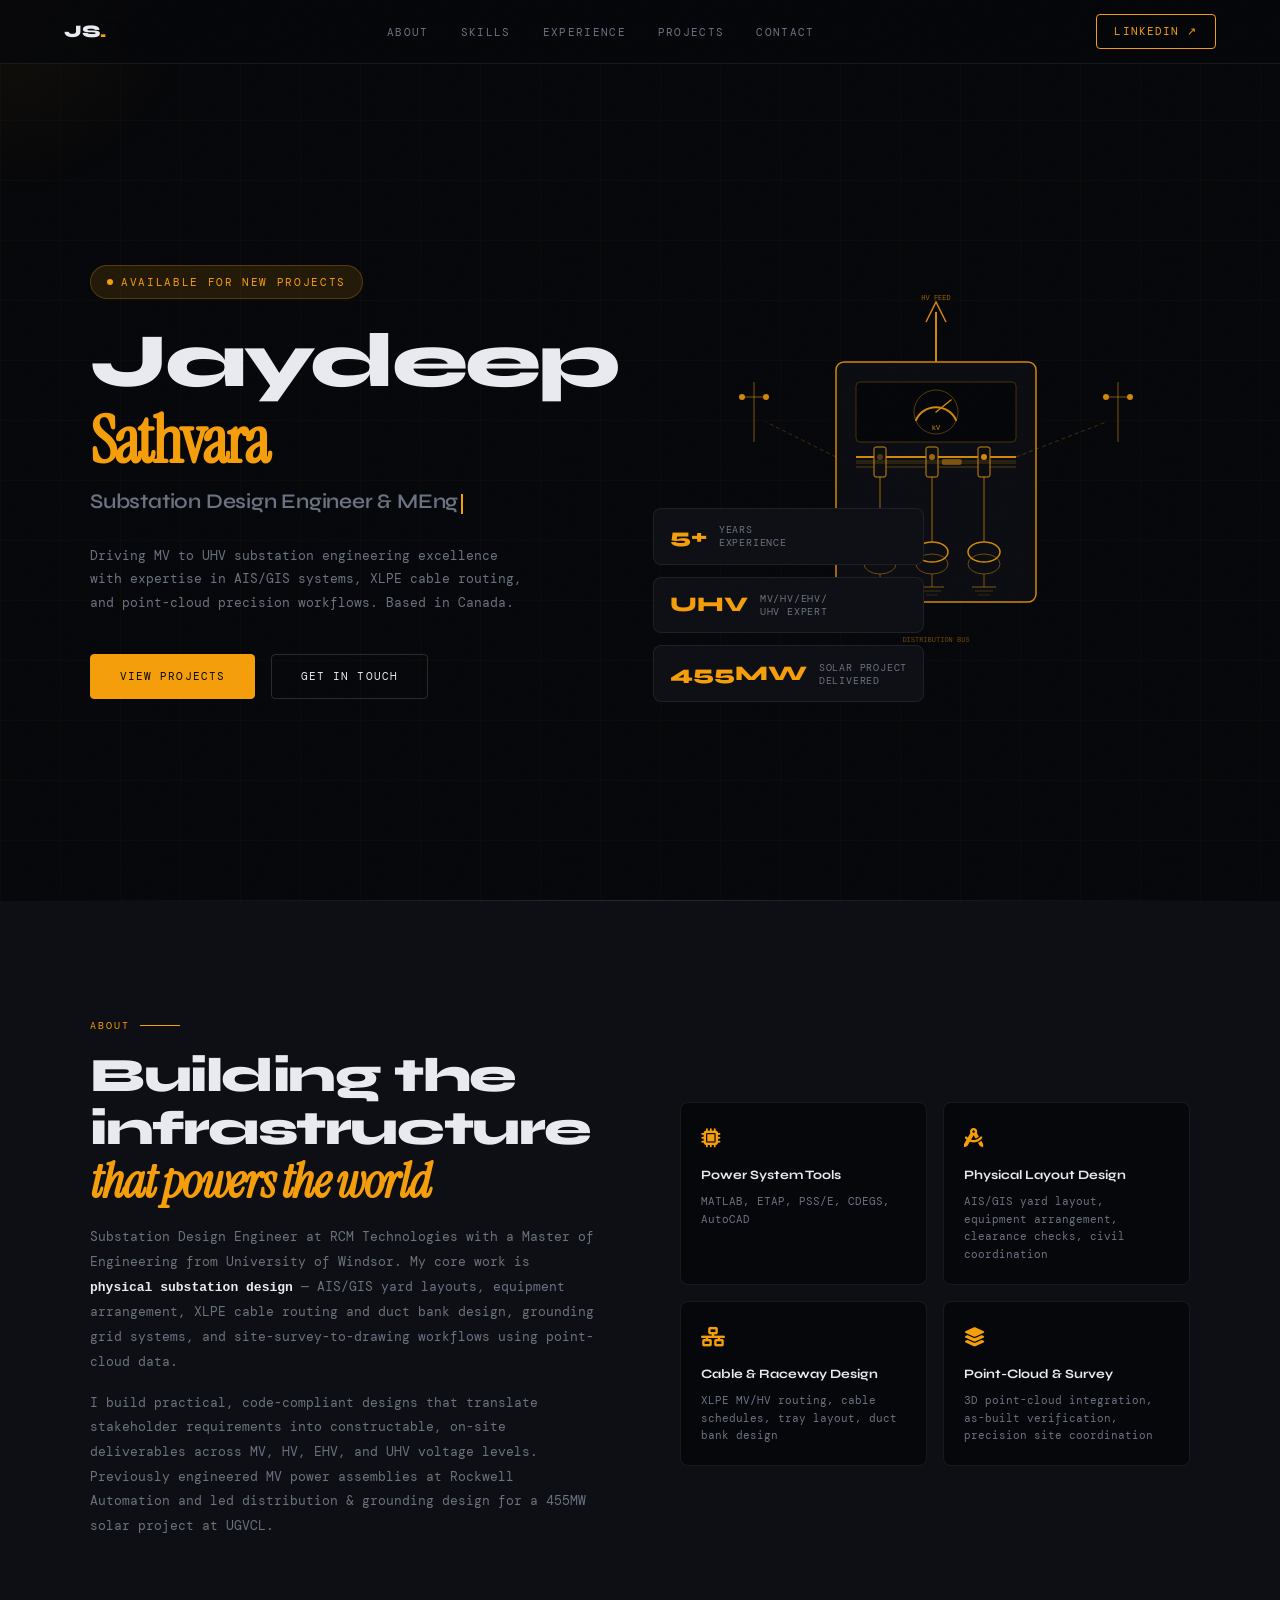
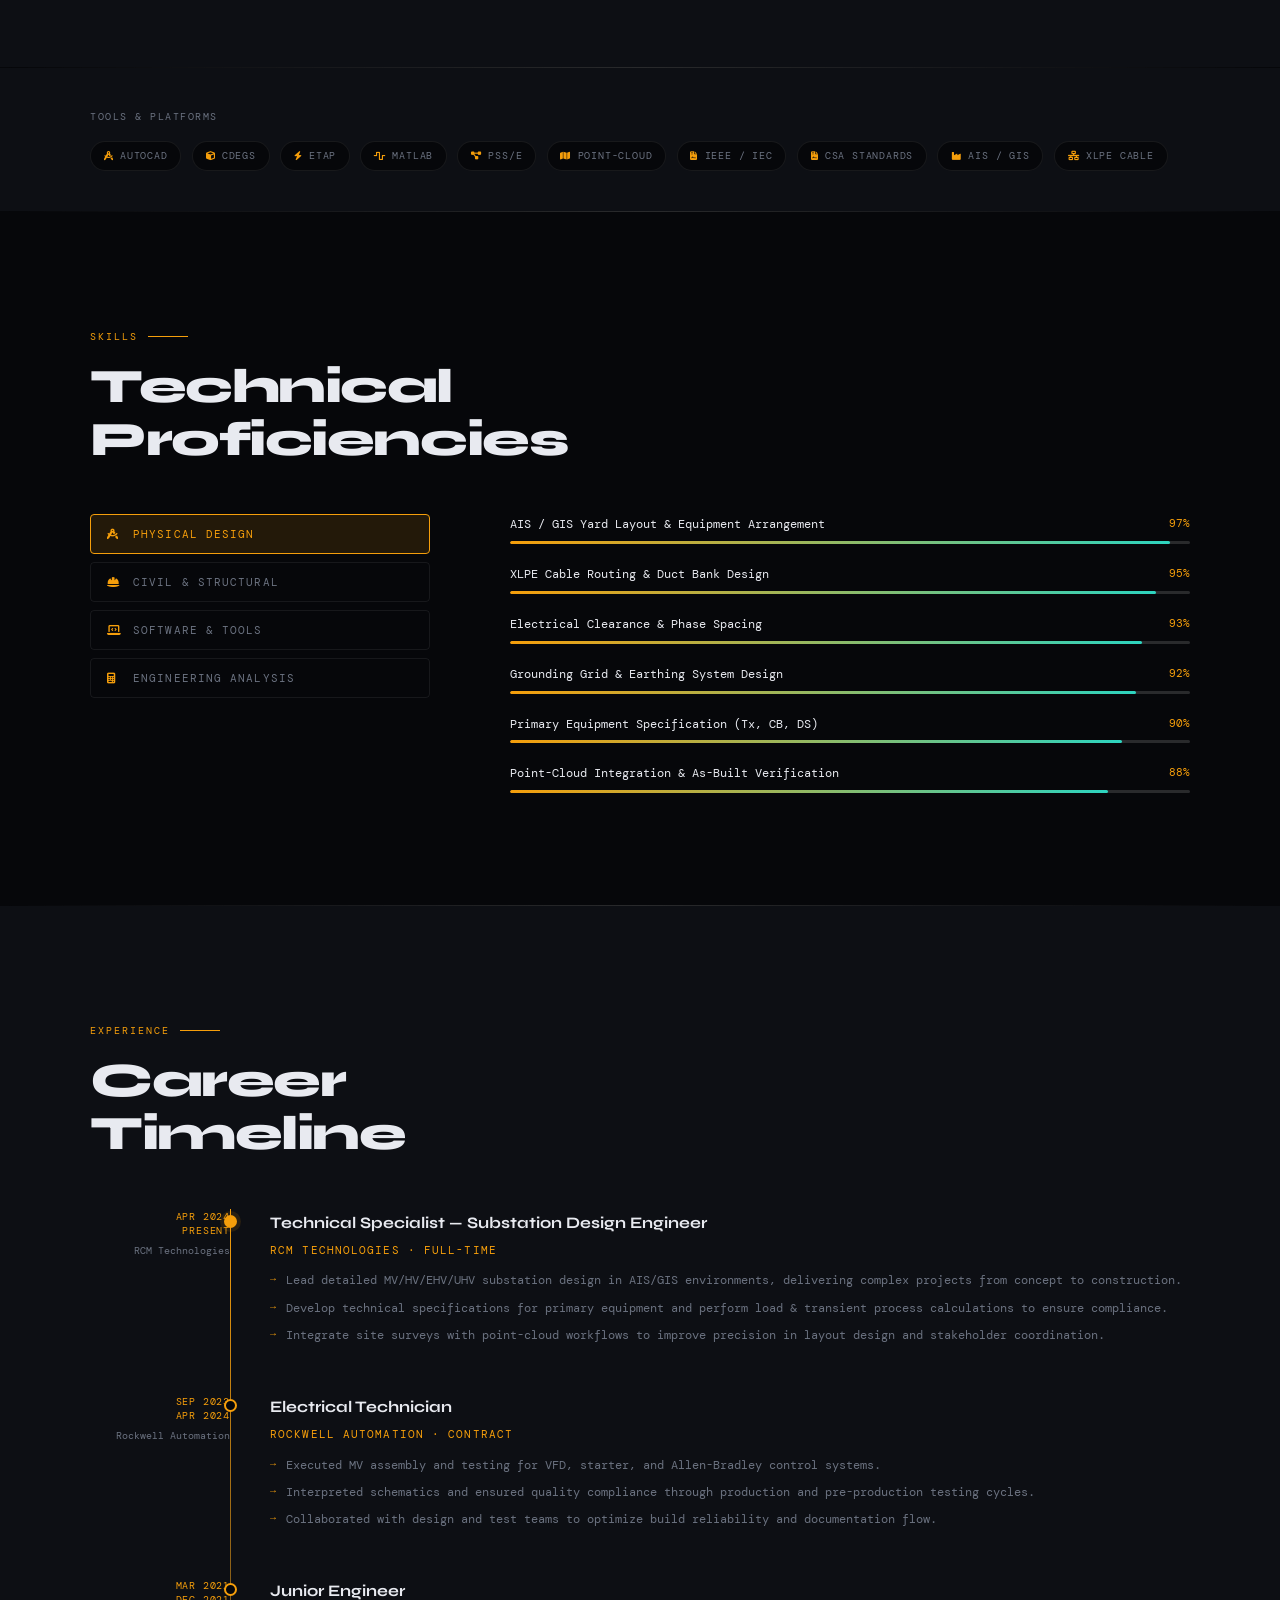
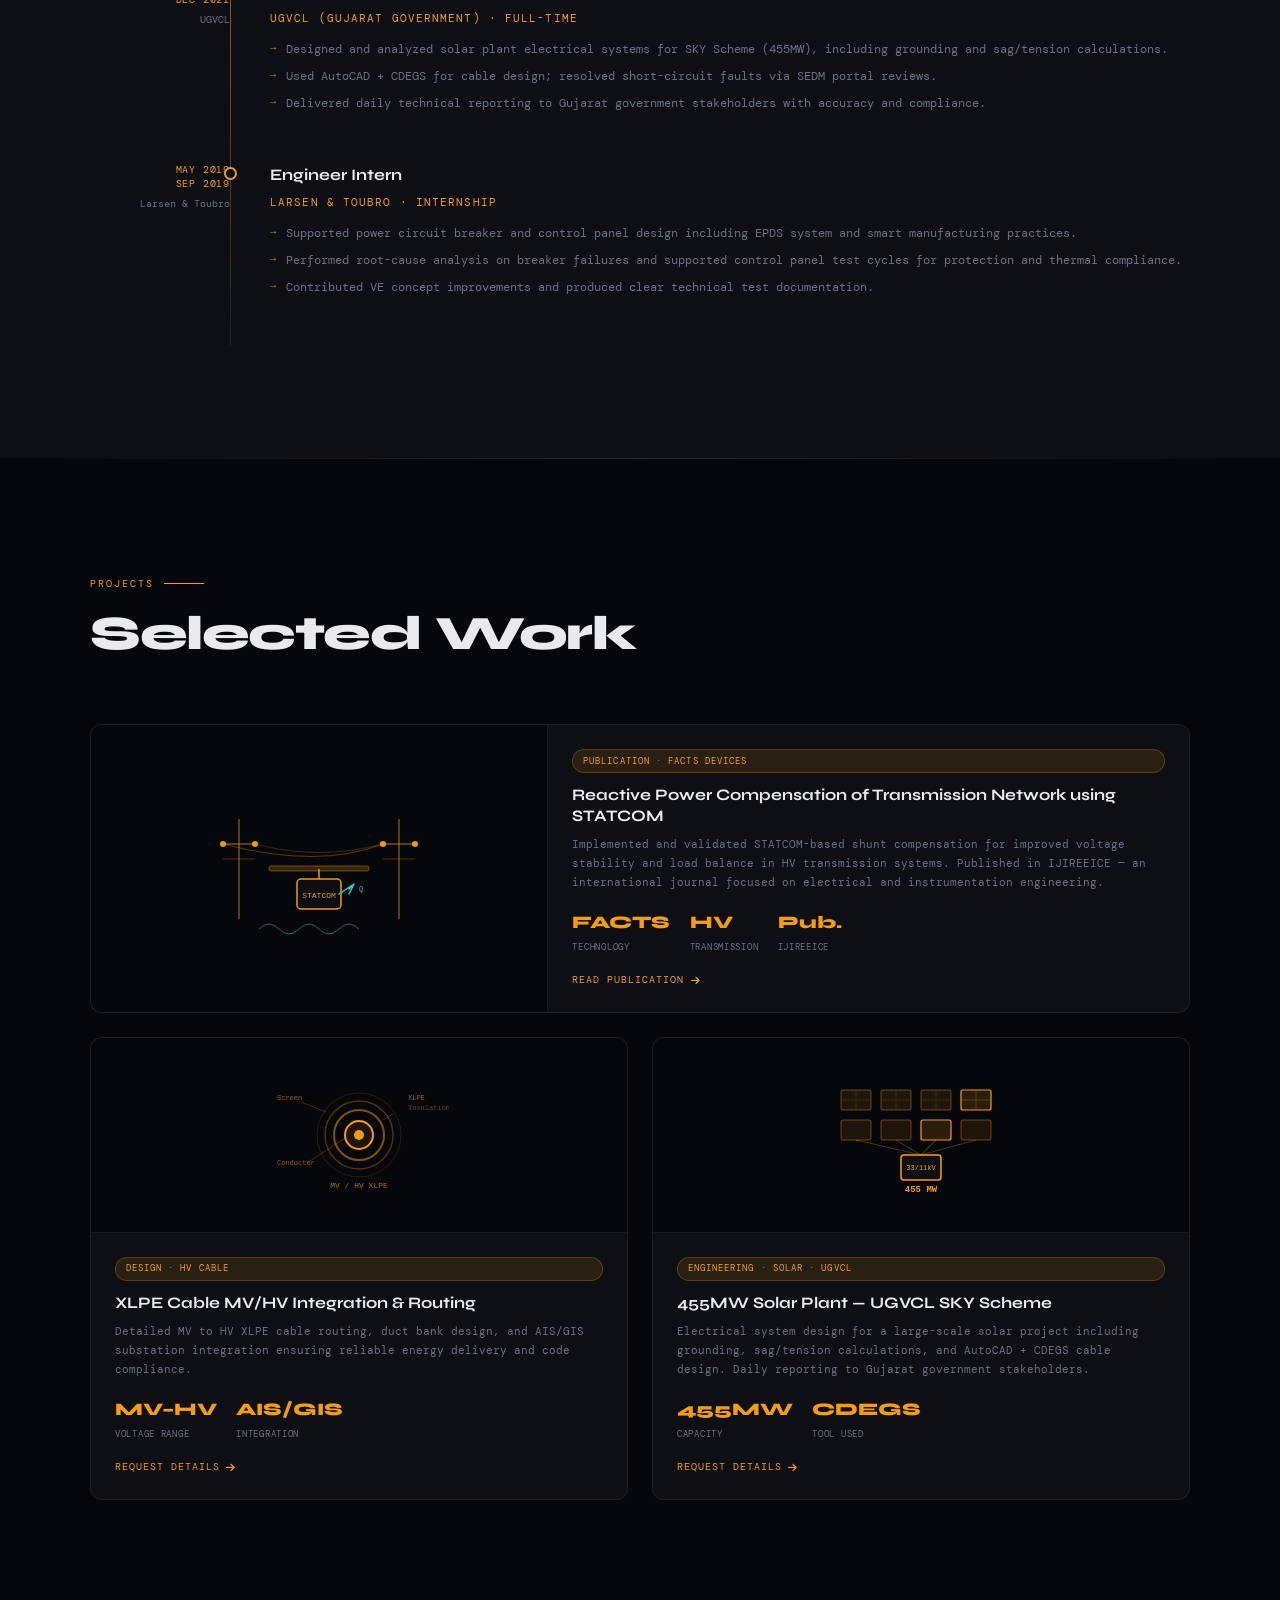
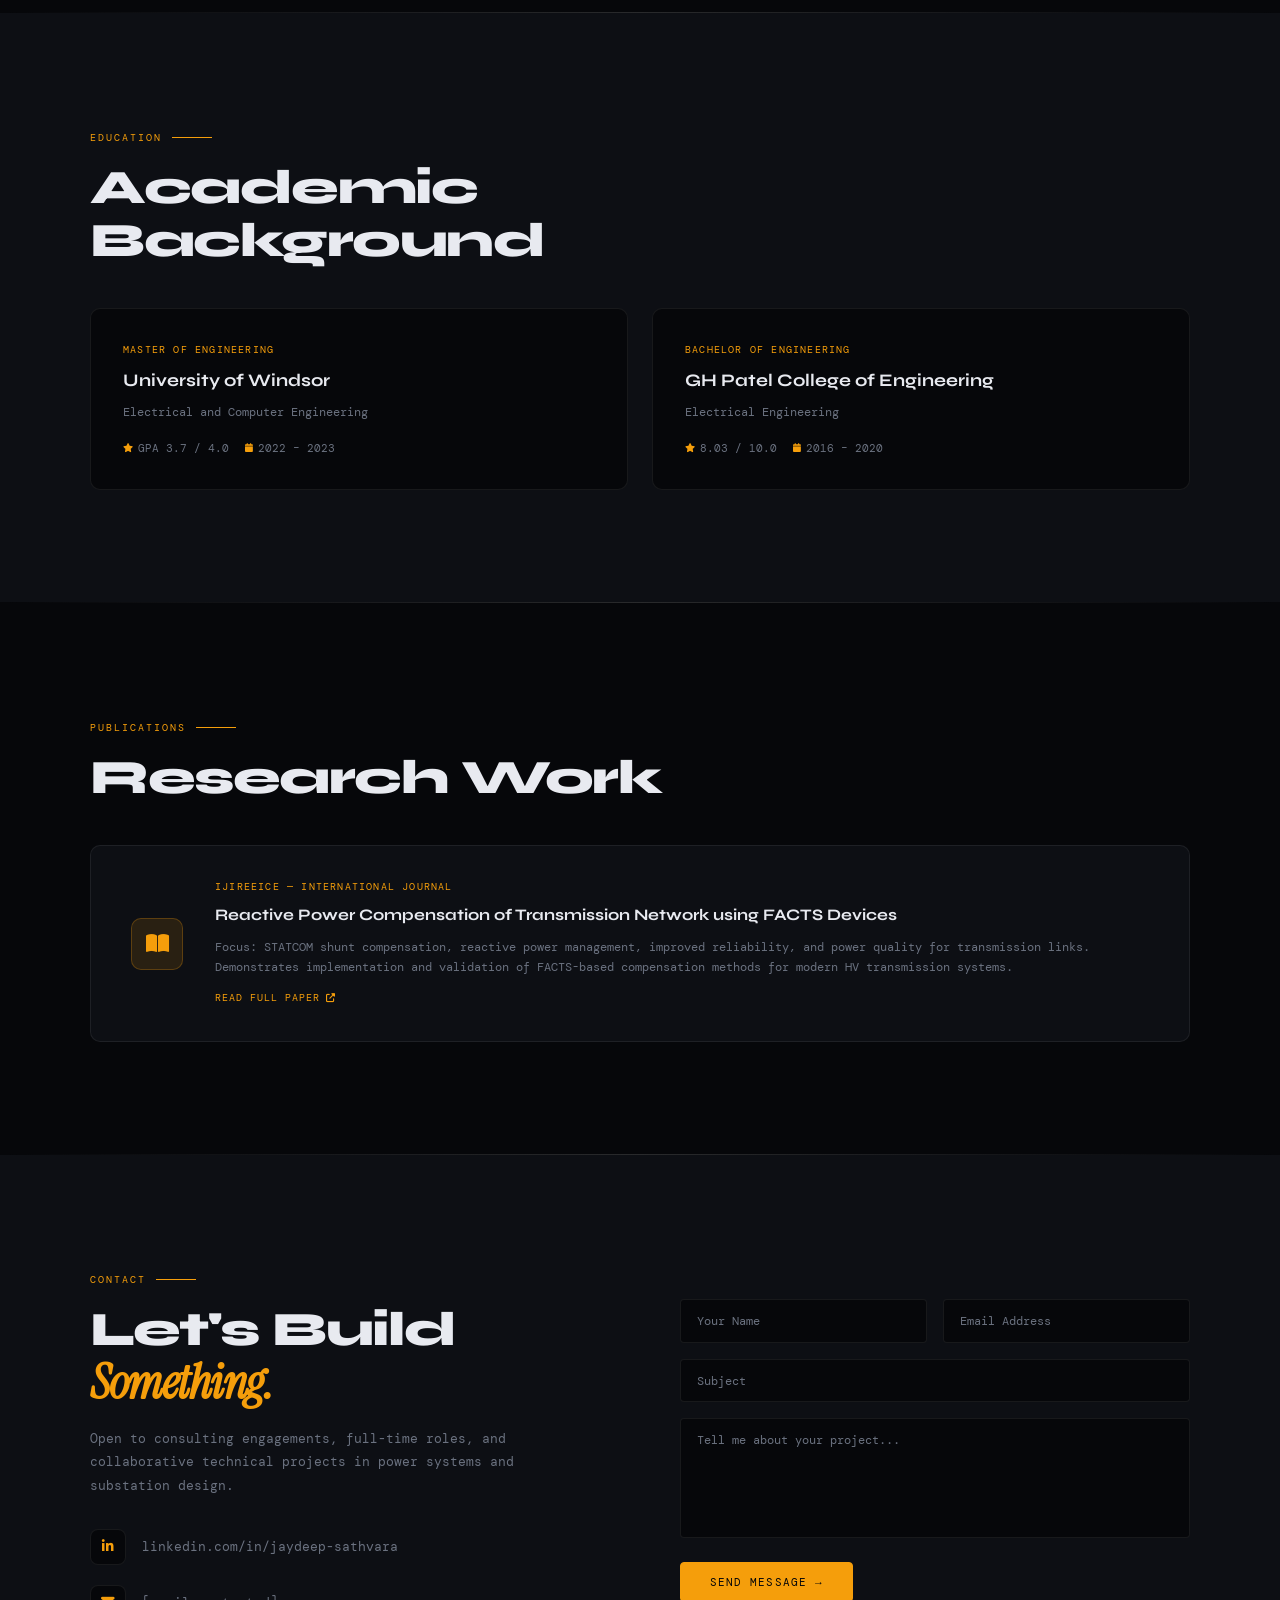
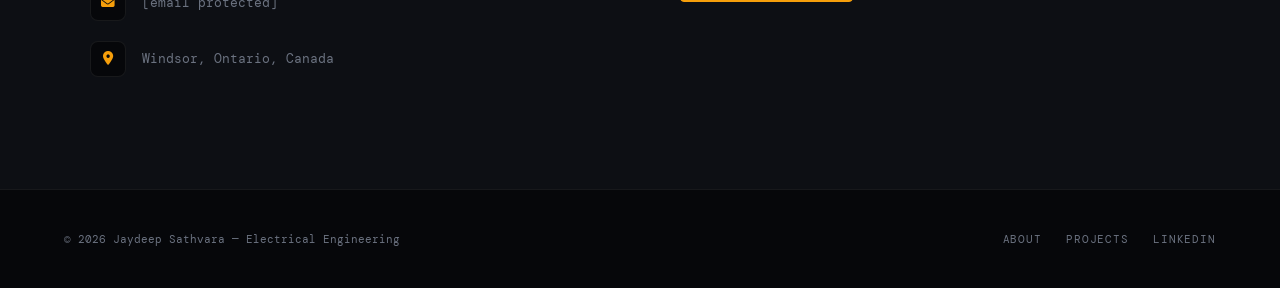
==== commit 4f4cc925: "Update hero title formatting in index.html" ====
--- a/index.html
+++ b/index.html
@@ -1057,7 +1057,7 @@
           <div class="hero-left">
             <div class="hero-tag">Available for New Projects</div>
             <h1 class="hero-name">Jaydeep<br><em>Sathvara</em></h1>
-            <p class="hero-title" id="typed-title">Substation Design Engineer &amp; MEng</p>
+            <p class="hero-title" id="typed-title">Substation Design Engineer | MEng</p>
             <p class="hero-desc">
               Driving MV to UHV substation engineering excellence with expertise in AIS/GIS systems, XLPE cable routing, and point-cloud precision workflows. Based in Canada.
             </p>
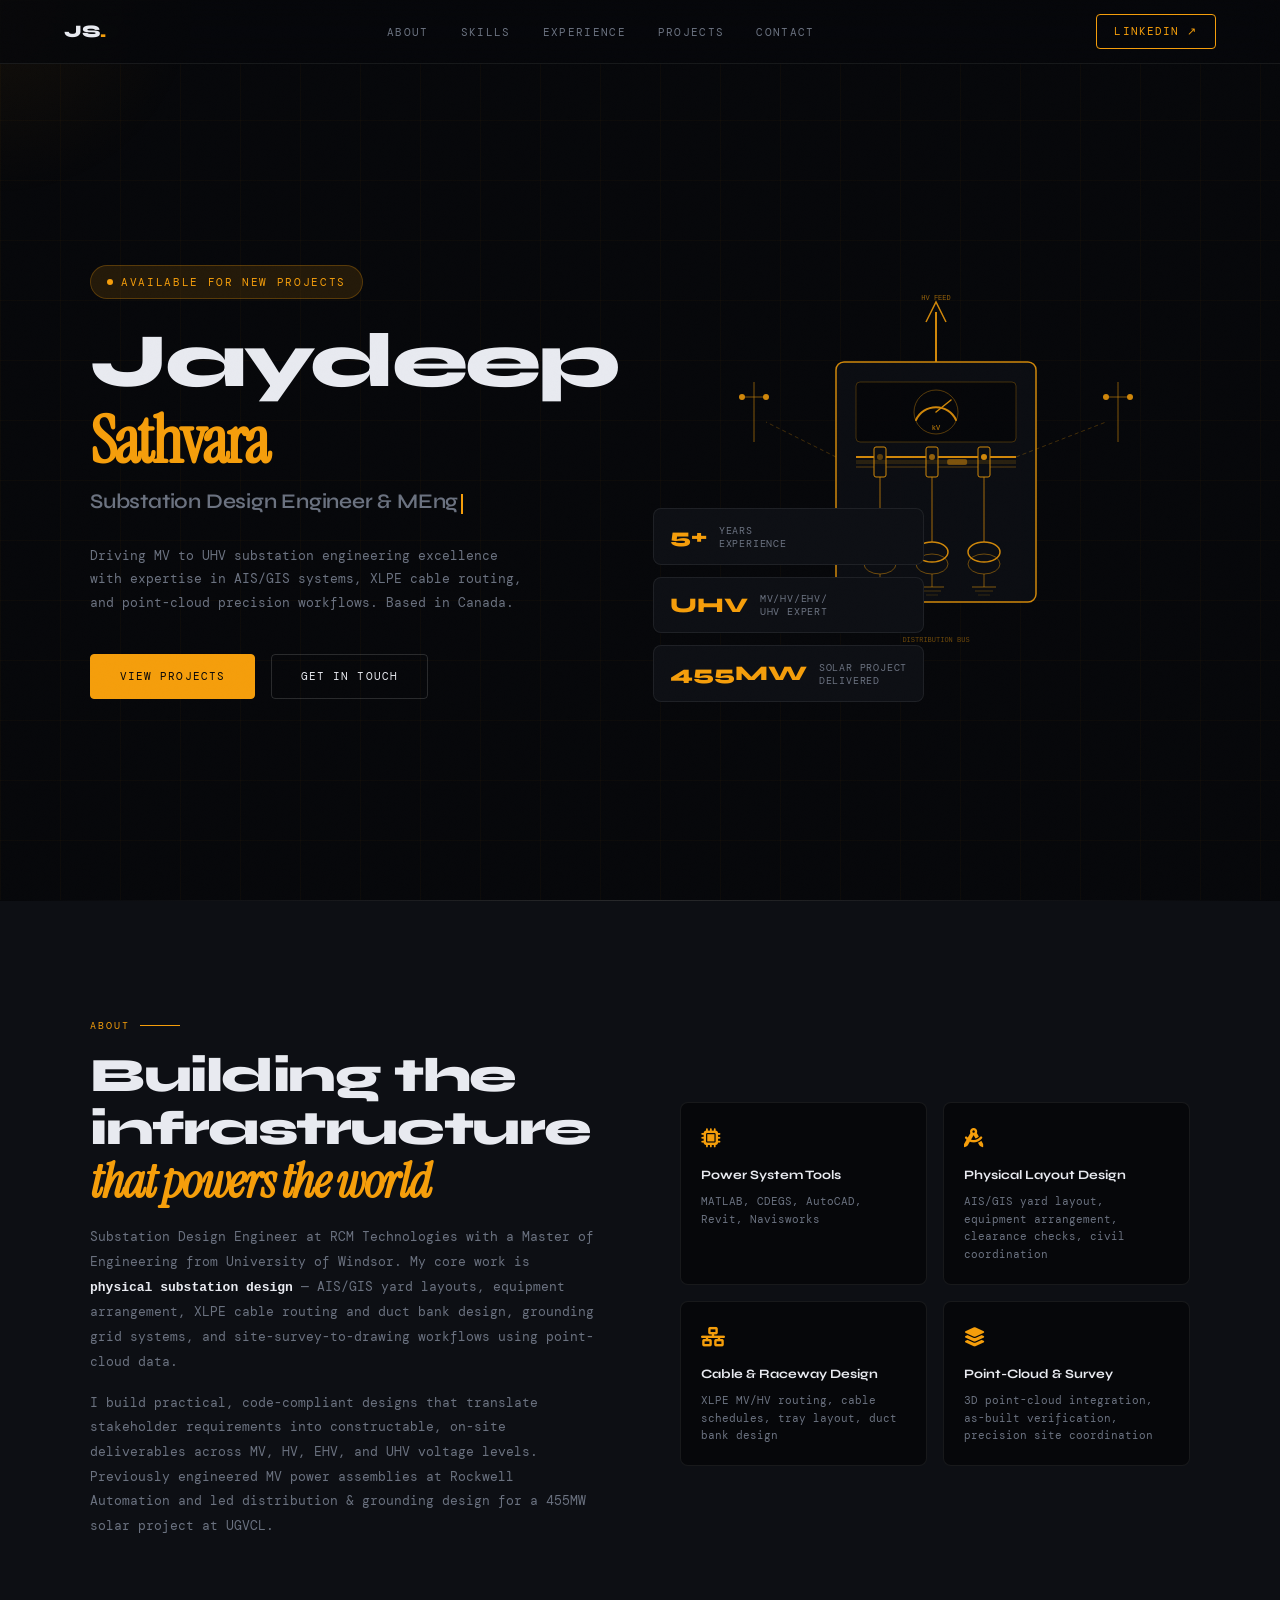
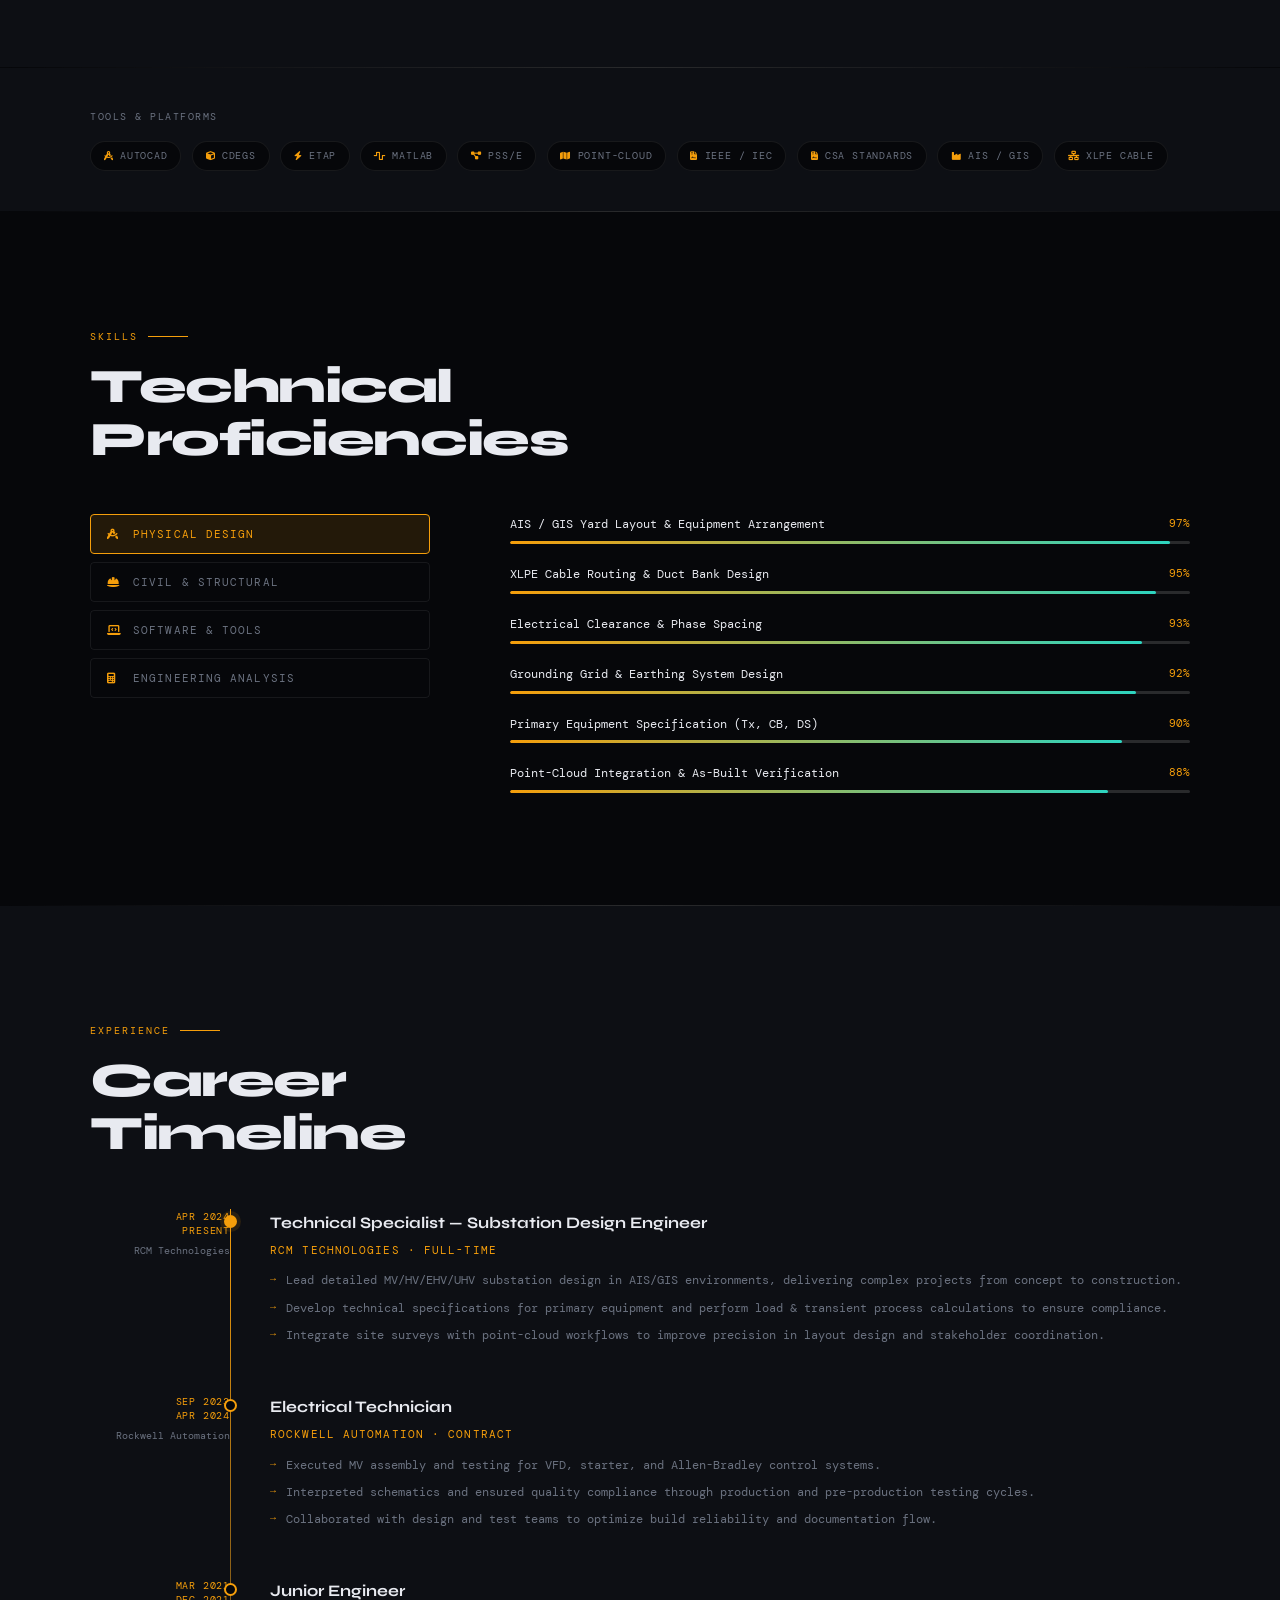
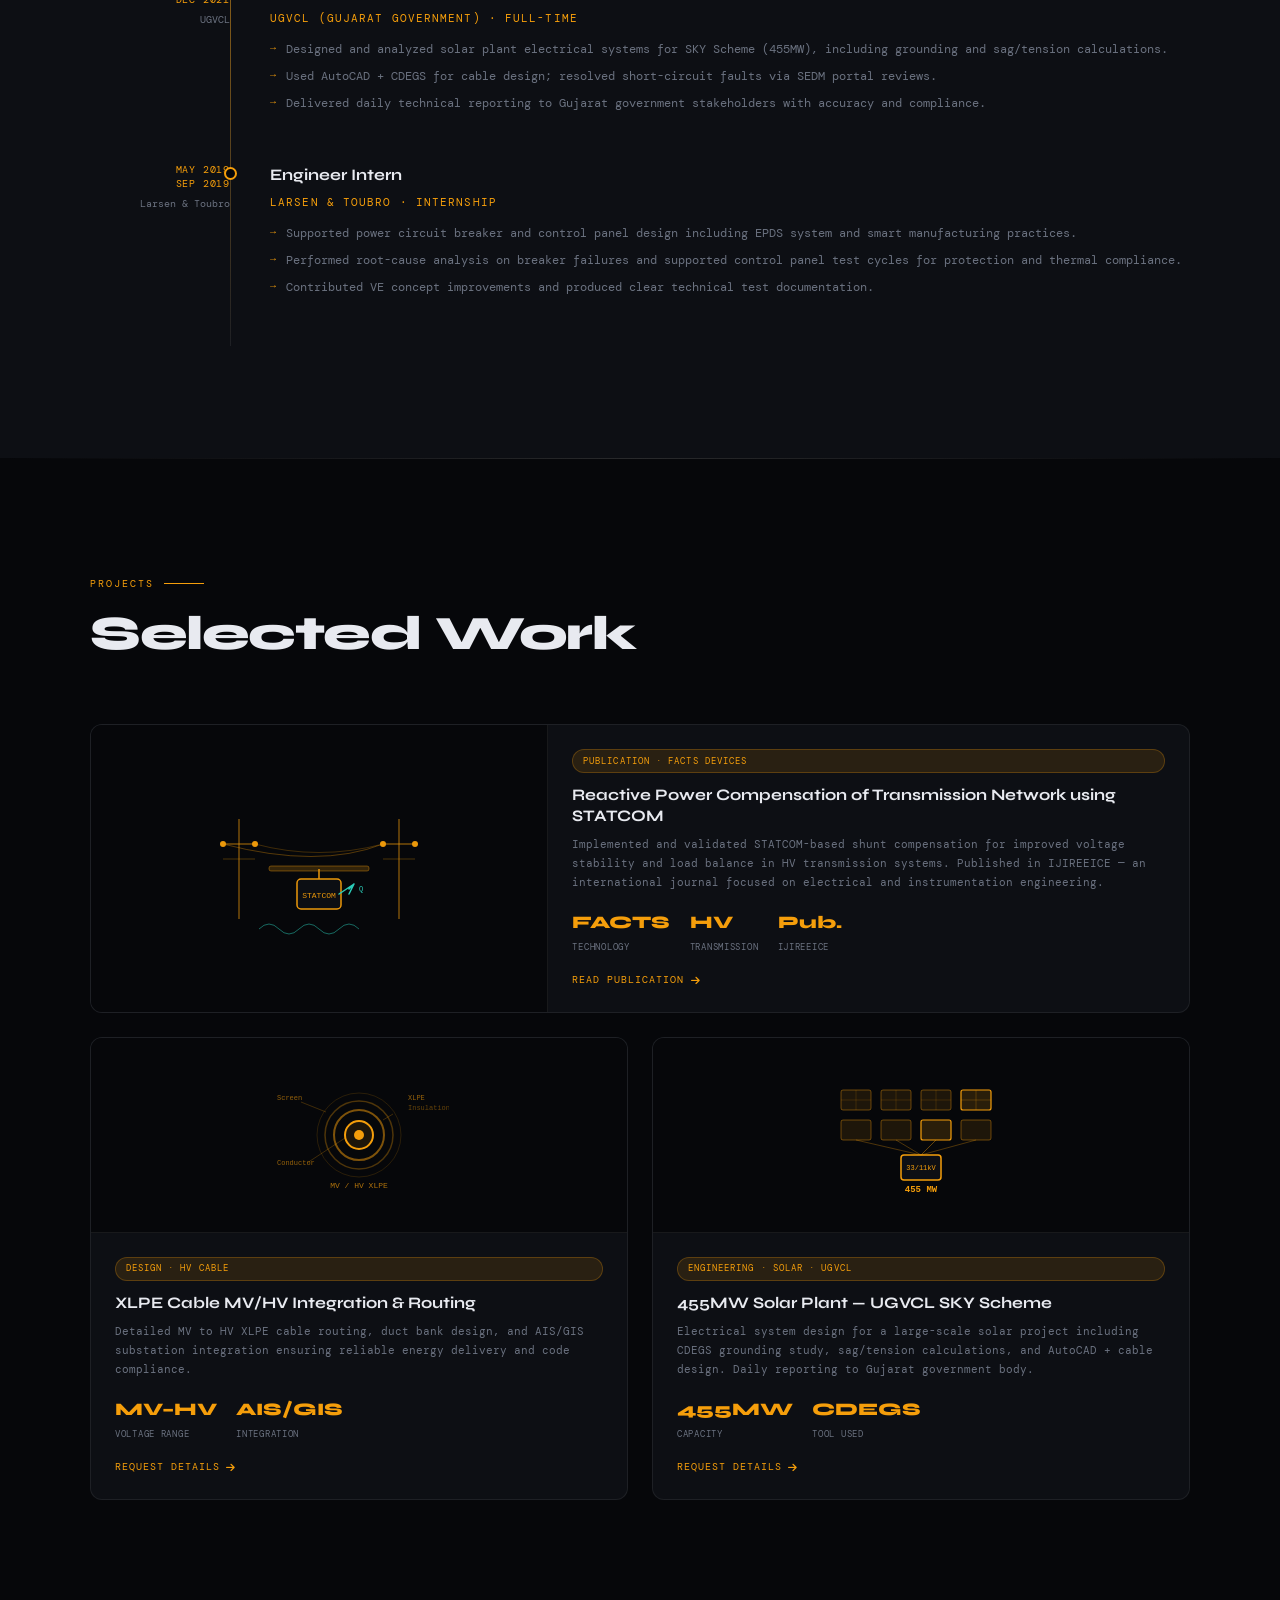
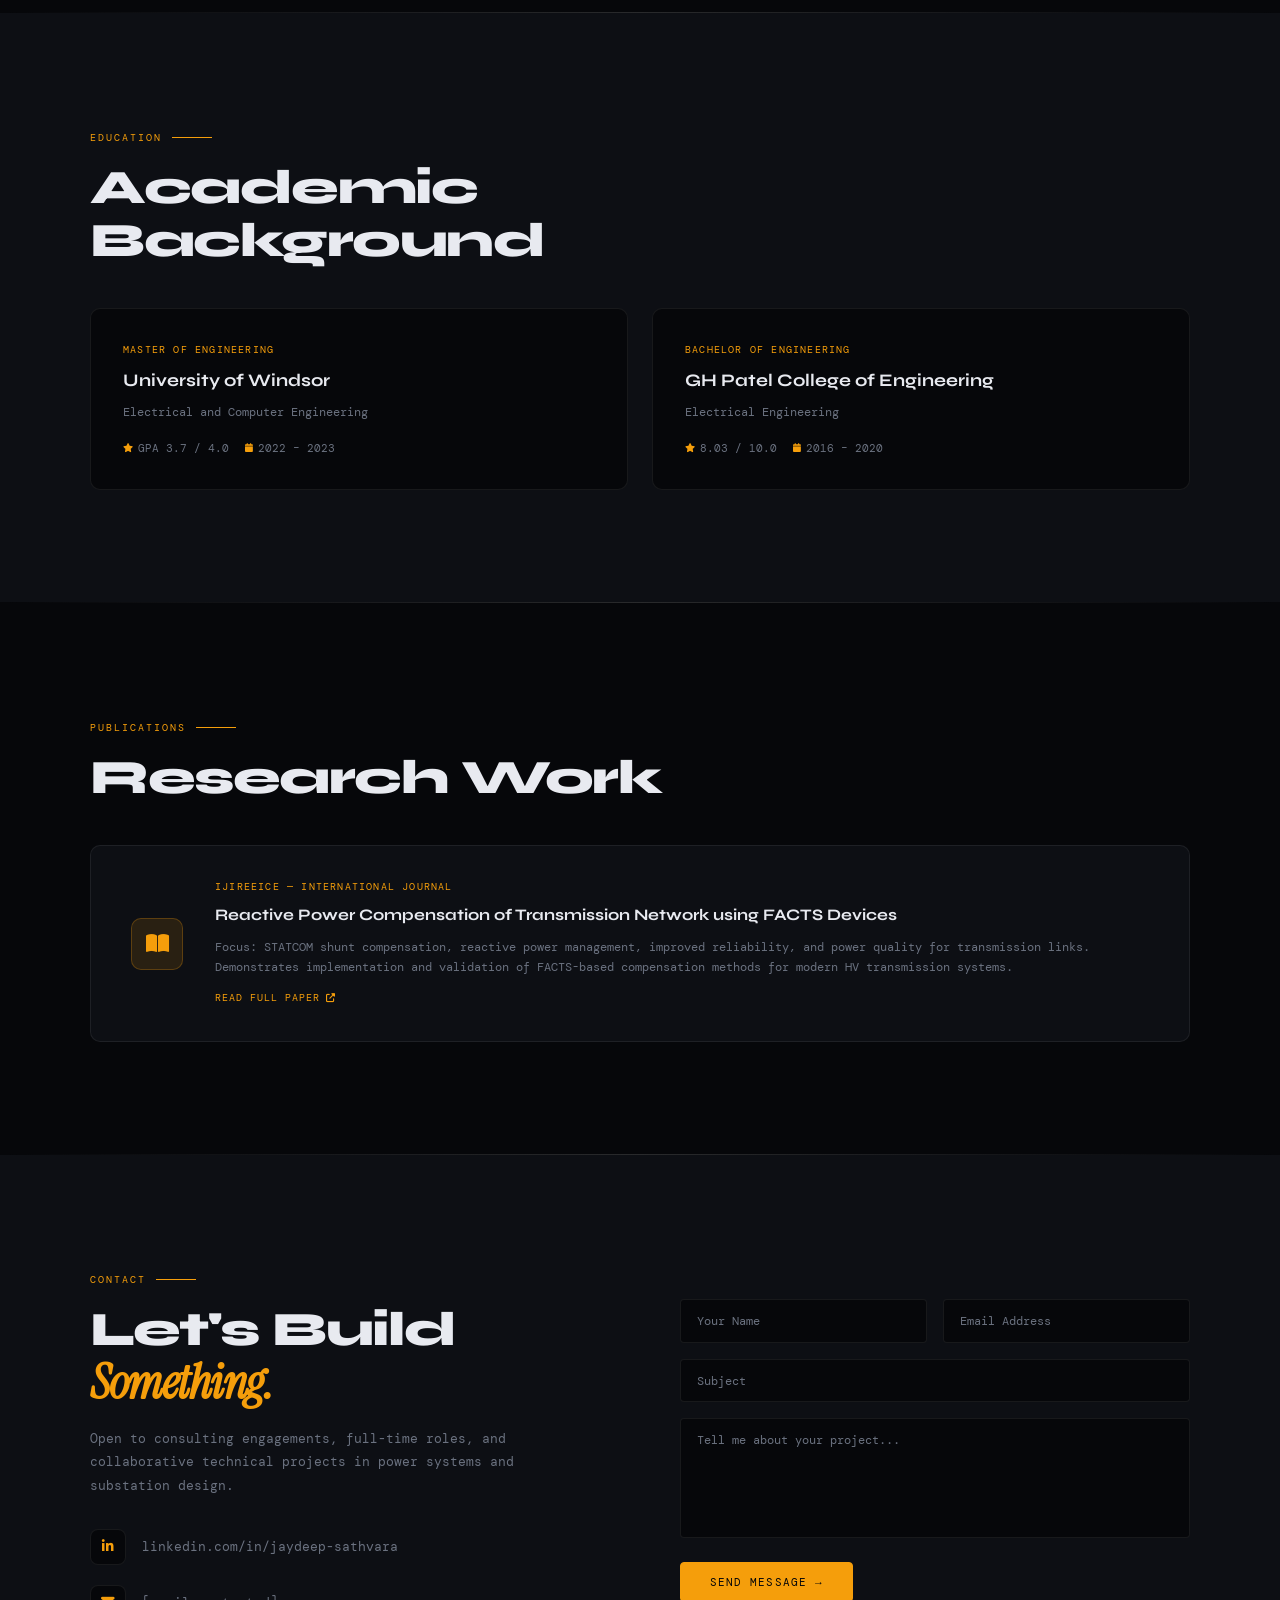
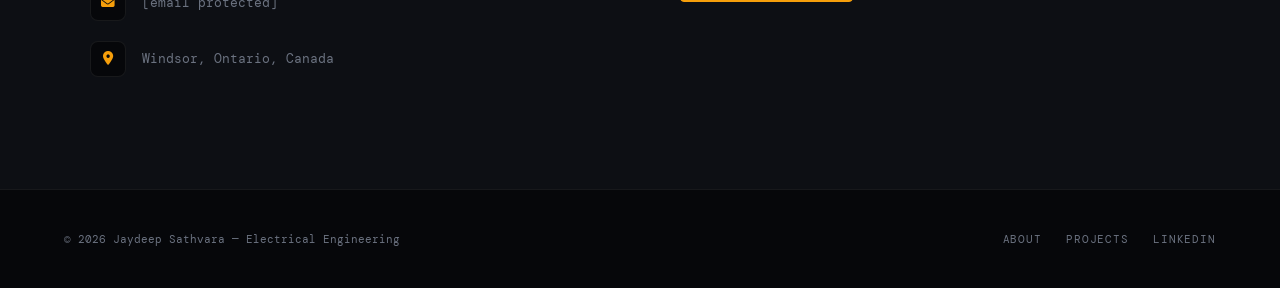
==== commit bc7fec63: "Update job title and skills in index.html" ====
--- a/index.html
+++ b/index.html
@@ -1057,7 +1057,7 @@
           <div class="hero-left">
             <div class="hero-tag">Available for New Projects</div>
             <h1 class="hero-name">Jaydeep<br><em>Sathvara</em></h1>
-            <p class="hero-title" id="typed-title">Substation Design Engineer | MEng</p>
+            <p class="hero-title" id="typed-title">Substation Design Engineer, MEng</p>
             <p class="hero-desc">
               Driving MV to UHV substation engineering excellence with expertise in AIS/GIS systems, XLPE cable routing, and point-cloud precision workflows. Based in Canada.
             </p>
@@ -1182,7 +1182,7 @@
               <div class="about-card">
                 <div class="about-card-icon"><i class="fas fa-microchip"></i></div>
                 <h4>Power System Tools</h4>
-                <p>MATLAB, ETAP, PSS/E, CDEGS, AutoCAD</p>
+                <p>MATLAB, CDEGS, AutoCAD, Revit, Navisworks</p>
               </div>
               <div class="about-card">
                 <div class="about-card-icon"><i class="fas fa-drafting-compass"></i></div>
@@ -1311,7 +1311,7 @@
               <div class="skills-panel" id="cat-software">
                 <div class="skill-bars">
                   <div class="skill-bar-item">
-                    <div class="skill-bar-header"><span class="skill-bar-name">AutoCAD (2D Layout & Drawings)</span><span class="skill-bar-pct">95%</span></div>
+                    <div class="skill-bar-header"><span class="skill-bar-name">AutoCAD (2D/3d Layout & Drawings)</span><span class="skill-bar-pct">95%</span></div>
                     <div class="skill-bar-track"><div class="skill-bar-fill" data-w="95"></div></div>
                   </div>
                   <div class="skill-bar-item">
@@ -1319,24 +1319,20 @@
                     <div class="skill-bar-track"><div class="skill-bar-fill" data-w="88"></div></div>
                   </div>
                   <div class="skill-bar-item">
-                    <div class="skill-bar-header"><span class="skill-bar-name">ETAP (Load Flow & Short Circuit)</span><span class="skill-bar-pct">85%</span></div>
+                    <div class="skill-bar-header"><span class="skill-bar-name">Navisworks (clase ditection and 4d design)</span><span class="skill-bar-pct">85%</span></div>
                     <div class="skill-bar-track"><div class="skill-bar-fill" data-w="85"></div></div>
                   </div>
                   <div class="skill-bar-item">
                     <div class="skill-bar-header"><span class="skill-bar-name">MATLAB / Simulink</span><span class="skill-bar-pct">82%</span></div>
                     <div class="skill-bar-track"><div class="skill-bar-fill" data-w="82"></div></div>
                   </div>
-                  <div class="skill-bar-item">
-                    <div class="skill-bar-header"><span class="skill-bar-name">PSS/E</span><span class="skill-bar-pct">78%</span></div>
-                    <div class="skill-bar-track"><div class="skill-bar-fill" data-w="78"></div></div>
-                  </div>
                 </div>
               </div>
 
               <div class="skills-panel" id="cat-analysis">
                 <div class="skill-bars">
                   <div class="skill-bar-item">
-                    <div class="skill-bar-header"><span class="skill-bar-name">Load Flow & Short-Circuit Calculations</span><span class="skill-bar-pct">88%</span></div>
+                    <div class="skill-bar-header"><span class="skill-bar-name">Grounding | Lightning Protection Study </span><span class="skill-bar-pct">88%</span></div>
                     <div class="skill-bar-track"><div class="skill-bar-fill" data-w="88"></div></div>
                   </div>
                   <div class="skill-bar-item">
@@ -1568,7 +1564,7 @@
               <div class="proj-body">
                 <span class="proj-tag">Engineering · Solar · UGVCL</span>
                 <h3 class="proj-title">455MW Solar Plant — UGVCL SKY Scheme</h3>
-                <p class="proj-desc">Electrical system design for a large-scale solar project including grounding, sag/tension calculations, and AutoCAD + CDEGS cable design. Daily reporting to Gujarat government stakeholders.</p>
+                <p class="proj-desc">Electrical system design for a large-scale solar project including CDEGS grounding study, sag/tension calculations, and AutoCAD + cable design. Daily reporting to Gujarat government body.</p>
                 <div class="proj-metrics">
                   <div class="proj-metric"><div class="proj-metric-val">455MW</div><div class="proj-metric-label">Capacity</div></div>
                   <div class="proj-metric"><div class="proj-metric-val">CDEGS</div><div class="proj-metric-label">Tool Used</div></div>
